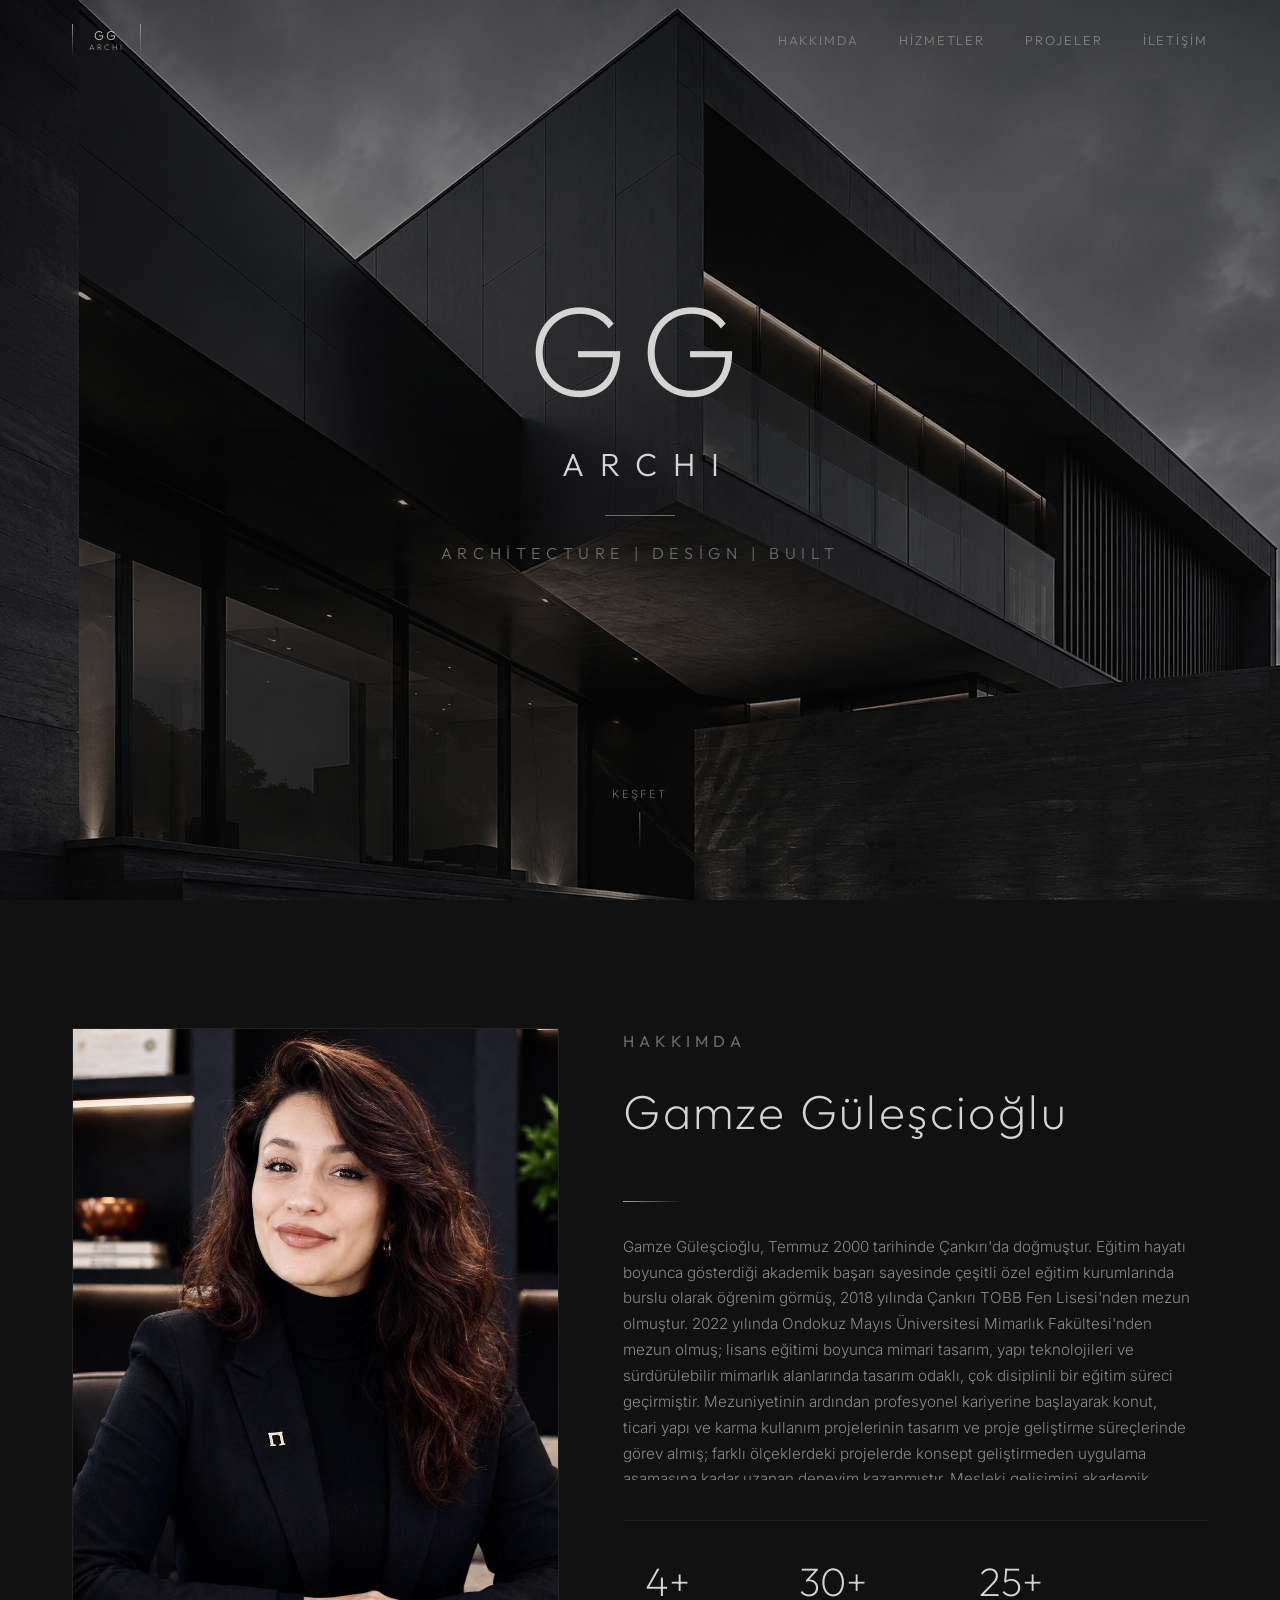
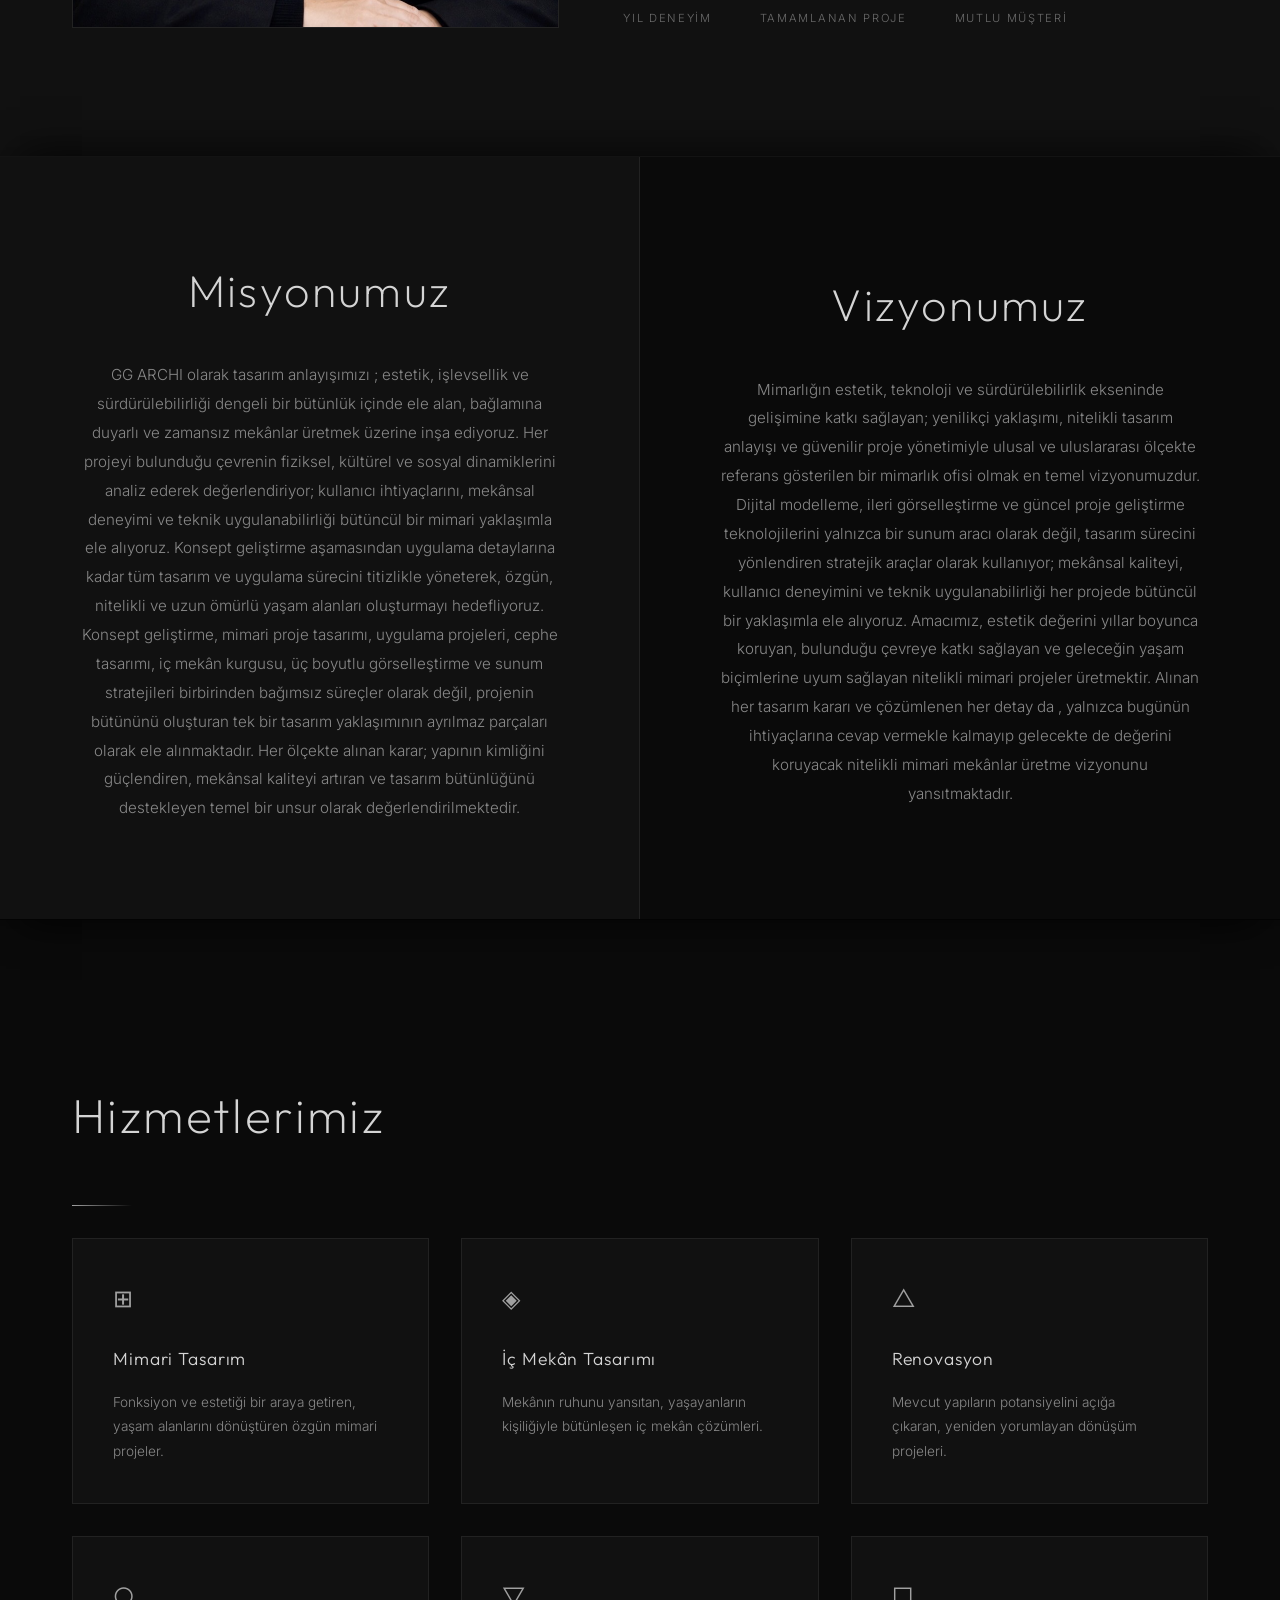
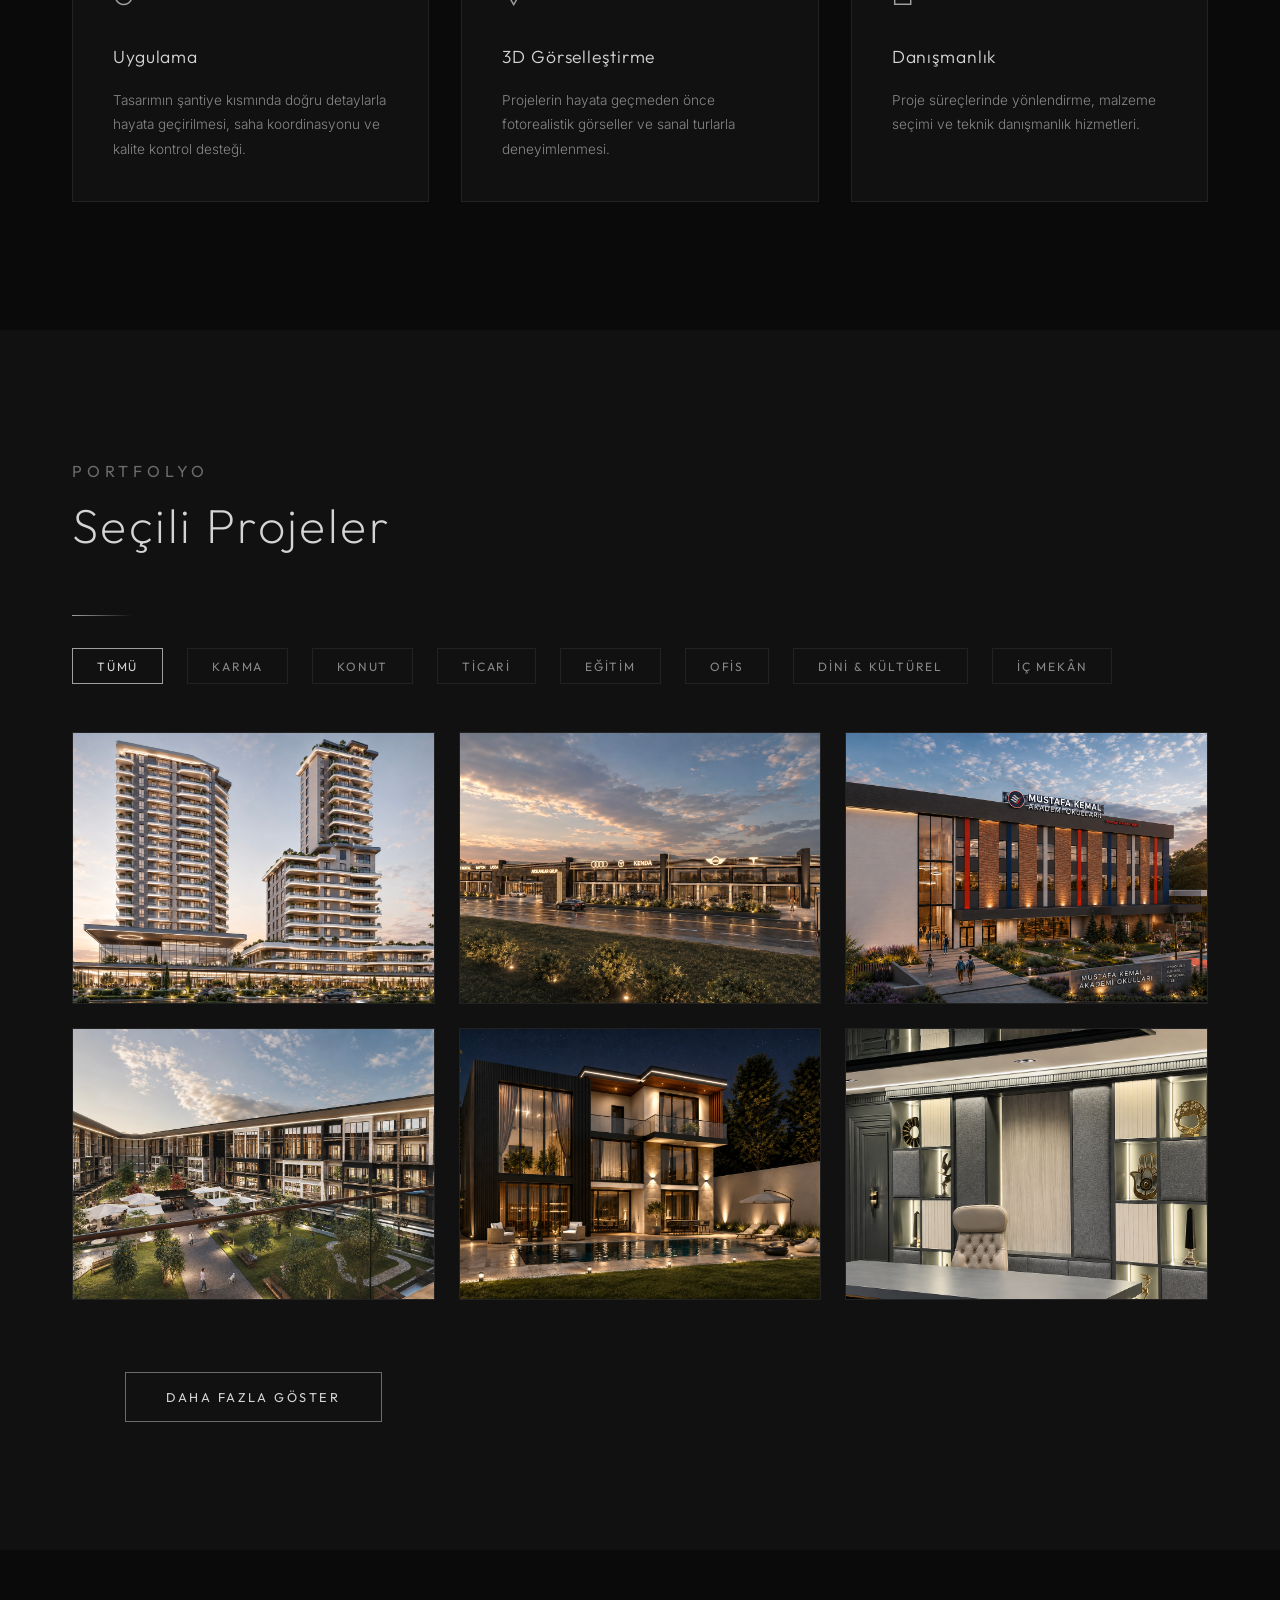
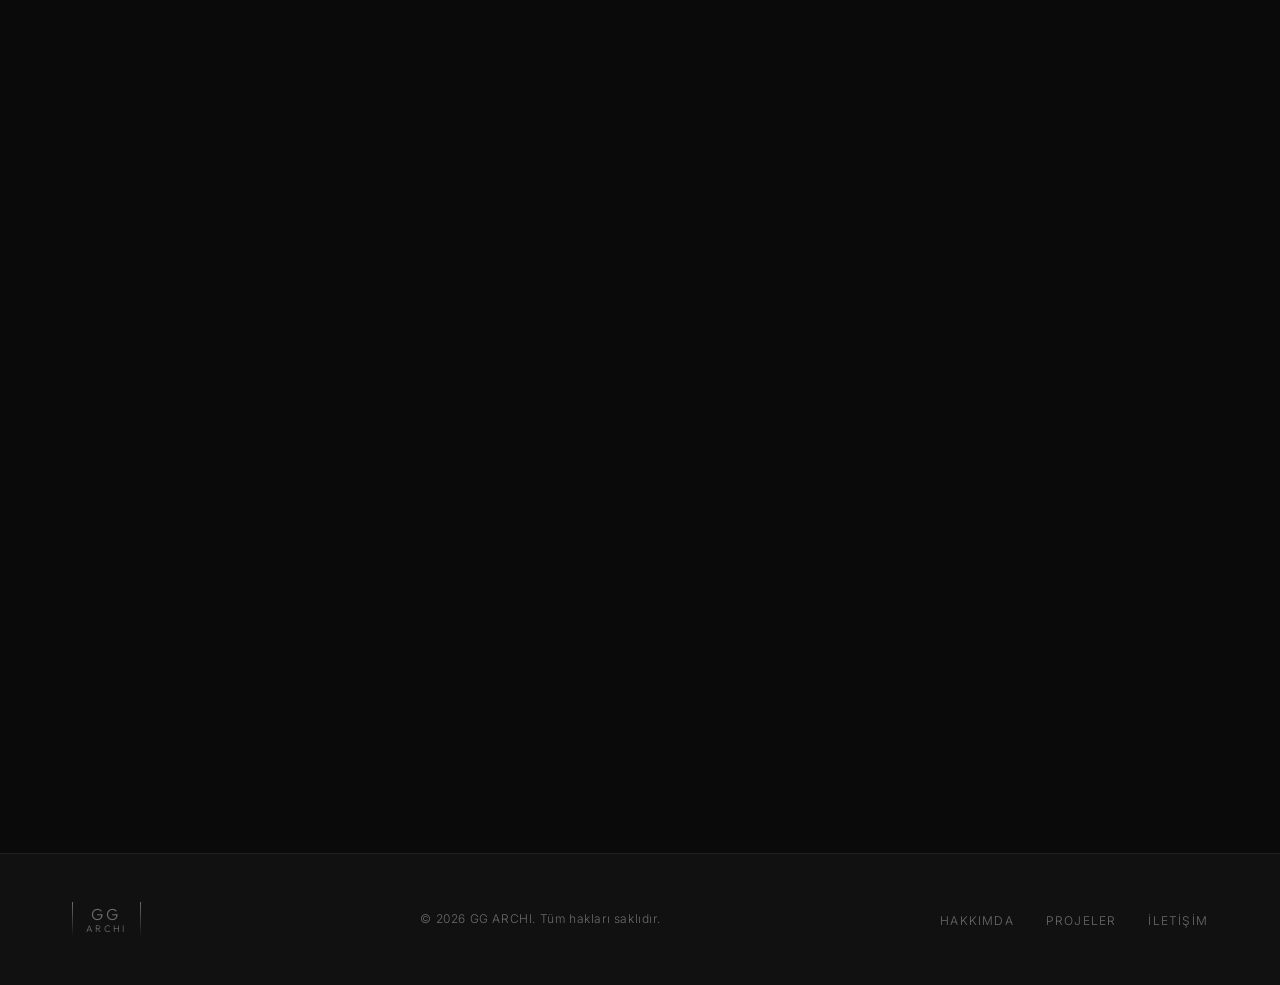
==== index.html @ 2ce2d78a "main.html index.html olarak degistirildi" ====
<!doctype html>
<html lang="tr">
  <head>
    <meta charset="UTF-8" />
    <meta name="viewport" content="width=device-width, initial-scale=1.0" />
    <title>GG ARCHI — Architecture & Design</title>

    <!-- Fonts -->
    <link rel="preconnect" href="https://fonts.googleapis.com" />
    <link rel="preconnect" href="https://fonts.gstatic.com" crossorigin />
    <link
      href="https://fonts.googleapis.com/css2?family=Outfit:wght@200;300;400;500;600&family=Inter:wght@300;400;500&display=swap"
      rel="stylesheet"
    />
    <link rel="stylesheet" href="css/style.css" />
  </head>
  <body>
    <!-- ════════════ NAVBAR ════════════ -->
    <nav class="navbar" id="navbar">
      <div class="container">
        <!-- TODO: Logo görselini ekle -->
        <!-- <a href="#" class="navbar-logo"><img src="img/logo.png" alt="GG ARCHI"></a> -->
        <a href="#" class="navbar-logo">
          <div class="navbar-lines-left"></div>
          <div class="navbar-logo-wrapper">
            <span class="navbar-logo-line">GG</span>
            <span class="navbar-logo-line navbar-logo-line-sub">ARCHI</span>
          </div>
          <div class="navbar-lines-right"></div>
        </a>

        <ul class="navbar-links" id="navLinks">
          <li><a href="#hakkimda">Hakkımda</a></li>
          <li><a href="#hizmetler">Hizmetler</a></li>
          <li><a href="#projeler">Projeler</a></li>
          <li><a href="#iletisim">İletişim</a></li>
        </ul>

        <button class="navbar-toggle" id="navToggle" aria-label="Menü">
          <span></span>
          <span></span>
          <span></span>
        </button>
      </div>
    </nav>

    <!-- ════════════ HERO ════════════ -->
    <section class="hero" id="hero">
      <div class="hero-content">
        <!-- TODO: Logo görselini ekle -->
        <!-- <img src="img/domatess.jpg" alt="GG ARCHI" class="hero-logo"> -->
        <h1 class="hero-title">GG</h1>
        <p class="hero-name">ARCHI</p>
        <div class="hero-name-divider"></div>
        <p class="hero-subtitle">Architecture | Design | Buılt</p>
        <!-- <h1>CANIM YAKIŞIKLI ARKADAŞIM TEVFİK YAPTI İNSTASI tevfik.ere KIZLAR EKLESİNNNNN</h1> -->
      </div>
      <div class="hero-scroll">Keşfet</div>
    </section>

    <!-- ════════════ HAKKIMDA ════════════ -->
    <section class="section about" id="hakkimda">
      <div class="container">
        <div class="about-grid">
          <div class="about-image reveal">
            <!-- TODO: Portre fotoğrafı ekle -->
            <img src="img/pp2.jpeg" alt="Gamze Güleşçioğlu" />
            <div class="about-image-placeholder">Portre Fotoğrafı</div>
          </div>
          <div class="about-text reveal">
            <span class="section-label">Hakkımda</span>
            <h2 class="section-title">Gamze Güleşcioğlu</h2>
            <div class="divider"></div>

            <div class="about-scroll">
              <p>
                Gamze Güleşcioğlu, Temmuz 2000 tarihinde Çankırı'da doğmuştur.
                Eğitim hayatı boyunca gösterdiği akademik başarı sayesinde
                çeşitli özel eğitim kurumlarında burslu olarak öğrenim görmüş,
                2018 yılında Çankırı TOBB Fen Lisesi'nden mezun olmuştur. 2022
                yılında Ondokuz Mayıs Üniversitesi Mimarlık Fakültesi'nden mezun
                olmuş; lisans eğitimi boyunca mimari tasarım, yapı teknolojileri
                ve sürdürülebilir mimarlık alanlarında tasarım odaklı, çok
                disiplinli bir eğitim süreci geçirmiştir. Mezuniyetinin ardından
                profesyonel kariyerine başlayarak konut, ticari yapı ve karma
                kullanım projelerinin tasarım ve proje geliştirme süreçlerinde
                görev almış; farklı ölçeklerdeki projelerde konsept
                geliştirmeden uygulama aşamasına kadar uzanan deneyim
                kazanmıştır. Mesleki gelişimini akademik çalışmalarla
                desteklemeyi sürdüren Güleşcioğlu, aynı yıl Çankırı Karatekin
                Üniversitesi Peyzaj Mimarlığı Anabilim Dalı'nda yüksek lisans
                eğitimine başlamıştır. Çalışmalarını sürdürülebilir mimarlık,
                yeşil cephe sistemleri ve doğa temelli tasarım yaklaşımları
                üzerine yoğunlaştırarak mimarlık ile çevresel sürdürülebilirlik
                arasındaki ilişkiyi araştırmaktadır. Tasarım yaklaşımının
                temelini; estetik, işlevsellik ve sürdürülebilirliği dengeli bir
                bütünlük içerisinde ele alan, bağlamına duyarlı ve zamansız
                mekânlar üretme anlayışı oluşturmaktadır. Her projeyi bulunduğu
                çevrenin fiziksel, kültürel ve sosyal dinamiklerini analiz
                ederek değerlendirmekte; kullanıcı ihtiyaçlarını, mekânsal
                deneyimi ve teknik uygulanabilirliği ortak bir tasarım yaklaşımı
                içerisinde ele almaktadır. <h3>Mimari Tasarım & Proje & Uygulama</h3> <br>
                Kurucusu olduğu GG ARCHI, çağdaş mimarlık anlayışını estetik,
                işlevsellik ve sürdürülebilirlik ilkeleri doğrultusunda
                yorumlayan bağımsız bir mimarlık ve tasarım pratiğidir. Her
                proje, bulunduğu bağlamın fiziksel, çevresel ve kullanıcı odaklı
                dinamiklerini analiz eden bütüncül bir yaklaşımla
                geliştirilmekte; konsept tasarımdan uygulama projelerine kadar
                tüm süreçler ortak bir mimari dil içerisinde
                şekillendirilmektedir. Konsept geliştirme, mimari proje
                tasarımı, uygulama projeleri, cephe tasarımı, iç mekân kurgusu,
                üç boyutlu görselleştirme ve sunum stratejileri birbirinden
                bağımsız süreçler olarak değil, projenin bütününü oluşturan tek
                bir tasarım yaklaşımının ayrılmaz parçaları olarak ele
                alınmaktadır. Her ölçekte alınan karar; yapının kimliğini
                güçlendiren, mekânsal kaliteyi artıran ve tasarım bütünlüğünü
                destekleyen temel bir unsur olarak değerlendirilmektedir.
                Dijital modelleme, ileri görselleştirme teknolojileri ve güncel
                proje geliştirme araçları, yalnızca sunum amacıyla değil;
                tasarım kararlarının analiz edilmesi, geliştirilmesi ve
                doğrulanması için stratejik araçlar olarak kullanılmaktadır.
                Böylece mekânsal kalite, malzeme karakteri, doğal ışık,
                kullanıcı deneyimi, teknik uygulanabilirlik ve yapım süreçleri
                henüz tasarım aşamasında kapsamlı biçimde değerlendirilerek daha
                doğru ve sürdürülebilir çözümler üretilmektedir. Her proje;
                estetik değer ile teknik doğruluğu, uygulanabilirlik ile
                kullanıcı deneyimini ve mimari kalite ile sürdürülebilirliği
                dengeli bir bütünlük içerisinde ele alma anlayışıyla
                geliştirilmektedir. Alınan her karar ve çözümlenen her detay,
                yalnızca bugünün ihtiyaçlarına cevap vermek için değil; zamana
                karşı değerini koruyan, bulunduğu çevreye kimlik kazandıran ve
                kullanıcılarına uzun yıllar nitelikli yaşam sunacak mimari
                mekânlar oluşturma vizyonunu yansıtmaktadır
              </p>
              
            </div>

            <div class="about-stats">
              <div class="stat-item">
                <div class="stat-number">4+</div>
                <div class="stat-label">Yıl Deneyim</div>
              </div>
              <div class="stat-item">
                <div class="stat-number">30+</div>
                <div class="stat-label">Tamamlanan Proje</div>
              </div>
              <div class="stat-item">
                <div class="stat-number">25+</div>
                <div class="stat-label">Mutlu Müşteri</div>
              </div>
            </div>
          </div>
        </div>
      </div>
    </section>

    <!-- ════════════ MİSYON & VİZYON ════════════ -->
<section class="mission" id="misyon-vizyon">
  <div class="mission-panel mission-left reveal">
    <!-- <span class="mission-label">01 — Misyon</span> -->
    <h2 class="mission-title">Misyonumuz</h2>
    <p>
      GG ARCHI olarak tasarım anlayışımızı ; estetik, işlevsellik ve sürdürülebilirliği dengeli bir bütünlük içinde ele alan, bağlamına duyarlı ve zamansız mekânlar üretmek üzerine inşa ediyoruz. Her projeyi bulunduğu çevrenin fiziksel, kültürel ve sosyal dinamiklerini analiz ederek değerlendiriyor; kullanıcı ihtiyaçlarını, mekânsal deneyimi ve teknik uygulanabilirliği bütüncül bir mimari yaklaşımla ele alıyoruz. Konsept geliştirme aşamasından uygulama detaylarına kadar tüm tasarım ve uygulama sürecini titizlikle yöneterek, özgün, nitelikli ve uzun ömürlü yaşam alanları oluşturmayı hedefliyoruz.  
 
Konsept geliştirme, mimari proje tasarımı, uygulama projeleri, cephe tasarımı, iç mekân kurgusu, üç boyutlu görselleştirme ve sunum stratejileri birbirinden bağımsız süreçler olarak değil, projenin bütününü oluşturan tek bir tasarım yaklaşımının ayrılmaz parçaları olarak ele alınmaktadır. Her ölçekte alınan karar; yapının kimliğini güçlendiren, mekânsal kaliteyi artıran ve tasarım bütünlüğünü destekleyen temel bir unsur olarak değerlendirilmektedir.
    </p>
  </div>
  <div class="mission-panel mission-right reveal">
    <!-- <span class="mission-label">02 — Vizyon</span> -->
    <h2 class="mission-title">Vizyonumuz</h2>
    <p>
      Mimarlığın estetik, teknoloji ve sürdürülebilirlik ekseninde gelişimine katkı sağlayan; yenilikçi yaklaşımı, nitelikli tasarım anlayışı ve güvenilir proje yönetimiyle ulusal ve uluslararası ölçekte referans gösterilen bir mimarlık ofisi olmak en temel vizyonumuzdur. Dijital modelleme, ileri görselleştirme ve güncel proje geliştirme teknolojilerini yalnızca bir sunum aracı olarak değil, tasarım sürecini yönlendiren stratejik araçlar olarak kullanıyor; mekânsal kaliteyi, kullanıcı deneyimini ve teknik uygulanabilirliği her projede bütüncül bir yaklaşımla ele alıyoruz. Amacımız, estetik değerini yıllar boyunca koruyan, bulunduğu çevreye katkı sağlayan ve geleceğin yaşam biçimlerine uyum sağlayan nitelikli mimari projeler üretmektir.  Alınan her tasarım kararı ve çözümlenen her detay da , yalnızca bugünün ihtiyaçlarına cevap vermekle kalmayıp gelecekte de değerini koruyacak nitelikli mimari mekânlar üretme vizyonunu yansıtmaktadır.
    </p>
  </div>
</section>

    <!-- ════════════ HİZMETLER ════════════ -->
    <section class="section" id="hizmetler">
      <div class="container">
        <span class="section-label reveal">Neler Yapıyoruz?</span>
        <h2 class="section-title reveal">Hizmetlerimiz</h2>
        <div class="divider reveal"></div>

        <div class="services-grid">
          <!-- TODO: Hizmet içeriklerini güncelle -->
          <div class="service-card reveal">
            <div class="service-icon">⊞</div>
            <h3>Mimari Tasarım</h3>
            <p>
              Fonksiyon ve estetiği bir araya getiren, yaşam alanlarını
              dönüştüren özgün mimari projeler.
            </p>
          </div>

          <div class="service-card reveal">
            <div class="service-icon">◈</div>
            <h3>İç Mekân Tasarımı</h3>
            <p>
              Mekânın ruhunu yansıtan, yaşayanların kişiliğiyle bütünleşen iç
              mekân çözümleri.
            </p>
          </div>

          <div class="service-card reveal">
            <div class="service-icon">△</div>
            <h3>Renovasyon</h3>
            <p>
              Mevcut yapıların potansiyelini açığa çıkaran, yeniden yorumlayan
              dönüşüm projeleri.
            </p>
          </div>

          <div class="service-card reveal">
            <div class="service-icon">○</div>
            <h3>Uygulama</h3>
            <p>
              Tasarımın şantiye kısmında doğru detaylarla hayata geçirilmesi,
              saha koordinasyonu ve kalite kontrol desteği.
            </p>
          </div>

          <div class="service-card reveal">
            <div class="service-icon">▽</div>
            <h3>3D Görselleştirme</h3>
            <p>
              Projelerin hayata geçmeden önce fotorealistik görseller ve sanal
              turlarla deneyimlenmesi.
            </p>
          </div>

          <div class="service-card reveal">
            <div class="service-icon">□</div>
            <h3>Danışmanlık</h3>
            <p>
              Proje süreçlerinde yönlendirme, malzeme seçimi ve teknik
              danışmanlık hizmetleri.
            </p>
          </div>
        </div>
      </div>
    </section>

    <!-- ════════════ PROJELER ════════════ -->
    <section class="section projects" id="projeler">
      <div class="container">
        <span class="section-label reveal">Portfolyo</span>
        <h2 class="section-title reveal">Seçili Projeler</h2>
        <div class="divider reveal"></div>

        <!-- Filtre butonları -->
        <div class="projects-filter reveal">
          <button class="filter-btn active" data-filter="all">Tümü</button>
          <button class="filter-btn" data-filter="karma">Karma</button>
          <button class="filter-btn" data-filter="konut">Konut</button>
          <button class="filter-btn" data-filter="ticari">Ticari</button>
          <button class="filter-btn" data-filter="egitim">Eğitim</button>
          <button class="filter-btn" data-filter="ofis">Ofis</button>
          <button class="filter-btn" data-filter="din-kultur">Dini & Kültürel</button>
          <button class="filter-btn" data-filter="ic-mekan">İç Mekân</button>
          <!-- TODO: Kategori ekle/çıkar -->
        </div>

        <div class="projects-grid">
          <!-- TODO: Proje görsellerini ve bilgilerini ekle -->

<div class="project-card reveal" data-category="karma"
               data-images="img/karma/1.jpeg, img/karma/2.png, img/karma/3.png, img/karma/4.png "
               data-title="Zenith İncek"
               data-desc="Yaşam, ticaret ve sosyal deneyimi tek bir mimari kurgu altında birleştiren prestij projesi. 35.000 m² - Ankara">
            <img src="img/karma/1.jpeg " alt="Villa Projesi" />
            <div class="project-overlay">
              <h3>Zenith İncek</h3>
              <span>2026</span>
            </div>
          </div>

          <div class="project-card reveal" data-category="ticari"
               data-images="img/ticari/1.jpeg, img/ticari/2.jpeg, img/ticari/3.jpeg, img/ticari/4.jpeg "
               data-title="Karacaören Sanayi Sitesi"
               data-desc="Arslanlar Grup ile birlikte işlevsellik, erişilebilirlik ve verimliliği tek bir mimari kurgu altında bir araya getiren sanayi sitesi.">
            <img src="img/ticari/1.jpeg" alt="Villa Projesi" />
            <div class="project-overlay">
              <h3>Karacaören Sanayi Sitesi</h3>
              <span>2024</span>
            </div>
          </div>

             <div class="project-card reveal" data-category="egitim"
               data-images="img/egitim/1.png, img/egitim/2.png, img/egitim/3.png "
               data-title="Mustafa Kemal Akademi Okulları"
               data-desc="Öğrenme, keşif ve sosyal etkileşimi çağdaş mimariyle yeniden tanımlayan eğitim kampüsü.">
            <img src="img/egitim/1.png" alt="Villa Projesi" />
            <div class="project-overlay">
              <h3>Eğitim</h3>
              <span>2025</span>
            </div>
          </div>

          <div class="project-card reveal" data-category="konut"
     data-images="img/konut1/1.jpeg, img/konut1/2.png, img/konut1/3.jpeg"
     data-title="Arslanlar Airport"
     data-desc="Arslanlar Grup ile birlikte havalimanına komşu olarak tasarlanmış toplu konut projesi. 27.000 m²">
  <img src="img/konut1/1.jpeg" alt="Konut Projesi 1" />
  <div class="project-overlay">
    <h3>Arslanlar Airport</h3>
    <span>2024</span>
  </div>
          </div>

          <div class="project-card reveal" data-category="konut"
     data-images="img/konut5/1.jpeg, img/konut5/2.jpeg, img/konut5/3.jpeg, img/konut5/4.jpeg, img/konut5/5.jpeg, img/konut5/6.jpeg"
     data-title="Gölbaşı Villa"
     data-desc="Arslanlar Grup'ta  zarif mimari dili ve özenle kurgulanmış yaşam alanlarıyla öne çıkan villa projesi.">
  <img src="img/konut5/1.jpeg" alt="Konut Projesi 5" />
  <div class="project-overlay">
    <h3>Gölbaşı Villa</h3>
    <span>2023</span>
  </div>
</div>

<div class="project-card reveal" data-category="ofis"
               data-images="img/ofis/1.png, img/ofis/2.jpeg, img/ofis/3.jpeg, img/ofis/4.jpeg, img/ofis/5.jpeg  "
               data-title="Balgat Doğan Grup İnşaat Ofisi"
               data-desc="Decarto iş birliğiyle tasarlanan ve özel üretim detaylarla hayata geçirilen yönetici ofisleri.">
            <img src="img/ofis/1.png" alt="Villa Projesi" />
            <div class="project-overlay">
              <h3>Balgat Doğan Grup İnşaat Ofisi</h3>
              <span>2023</span>
            </div>
          </div>

          <div class="project-card reveal" data-category="ticari"
               data-images="img/ticari2/1.jpeg, img/ticari2/2.jpeg "
               data-title="Ticari"
               data-desc="Arslanlar grup ile birlikte çalışılan ticari yapıda proje.">
            <img src="img/ticari2/1.jpeg " alt="Villa Projesi" />
            <div class="project-overlay">
              <h3>Ticari</h3>
              <span>2024</span>
            </div>
          </div>

          <div class="project-card reveal" data-category="din-kultur"
     data-images="img/din-kultur2/1.jpeg, img/din-kultur2/2.jpeg, img/din-kultur2/3.jpeg, img/din-kultur2/4.jpeg"
     data-title="Renovasyon"
     data-desc="Çubukta bulunan belediye binasının atölyelere dönüşümü; cephe ve iç mekan düzenlemeleri.">
  <img src="img/din-kultur2/1.jpeg" alt="Din Kultur 2" />
  <div class="project-overlay">
    <h3>Renovasyon</h3>
    <span>2024</span>
  </div>
</div> 

<div class="project-card reveal" data-category="konut"
     data-images="img/konut2/1.jpeg, img/konut2/2.jpeg, img/konut2/3.jpeg, img/konut2/4.jpeg"
     data-title="Villa"
     data-desc="Arslanlar Grup iş birliğiyle, doğayla bütünleşen mimari konseptte butik hobi bahçeleri geliştirildi.">
  <img src="img/konut2/1.jpeg" alt="Konut Projesi 2" />
  <div class="project-overlay">
    <h3>Villa</h3>
    <span>2023</span>
  </div>
</div>



<div class="project-card reveal" data-category="konut"
     data-images="img/konut3/1.png, img/konut3/2.png, img/konut3/3.png, img/konut3/4.png, img/konut3/5.png, img/konut3/6.jpeg"
     data-title="On&8 Gayrimenkul İnşaat Konut Projesi"
     data-desc="Kardelen İnşaat Mimarlık Mühendislik bünyesinde çalışılan konut projesi. - Çankırı">
  <img src="img/konut3/1.png" alt="Konut Projesi 3" />
  <div class="project-overlay">
    <h3>On&8 Gayrimenkul İnşaat Konut Projesi</h3>
    <span>2022</span>
  </div>
</div>

<!-- <div class="project-card reveal" data-category="konut"
     data-images="img/konut4/1.jpeg, img/konut4/2.jpeg, img/konut4/3.jpeg, img/konut4/4.jpeg"
     data-title="Gölbaşı Villa"
     data-desc="Arslanlar Grup'ta  zarif mimari dili ve özenle kurgulanmış yaşam alanlarıyla öne çıkan villa projesi.">
  <img src="img/konut4/1.jpeg" alt="Konut Projesi 4" />
  <div class="project-overlay">
    <h3>Gölbaşı Villa</h3>
    <span>2023</span>
  </div>
</div> -->





          

          

          

          

       

          <div class="project-card reveal" data-category="ic-mekan"
     data-images="img/ic-mekan/1.jpeg, img/ic-mekan/2.jpeg, img/ic-mekan/3.jpeg, img/ic-mekan/4.jpeg"
     data-title="Güzellik Merkezi"
     data-desc="Konforu, estetik detayları ve lüks atmosferi tek bir mekânsal deneyimde buluşturan tasarım. - Ankara">
  <img src="img/ic-mekan/1.jpeg" alt="İç Mekân Projesi 1" />
  <div class="project-overlay">
    <h3>Güzellik Merkezi</h3>
    <span>2024</span>
  </div>
</div>



<div class="project-card reveal" data-category="ic-mekan"
     data-images="img/ic-mekan3/1.jpeg, img/ic-mekan3/2.jpeg, img/ic-mekan3/3.jpeg, img/ic-mekan3/4.jpeg, img/ic-mekan3/5.jpeg, img/ic-mekan3/6.jpeg"
     data-title="İç Mekân Daire"
     data-desc="Arslanlar Grupta tip 1+1 örnek daire çalışması">
  <img src="img/ic-mekan3/1.jpeg" alt="İç Mekân Projesi 3" />
  <div class="project-overlay">
    <h3>İç Mekân Daire</h3>
    <span>2024</span>
  </div>
 </div>  

          <div class="project-card reveal" data-category="din-kultur"
               data-images="img/din-kultur/1.png, img/din-kultur/2.png, img/din-kultur/3.png, img/din-kultur/4.png "
               data-title="Balıklı Göl"
               data-desc="İbadet, huzur ve toplumsal birlikteliği çağdaş mimari anlayışıyla buluşturan dini yaşam kompleksi. - Çankırı">
            <img src="img/din-kultur/1.png " alt="Villa Projesi" />
            <div class="project-overlay">
              <h3>Balıklı Göl</h3>
              <span>2022</span>
            </div>
          </div>

          <div class="projects-more">
            <button class="more-btn" id="moreBtn">Daha Fazla Göster</button> 
          </div>
        </div>
      </div>
    </section>

    <!-- ════════════ İLETİŞİM ════════════ -->
    <section class="section" id="iletisim">
      <div class="container">
        <span class="section-label reveal">İletişim</span>
        <h2 class="section-title reveal">Birlikte Çalışalım</h2>
        <div class="divider reveal"></div>

        <div class="contact-grid">
          <div class="contact-info reveal">
            <h3>Hayalinizdeki projeyi birlikte tasarlayalım!</h3>
            <p>
              Sorularınız, iş birlikleri veya teklif talepleriniz için iletişim
              formunu doldurabilir ya da aşağıda bulunan bilgiler aracılığyla
              bizimle iletişime geçebilirsiniz.
            </p>

            <!-- TODO: İletişim bilgilerini güncelle -->
            <div class="contact-detail">
              <div class="contact-detail-label">E-posta</div>
              <div class="contact-detail-value">
                <a href="mailto:info@ggarchi.com">gamzegulescioglu@gmail.com</a>
              </div>
            </div>

            <div class="contact-detail">
              <div class="contact-detail-label">Telefon</div>
              <div class="contact-detail-value">
                <p>+90 501 601 18 18</p>
              </div>
            </div>

            <div class="contact-detail">
              <div class="contact-detail-label">Konum</div>
              <div class="contact-detail-value">
                1071 Ankara, Kızılırmak Mah. 1443. Cad. No: 25 Çukurambar,
                Çankaya/Ankara
              </div>
            </div>

            <div class="contact-socials">
              <!-- TODO: Sosyal medya linklerini güncelle -->
              <a href="https://www.instagram.com/gigi_archi/" target="_blank">Instagram</a>
              <a href="https://www.linkedin.com/in/gamze-g%C3%BCle%C5%9Fcio%C4%9Flu-1b942b1b0/" target="_blank">LinkedIn</a>
              <a href="https://wa.me/905016011818" target="_blank">WhatsApp</a>
            </div>
          </div>

          <form class="contact-form reveal" id="contactForm">
            <div class="form-group">
              <input type="text" placeholder="Adınız" required />
            </div>
            <div class="form-group">
              <input type="email" placeholder="E-posta Adresiniz" required />
            </div>
            <div class="form-group">
              <input type="text" placeholder="Konu" />
            </div>
            <div class="form-group">
              <textarea placeholder="Mesajınız" required></textarea>
            </div>
            <button type="submit" class="form-submit">Gönder</button>
          </form>
        </div>
      </div>
    </section>

    <!-- ════════════ FOOTER ════════════ -->
    <footer class="footer">
      <div class="container">
        <div class="footer-logo">
          <div class="footer-lines-left"></div>
          <div class="footer-logo-wrapper">
            <span class="footer-logo-line">GG</span>
            <span class="footer-logo-line footer-logo-line-sub">ARCHI</span>
          </div>
          <div class="footer-lines-right"></div>
        </div>
        <p class="footer-copy">&copy; 2026 GG ARCHI. Tüm hakları saklıdır.</p>
        <ul class="footer-links">
          <li><a href="#hakkimda">Hakkımda</a></li>
          <li><a href="#projeler">Projeler</a></li>
          <li><a href="#iletisim">İletişim</a></li>
        </ul>
      </div>
    </footer>

    <!-- ════════════ LIGHTBOX / GALERİ ════════════ -->
<div class="lightbox" id="lightbox">
  <span class="lightbox-close" id="lightboxClose">&times;</span>

  <button class="lightbox-nav lightbox-prev" id="lightboxPrev">&#8249;</button>

  <div class="lightbox-stage">
    <img class="lightbox-img" id="lightboxImg" src="" alt="" />
    <div class="lightbox-counter" id="lightboxCounter"></div>
  </div>

  <button class="lightbox-nav lightbox-next" id="lightboxNext">&#8250;</button>

  <div class="lightbox-info" id="lightboxInfo">
    <h3 id="lightboxTitle"></h3>
    <p id="lightboxDesc"></p>
  </div>
</div>

    <!-- ════════════ JAVASCRIPT ════════════ -->
    <script>
      // ── Navbar scroll effect ──
      const navbar = document.getElementById("navbar");
      window.addEventListener("scroll", () => {
        navbar.classList.toggle("scrolled", window.scrollY > 50);
      });

      // ── Mobile menu toggle ──
      const navToggle = document.getElementById("navToggle");
      const navLinks = document.getElementById("navLinks");

      navToggle.addEventListener("click", () => {
        navLinks.classList.toggle("open");
      });

      // Close menu on link click
      navLinks.querySelectorAll("a").forEach((link) => {
        link.addEventListener("click", () => {
          navLinks.classList.remove("open");
        });
      });

      // ── Scroll reveal ──
      const revealElements = document.querySelectorAll(".reveal");
      const revealObserver = new IntersectionObserver(
        (entries) => {
          entries.forEach((entry) => {
            if (entry.isIntersecting) {
              entry.target.classList.add("visible");
              revealObserver.unobserve(entry.target);
            }
          });
        },
        {
          threshold: 0.1,
          rootMargin: "0px 0px -50px 0px",
        },
      );

      revealElements.forEach((el) => revealObserver.observe(el));

      // ── Project filter ──
      const filterBtns = document.querySelectorAll(".filter-btn");
      const projectCards = document.querySelectorAll(".project-card");

      // ── Projeler: Filtre + Daha Fazla Göster ──
const VISIBLE_LIMIT = 6;              // başlangıçta gösterilecek kart sayısı
const moreBtn = document.getElementById("moreBtn");
let currentFilter = "all";
let expanded = false;                 // "daha fazla" açık mı

function applyProjects() {
  // filtreye uyan kartları topla
  const matching = [...projectCards].filter(
    (card) => currentFilter === "all" || card.dataset.category === currentFilter
  );

  // eşleşmeyenleri gizle
  projectCards.forEach((card) => {
    if (!matching.includes(card)) {
      card.style.display = "none";
    }
  });

  // eşleşenleri limite göre göster
  matching.forEach((card, i) => {
    if (expanded || i < VISIBLE_LIMIT) {
      card.style.display = "";
    } else {
      card.style.display = "none";
    }
  });

  // buton görünsün mü? (limitten fazla eşleşen varsa ve henüz açılmadıysa)
  if (matching.length > VISIBLE_LIMIT && !expanded) {
    moreBtn.classList.remove("hidden");
  } else {
    moreBtn.classList.add("hidden");
  }
}

// Filtre butonları
filterBtns.forEach((btn) => {
  btn.addEventListener("click", () => {
    filterBtns.forEach((b) => b.classList.remove("active"));
    btn.classList.add("active");
    currentFilter = btn.dataset.filter;
    expanded = false;                 // filtre değişince tekrar sınırla
    applyProjects();
  });
});

// Daha Fazla Göster
moreBtn.addEventListener("click", () => {
  expanded = true;
  applyProjects();
});

// İlk yükleme
applyProjects();

      // ── Lightbox / Galeri ──
const lightbox = document.getElementById("lightbox");
const lightboxImg = document.getElementById("lightboxImg");
const lightboxCounter = document.getElementById("lightboxCounter");
const lightboxTitle = document.getElementById("lightboxTitle");
const lightboxDesc = document.getElementById("lightboxDesc");
const lightboxClose = document.getElementById("lightboxClose");
const lightboxPrev = document.getElementById("lightboxPrev");
const lightboxNext = document.getElementById("lightboxNext");

let galleryImages = [];
let currentIndex = 0;
let autoTimer = null;

function showImage(index) {
  if (galleryImages.length === 0) return;
  // döngüsel: son fotoğraftan sonra başa dön
  currentIndex = (index + galleryImages.length) % galleryImages.length;
  lightboxImg.src = galleryImages[currentIndex];
  lightboxCounter.textContent =
    (currentIndex + 1) + " / " + galleryImages.length;
}

function startAuto() {
  stopAuto();
  if (galleryImages.length > 1) {
    autoTimer = setInterval(() => showImage(currentIndex + 1), 2000);
  }
}

function stopAuto() {
  if (autoTimer) clearInterval(autoTimer);
  autoTimer = null;
}

projectCards.forEach((card) => {
  card.addEventListener("click", () => {
    const data = card.dataset.images;
    if (!data) return; // görsel listesi yoksa açma

    galleryImages = data.split(",").map((s) => s.trim());
    currentIndex = 0;

    lightboxTitle.textContent = card.dataset.title || "";
    lightboxDesc.textContent = card.dataset.desc || "";

    showImage(0);
    lightbox.classList.add("open");
    document.body.style.overflow = "hidden";
    startAuto();
  });
});

function closeLightbox() {
  lightbox.classList.remove("open");
  document.body.style.overflow = "";
  stopAuto();
}

lightboxClose.addEventListener("click", closeLightbox);

lightboxPrev.addEventListener("click", (e) => {
  e.stopPropagation();
  showImage(currentIndex - 1);
  startAuto(); // manuel geçişte sayacı sıfırla
});

lightboxNext.addEventListener("click", (e) => {
  e.stopPropagation();
  showImage(currentIndex + 1);
  startAuto();
});

// Arka plana tıklayınca kapat
lightbox.addEventListener("click", (e) => {
  if (e.target === lightbox) closeLightbox();
});

// Klavye: ESC kapat, oklarla gez
document.addEventListener("keydown", (e) => {
  if (!lightbox.classList.contains("open")) return;
  if (e.key === "Escape") closeLightbox();
  if (e.key === "ArrowRight") { showImage(currentIndex + 1); startAuto(); }
  if (e.key === "ArrowLeft") { showImage(currentIndex - 1); startAuto(); }
});

      // ── Contact form (placeholder) ──
      document.getElementById("contactForm").addEventListener("submit", (e) => {
        e.preventDefault();
        // TODO: Form gönderme işlemi
        alert("Mesajınız gönderildi! (Bu bir demo mesajdır)");
      });
    </script>
  </body>
</html>
---- css/style.css ----
/* ═══════════════════════════════════════
       RESET & BASE
    ═══════════════════════════════════════ */
*,
*::before,
*::after {
  margin: 0;
  padding: 0;
  box-sizing: border-box;
}

:root {
  --bg-primary: #0a0a0a;
  --bg-surface: #111111;
  --bg-card: #161616;
  --silver-light: #d4d4d4;
  --silver-mid: #a0a0a0;
  --silver-dark: #6b6b6b;
  --text-primary: #e8e8e8;
  --text-secondary: #888888;
  --divider: #222222;
  --font-display: "Outfit", sans-serif;
  --font-body: "Inter", sans-serif;
}

html {
  scroll-behavior: smooth;
}

body {
  font-family: var(--font-body);
  background-color: var(--bg-primary);
  color: var(--text-primary);
  line-height: 1.7;
  font-weight: 300;
  overflow-x: hidden;
}

img {
  max-width: 100%;
  display: block;
}

a {
  text-decoration: none;
  color: inherit;
}

.container {
  max-width: 1200px;
  margin: 0 auto;
  padding: 0 2rem;
}

/* Section spacing */
.section {
  padding: 8rem 0;
}

.section-label {
  font-family: var(--font-display);
  font-size: 1rem;
  font-weight: 400;
  letter-spacing: 0.3em;
  text-transform: uppercase;
  color: var(--silver-dark);
  margin-bottom: 1rem;
}

.section-title {
  font-family: var(--font-display);
  font-size: clamp(2rem, 4vw, 3rem);
  font-weight: 200;
  letter-spacing: 0.05em;
  color: var(--silver-light);
  margin-bottom: 3rem;
}

.divider {
  width: 60px;
  height: 1px;
  background: linear-gradient(90deg, var(--silver-mid), transparent);
  margin-bottom: 2rem;
}

/* ═══════════════════════════════════════
       NAVBAR
    ═══════════════════════════════════════ */
.navbar {
  opacity: 0.9;
  position: fixed;
  top: 0;
  left: 0;
  width: 100%;
  z-index: 1000;
  padding: 1.5rem 0;
  transition:
    background-color 0.4s ease,
    padding 0.4s ease;
}

.navbar.scrolled {
  background-color: rgba(10, 10, 10, 0.95);
  backdrop-filter: blur(10px);
  padding: 1rem 0;
  border-bottom: 1px solid var(--divider);
}

.navbar .container {
  display: flex;
  justify-content: space-between;
  align-items: center;
}

.navbar-logo img {
  height: 40px;
}

/* Logo yokken text fallback */
/* Logo yokken text fallback */
.navbar-logo {
  display: flex;
  align-items: center;
  gap: 1rem;
  transition: opacity 0.3s ease;
}

.navbar-logo:hover {
  opacity: 0.8;
}

.navbar-lines-left,
.navbar-lines-right {
  width: 1px;
  height: 32px;
  background: linear-gradient(to bottom, var(--silver-mid), transparent);
}
/* 
      .navbar-lines-right {
        background: linear-gradient(to left, var(--silver-mid), transparent);
      } */

.navbar-logo-wrapper {
  display: flex;
  flex-direction: column;
  align-items: center;
  gap: 0;
  line-height: 1.15;
}

.navbar-logo-line {
  font-family: var(--font-display);
  font-size: 0.8rem;
  font-weight: 300;
  letter-spacing: 0.2em;
  color: var(--silver-light);
}

.navbar-logo-line-sub {
  font-size: 0.5rem;
  letter-spacing: 0.25em;
  color: var(--silver-mid);
}

.navbar-links {
  display: flex;
  gap: 2.5rem;
  list-style: none;
}

.navbar-links a {
  font-family: var(--font-display);
  font-size: 0.8rem;
  font-weight: 300;
  letter-spacing: 0.15em;
  text-transform: uppercase;
  color: var(--text-secondary);
  transition: color 0.3s ease;
  position: relative;
}

.navbar-links a::after {
  content: "";
  position: absolute;
  bottom: -4px;
  left: 0;
  width: 0;
  height: 1px;
  background: var(--silver-light);
  transition: width 0.3s ease;
}

.navbar-links a:hover {
  color: var(--silver-light);
}

.navbar-links a:hover::after {
  width: 100%;
}

/* Hamburger (mobile) */
.navbar-toggle {
  display: none;
  flex-direction: column;
  gap: 5px;
  cursor: pointer;
  background: none;
  border: none;
  padding: 4px;
}

.navbar-toggle span {
  width: 24px;
  height: 1px;
  background: var(--silver-light);
  transition:
    transform 0.3s ease,
    opacity 0.3s ease;
}

/* ═══════════════════════════════════════
       HERO
    ═══════════════════════════════════════ */
.hero {
  background-image: url("../img/hero.png");
  height: 100vh;
  display: flex;
  flex-direction: column;
  justify-content: center;
  align-items: center;
  text-align: center;
  position: relative;
  overflow: hidden;
}

/* Arka plan görseli buraya gelecek */
.hero::before {
  content: "";
  position: absolute;
  inset: 0;
  /* TODO: Hero arka plan görseli ekle */
  /* background: url('img/hero-bg.jpg') center/cover no-repeat; */
  background: var(--bg-primary);
  opacity: 0.4;
  z-index: 0;
}

.hero-content {
  position: relative;
  z-index: 1;
}

.hero-logo {
  width: 180px;
  margin: 0 auto 2.5rem;
}

.hero-title {
  font-family: var(--font-display);
  font-size: clamp(4rem, 12vw, 8rem);
  font-weight: 200;
  letter-spacing: 0.1em;
  color: var(--silver-light);
  line-height: 1;
  margin-bottom: 1.5rem;
}

.hero-name {
  font-family: var(--font-display);
  font-size: clamp(1.2rem, 3vw, 2rem);
  font-weight: 300;
  letter-spacing: 0.5em;
  color: var(--silver-light);
  text-indent: 0.5em;
}

.hero-name-divider {
  width: 70px;
  height: 1px;
  background: var(--silver-dark);
  margin: 1.5rem auto;
}

.hero-subtitle {
  font-family: var(--font-display);
  font-size: clamp(0.75rem, 1.5vw, 1rem);
  font-weight: 300;
  letter-spacing: 0.35em;
  text-transform: uppercase;
  color: var(--silver-dark);
  margin-bottom: 3rem;
}

.hero-scroll {
  position: absolute;
  bottom: 3rem;
  left: 50%;
  transform: translateX(-50%);
  display: flex;
  flex-direction: column;
  align-items: center;
  gap: 0.5rem;
  color: var(--silver-dark);
  font-size: 0.7rem;
  letter-spacing: 0.2em;
  text-transform: uppercase;
  animation: float 2s ease-in-out infinite;
}

.hero-scroll::after {
  content: "";
  width: 1px;
  height: 40px;
  background: linear-gradient(to bottom, var(--silver-dark), transparent);
}

@keyframes float {
  0%,
  100% {
    transform: translateX(-50%) translateY(0);
  }
  50% {
    transform: translateX(-50%) translateY(8px);
  }
}

/* ═══════════════════════════════════════
       HAKKIMDA
    ═══════════════════════════════════════ */
.about {
  background: var(--bg-surface);
}

.about-grid {
  display: grid;
  grid-template-columns: 1fr 1.2fr;
  gap: 4rem;
  align-items: start;
}

.about-image {
  height: 600px; /* sabit referans yükseklik */
  aspect-ratio: auto; /* aspect-ratio'yu iptal et, height belirlesin */
  background: var(--bg-card);
  border: 1px solid var(--divider);
  overflow: hidden;
}

/* Sağ sütun: kayan metin + sabit istatistikler */
.about-text {
  height: 600px; /* görselle aynı sabit yükseklik */
  display: flex;
  flex-direction: column;
}

/* Başlık + etiket + divider sabit kalır, kaymaz */
.about-scroll {
  flex: 1; /* kalan yüksekliği doldurur */
  overflow-y: auto; /* taşan metin burada scroll'lanır */
  min-height: 0; /* flex içinde scroll'un çalışması için şart */
  padding-right: 1rem; /* scrollbar metne yapışmasın */
}

/* İnce, zarif scrollbar */
.about-scroll::-webkit-scrollbar {
  width: 4px;
}
.about-scroll::-webkit-scrollbar-thumb {
  background: var(--silver-dark);
  border-radius: 2px;
}
.about-scroll::-webkit-scrollbar-track {
  background: var(--divider);
}

.about-image img {
  width: 100%;
  height: 100%;
  object-fit: cover;
}

/* Fotoğraf yokken placeholder */
.about-image-placeholder {
  width: 100%;
  height: 100%;
  display: flex;
  align-items: center;
  justify-content: center;
  color: var(--silver-dark);
  font-size: 0.8rem;
  letter-spacing: 0.1em;
}

.about-text p {
  color: var(--text-secondary);
  margin-bottom: 1.5rem;
  font-size: 0.95rem;
}

.about-stats {
  display: flex;
  gap: 3rem;
  margin-top: 2.5rem;
  padding-top: 2.5rem;
  border-top: 1px solid var(--divider);
}

.stat-item {
  text-align: center;
}

.stat-number {
  font-family: var(--font-display);
  font-size: 2.5rem;
  font-weight: 200;
  color: var(--silver-light);
  line-height: 1;
}

.stat-label {
  font-size: 0.7rem;
  letter-spacing: 0.15em;
  text-transform: uppercase;
  color: var(--silver-dark);
  margin-top: 0.5rem;
}

/* ═══════════════════════════════════════
       MİSYON & VİZYON
    ═══════════════════════════════════════ */
.mission {
  display: grid;
  grid-template-columns: 1fr 1fr;
  min-height: 70vh;
  border-top: 1px solid rgba(255, 255, 255, 0.04);
  border-bottom: 1px solid rgba(0, 0, 0, 0.6);
  box-shadow:
    0 -20px 40px -20px rgba(0, 0, 0, 0.8),
    0 20px 40px -20px rgba(0, 0, 0, 0.8);
}

.mission-panel {
  padding: 6rem 4rem;
  display: flex;
  flex-direction: column;
  justify-content: center;
}

.mission-left {
  background: var(--bg-surface);
  border-right: 1px solid var(--divider);
}

.mission-right {
  background: var(--bg-primary);
}

.mission-label {
  font-family: var(--font-display);
  font-size: 0.75rem;
  font-weight: 400;
  letter-spacing: 0.3em;
  text-transform: uppercase;
  color: var(--silver-dark);
  margin-bottom: 1.5rem;
}

.mission-label,
.mission-title {
  align-self: center;
  text-align: center;
}

.mission-panel p {
  align-self: center;
  text-align: center;
}

.mission-title {
  font-family: var(--font-display);
  font-size: clamp(1.8rem, 3.5vw, 2.8rem);
  font-weight: 200;
  letter-spacing: 0.05em;
  color: var(--silver-light);
  margin-bottom: 2rem;
}

.mission-panel p {
  color: var(--text-secondary);
  font-size: 0.95rem;
  line-height: 1.9;
  max-width: 480px;
}

/* ═══════════════════════════════════════
       HİZMETLER
    ═══════════════════════════════════════ */
.services-grid {
  display: grid;
  grid-template-columns: repeat(3, 1fr);
  gap: 2rem;
}

.service-card {
  padding: 2.5rem;
  background: var(--bg-surface);
  border: 1px solid var(--divider);
  transition:
    border-color 0.3s ease,
    transform 0.3s ease;
}

.service-card:hover {
  border-color: var(--silver-dark);
  transform: translateY(-4px);
}

.service-icon {
  font-size: 1.5rem;
  margin-bottom: 1.5rem;
  color: var(--silver-mid);
}

.service-card h3 {
  font-family: var(--font-display);
  font-size: 1.1rem;
  font-weight: 300;
  letter-spacing: 0.05em;
  color: var(--silver-light);
  margin-bottom: 1rem;
}

.service-card p {
  font-size: 0.85rem;
  color: var(--text-secondary);
  line-height: 1.8;
}

/* ═══════════════════════════════════════
       PROJELER
    ═══════════════════════════════════════ */
.projects {
  background: var(--bg-surface);
}

.projects-more {
  display: flex;
  justify-content: center;
  margin-top: 3rem;
}

.more-btn {
  background: none;
  border: 1px solid var(--silver-dark);
  color: var(--silver-light);
  font-family: var(--font-display);
  font-size: 0.8rem;
  letter-spacing: 0.2em;
  text-transform: uppercase;
  padding: 1rem 2.5rem;
  cursor: pointer;
  transition:
    background 0.3s ease,
    color 0.3s ease;
}

.more-btn:hover {
  background: var(--silver-light);
  color: var(--bg-primary);
}

/* Butonun gizleneceği durum */
.more-btn.hidden {
  display: none;
}

/* "Daha fazla göster" ile açılan kartların yumuşak girişi */
.project-card.revealed-more {
  animation: fadeInCard 0.5s ease forwards;
}

@keyframes fadeInCard {
  from {
    opacity: 0;
    transform: translateY(20px);
  }
  to {
    opacity: 1;
    transform: translateY(0);
  }
}

.projects-filter {
  display: flex;
  gap: 1.5rem;
  margin-bottom: 3rem;
  flex-wrap: wrap;
}

.filter-btn {
  background: none;
  border: 1px solid var(--divider);
  color: var(--text-secondary);
  font-family: var(--font-display);
  font-size: 0.75rem;
  letter-spacing: 0.15em;
  text-transform: uppercase;
  padding: 0.6rem 1.5rem;
  cursor: pointer;
  transition: all 0.3s ease;
}

.filter-btn:hover,
.filter-btn.active {
  border-color: var(--silver-mid);
  color: var(--silver-light);
}

.projects-grid {
  display: grid;
  grid-template-columns: repeat(3, 1fr);
  gap: 1.5rem;
}

.project-card {
  position: relative;
  aspect-ratio: 4 / 3;
  overflow: hidden;
  background: var(--bg-card);
  border: 1px solid var(--divider);
  cursor: pointer;
}

.project-card img {
  width: 100%;
  height: 100%;
  object-fit: cover;
  transition:
    transform 0.6s ease,
    opacity 0.3s ease;
}

.project-card:hover img {
  transform: scale(1.05);
  opacity: 0.6;
}

.project-overlay {
  position: absolute;
  inset: 0;
  display: flex;
  flex-direction: column;
  justify-content: flex-end;
  padding: 2rem;
  background: linear-gradient(to top, rgba(0, 0, 0, 0.8) 0%, transparent 60%);
  opacity: 0;
  transition: opacity 0.4s ease;
}

.project-card:hover .project-overlay {
  opacity: 1;
}

.project-overlay h3 {
  font-family: var(--font-display);
  font-size: 1.1rem;
  font-weight: 300;
  letter-spacing: 0.05em;
  color: var(--silver-light);
  margin-bottom: 0.3rem;
}

.project-overlay span {
  font-size: 0.75rem;
  color: var(--silver-dark);
  letter-spacing: 0.1em;
  text-transform: uppercase;
}

/* Görsel yokken placeholder */
.project-placeholder {
  width: 100%;
  height: 100%;
  display: flex;
  align-items: center;
  justify-content: center;
  color: var(--silver-dark);
  font-size: 0.75rem;
  letter-spacing: 0.1em;
}

/* ═══════════════════════════════════════
       LIGHTBOX
    ═══════════════════════════════════════ */
.lightbox {
  display: none;
  position: fixed;
  inset: 0;
  z-index: 2000;
  background: rgba(10, 10, 10, 0.95);
  backdrop-filter: blur(6px);
  justify-content: center;
  align-items: center;
  flex-direction: column;
  gap: 1.5rem;
  padding: 2rem;
  opacity: 0;
  transition: opacity 0.3s ease;
}

.lightbox.open {
  display: flex;
  opacity: 1;
}

.lightbox-stage {
  position: relative;
  display: flex;
  flex-direction: column;
  align-items: center;
  gap: 1rem;
}

.lightbox-nav {
  background: none;
  border: 1px solid var(--silver-dark);
  color: var(--silver-light);
  font-family: var(--font-display);
  font-size: 2rem;
  font-weight: 200;
  width: 56px;
  height: 56px;
  border-radius: 50%;
  cursor: pointer;
  display: flex;
  align-items: center;
  justify-content: center;
  line-height: 1;
  transition:
    background 0.3s ease,
    color 0.3s ease;
  flex: 0 0 auto;
  padding-bottom: 4px; /* oku optik olarak ortalar */
  box-sizing: border-box;
}

.lightbox-nav:hover {
  background: var(--silver-light);
  color: var(--bg-primary);
}

.lightbox-counter {
  font-family: var(--font-display);
  font-size: 0.8rem;
  letter-spacing: 0.15em;
  color: var(--silver-mid);
}

.lightbox-info {
  max-width: 600px;
  text-align: center;
}

.lightbox-info h3 {
  font-family: var(--font-display);
  font-size: 1.2rem;
  font-weight: 300;
  letter-spacing: 0.08em;
  color: var(--silver-light);
  margin-bottom: 0.75rem;
}

.lightbox-info p {
  font-size: 0.9rem;
  line-height: 1.8;
  color: var(--text-secondary);
}

/* Lightbox'ı yatay düzen için güncelle */
.lightbox.open {
  flex-direction: row;
  flex-wrap: wrap;
  justify-content: center;
}

.lightbox-img {
  max-width: 90%;
  max-height: 80vh;
  object-fit: contain;
  border: 1px solid var(--divider);
  transform: scale(0.9);
  transition: transform 0.3s ease;
}

.lightbox.open .lightbox-img {
  transform: scale(1);
}

.lightbox-caption {
  font-family: var(--font-display);
  font-size: 0.9rem;
  letter-spacing: 0.1em;
  color: var(--silver-light);
  text-align: center;
}

.lightbox-close {
  position: absolute;
  top: 2rem;
  right: 2.5rem;
  font-size: 2.5rem;
  font-weight: 200;
  color: var(--silver-mid);
  cursor: pointer;
  line-height: 1;
  transition: color 0.3s ease;
}

.lightbox-close:hover {
  color: var(--silver-light);
}

/* ═══════════════════════════════════════
       İLETİŞİM
    ═══════════════════════════════════════ */
.contact-grid {
  display: grid;
  grid-template-columns: 1fr 1fr;
  gap: 4rem;
}

.contact-info p {
  color: var(--text-secondary);
  font-size: 0.95rem;
  margin-bottom: 2rem;
}

.contact-detail {
  margin-bottom: 1.5rem;
}

.contact-detail-label {
  font-family: var(--font-display);
  font-size: 0.7rem;
  letter-spacing: 0.2em;
  text-transform: uppercase;
  color: var(--silver-dark);
  margin-bottom: 0.3rem;
}

.contact-detail-value {
  color: var(--text-secondary);
  font-size: 0.9rem;
}

.contact-detail-value a {
  transition: color 0.3s ease;
}

.contact-detail-value a:hover {
  color: var(--silver-light);
}

.contact-socials {
  display: flex;
  gap: 1.5rem;
  margin-top: 2rem;
}

.contact-socials a {
  color: var(--silver-dark);
  font-size: 0.8rem;
  letter-spacing: 0.1em;
  text-transform: uppercase;
  transition: color 0.3s ease;
}

.contact-socials a:hover {
  color: var(--silver-light);
}

.contact-form {
  display: flex;
  flex-direction: column;
  gap: 1.5rem;
}

.form-group input,
.form-group textarea {
  width: 100%;
  background: var(--bg-surface);
  border: 1px solid var(--divider);
  color: var(--text-primary);
  font-family: var(--font-body);
  font-size: 0.9rem;
  font-weight: 300;
  padding: 1rem;
  outline: none;
  transition: border-color 0.3s ease;
}

.form-group input:focus,
.form-group textarea:focus {
  border-color: var(--silver-dark);
}

.form-group input::placeholder,
.form-group textarea::placeholder {
  color: var(--silver-dark);
  font-weight: 300;
}

.form-group textarea {
  resize: vertical;
  min-height: 150px;
}

.form-submit {
  align-self: flex-start;
  background: none;
  border: 1px solid var(--silver-dark);
  color: var(--silver-light);
  font-family: var(--font-display);
  font-size: 0.8rem;
  letter-spacing: 0.2em;
  text-transform: uppercase;
  padding: 1rem 2.5rem;
  cursor: pointer;
  transition: all 0.3s ease;
}

.form-submit:hover {
  background: var(--silver-light);
  color: var(--bg-primary);
}

/* ═══════════════════════════════════════
       FOOTER
    ═══════════════════════════════════════ */
.footer {
  background: var(--bg-surface);
  border-top: 1px solid var(--divider);
  padding: 3rem 0;
}

.footer .container {
  display: flex;
  justify-content: space-between;
  align-items: center;
}

.footer-logo {
  display: flex;
  align-items: center;
  gap: 0.8rem;
}

.footer-lines-left,
.footer-lines-right {
  width: 1px;
  height: 35px;
  background: linear-gradient(to bottom, var(--silver-dark), transparent);
}

.footer-logo-wrapper {
  display: flex;
  flex-direction: column;
  align-items: center;
  gap: 0;
  line-height: 1.15;
}

.footer-logo-line {
  font-family: var(--font-display);
  font-size: 1rem;
  font-weight: 300;
  letter-spacing: 0.2em;
  color: var(--silver-dark);
}

.footer-logo-line-sub {
  font-size: 0.6rem;
  letter-spacing: 0.25em;
  color: var(--silver-dark);
}

.footer-copy {
  font-size: 0.75rem;
  color: var(--silver-dark);
  letter-spacing: 0.05em;
}

.footer-links {
  display: flex;
  gap: 2rem;
  list-style: none;
}

.footer-links a {
  font-size: 0.75rem;
  color: var(--silver-dark);
  letter-spacing: 0.1em;
  text-transform: uppercase;
  transition: color 0.3s ease;
}

.footer-links a:hover {
  color: var(--silver-light);
}

/* ═══════════════════════════════════════
       REVEAL ANIMATION
    ═══════════════════════════════════════ */
.reveal {
  opacity: 0;
  transform: translateY(30px);
  transition:
    opacity 0.8s ease,
    transform 0.8s ease;
}

.reveal.visible {
  opacity: 1;
  transform: translateY(0);
}

/* ═══════════════════════════════════════
       RESPONSIVE
    ═══════════════════════════════════════ */
@media (max-width: 1024px) {
  .services-grid,
  .projects-grid {
    grid-template-columns: repeat(2, 1fr);
  }
}

@media (max-width: 768px) {
  .section {
    padding: 5rem 0;
  }

  .lightbox-nav {
    width: 44px;
    height: 44px;
    font-size: 1.5rem;
  }
  .lightbox-info {
    flex-basis: 100%;
    padding: 0 1rem;
  }

  @media (max-width: 768px) {
    /* Oklar görselin üzerine, iki yana */
    .lightbox.open {
      flex-direction: column; /* dikey düzen: görsel üstte, info altta */
      position: relative;
    }

    .lightbox-stage {
      position: relative;
      width: 100%;
    }

    .lightbox-nav {
      position: absolute;
      top: 50%;
      transform: translateY(-50%);
      z-index: 10;
      width: 40px;
      height: 40px;
      font-size: 1.3rem;
      background: rgba(10, 10, 10, 0.5); /* görsel üstünde okunur olsun */
    }

    .lightbox-prev {
      left: 0.5rem;
    }

    .lightbox-next {
      right: 0.5rem;
    }
  }

  .navbar-links {
    display: none;
    position: absolute;
    top: 100%;
    left: 0;
    width: 100%;
    flex-direction: column;
    background: rgba(10, 10, 10, 0.98);
    padding: 2rem;
    gap: 1.5rem;
    border-bottom: 1px solid var(--divider);
  }

  .navbar-links.open {
    display: flex;
  }

  .navbar-toggle {
    display: flex;
  }

  .about-grid {
    grid-template-columns: 1fr;
    gap: 2rem;
  }

  .about-image {
    aspect-ratio: 16 / 9;
  }

  .services-grid,
  .projects-grid {
    grid-template-columns: 1fr;
  }

  .contact-grid {
    grid-template-columns: 1fr;
    gap: 3rem;
  }

  .footer .container {
    flex-direction: column;
    gap: 1.5rem;
    text-align: center;
  }

  .about-stats {
    flex-wrap: wrap;
    gap: 2rem;
  }
}

@media (prefers-reduced-motion: reduce) {
  .reveal {
    opacity: 1;
    transform: none;
    transition: none;
  }
  .hero-scroll {
    animation: none;
  }
  html {
    scroll-behavior: auto;
  }
}

@media (max-width: 768px) {
  .about-image {
    height: auto;
    aspect-ratio: 3 / 4;
  }
  .about-text {
    height: 650px; /* mobilde sabit yükseklik */
  }
  .about-scroll {
    overflow-y: auto; /* scroll kutusu geri geldi */
    padding-right: 1rem;
  }

  .about-stats {
    flex-wrap: nowrap; /* alta kaymayı engelle */
    justify-content: space-between;
    gap: 0.5rem;
  }
  .stat-item {
    flex: 1; /* üçü eşit yer kaplasın */
  }
  .stat-number {
    font-size: 1.6rem;
  }
  .stat-label {
    font-size: 0.55rem;
    letter-spacing: 0.05em; /* dar ekranda harf aralığını daralt */
  }

  .mission {
    grid-template-columns: 1fr;
    min-height: auto;
  }

  .mission-left {
    border-right: none;
    border-bottom: 1px solid var(--divider);
  }

  .mission-panel {
    padding: 4rem 2rem;
  }

  .projects-filter {
    flex-wrap: nowrap;
    overflow-x: auto;
    justify-content: flex-start;
    gap: 0.75rem;
    padding-bottom: 0.5rem;
    -webkit-overflow-scrolling: touch;
  }

  .filter-btn {
    flex: 0 0 auto;
    white-space: nowrap;
    font-size: 0.7rem;
    padding: 0.5rem 1.1rem;
  }

  /* Scrollbar'ı gizle - temiz görünüm */
  .projects-filter::-webkit-scrollbar {
    display: none;
  }

  .contact-form {
    border-top: 1px solid var(--divider);
    padding-top: 2.5rem;
    margin-top: 0.5rem;
  }
}
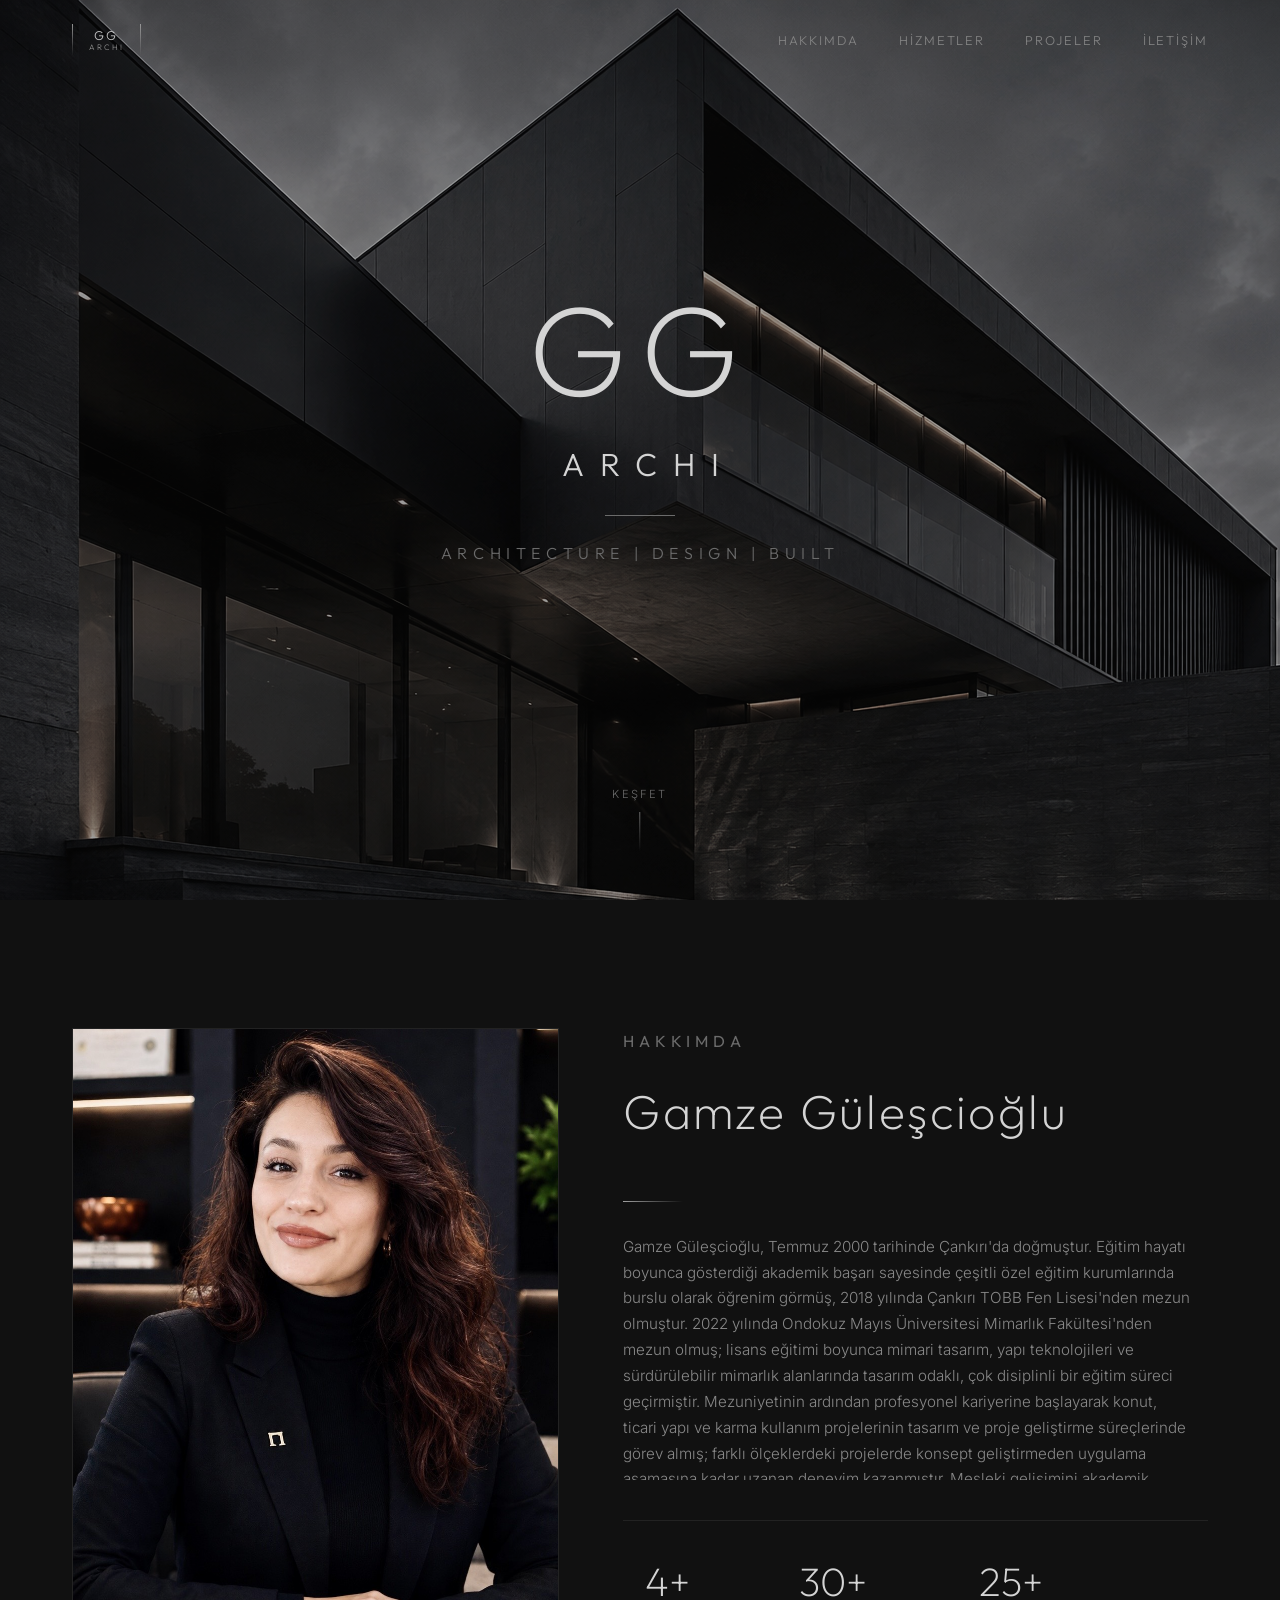
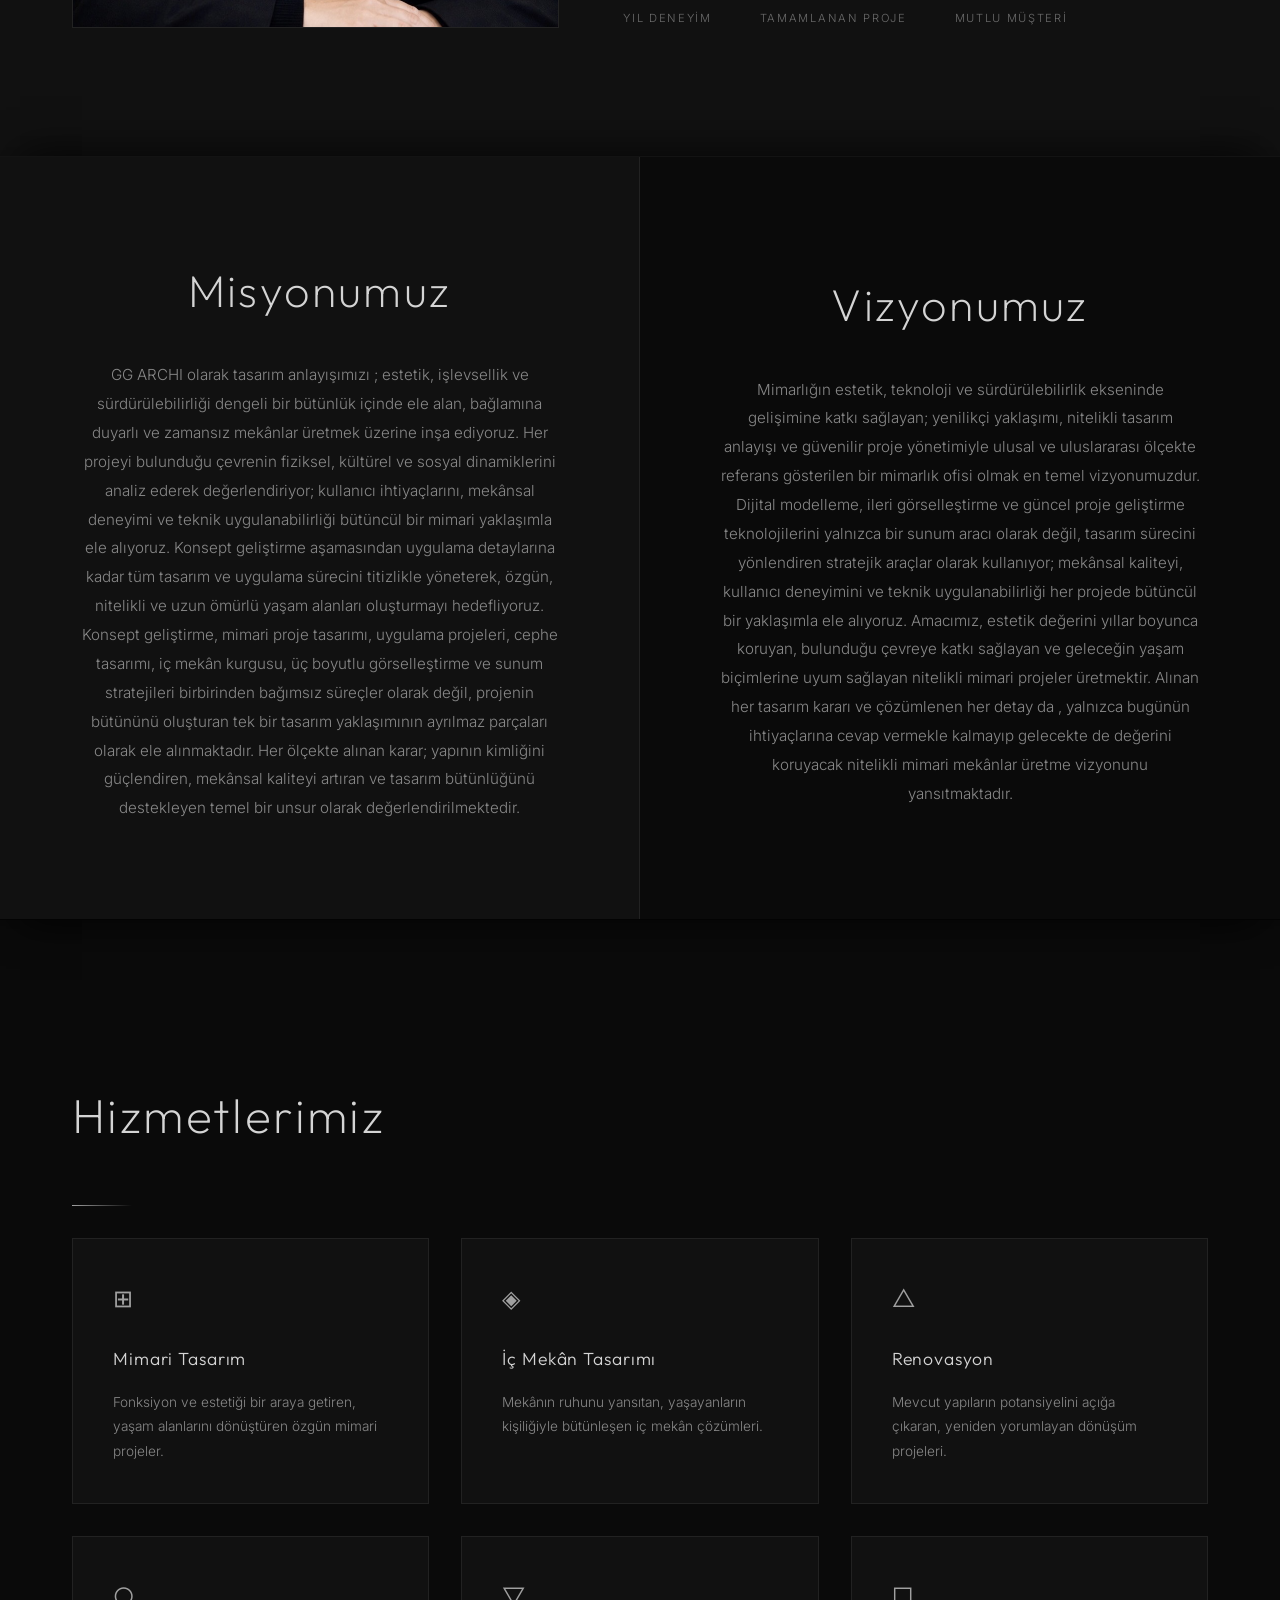
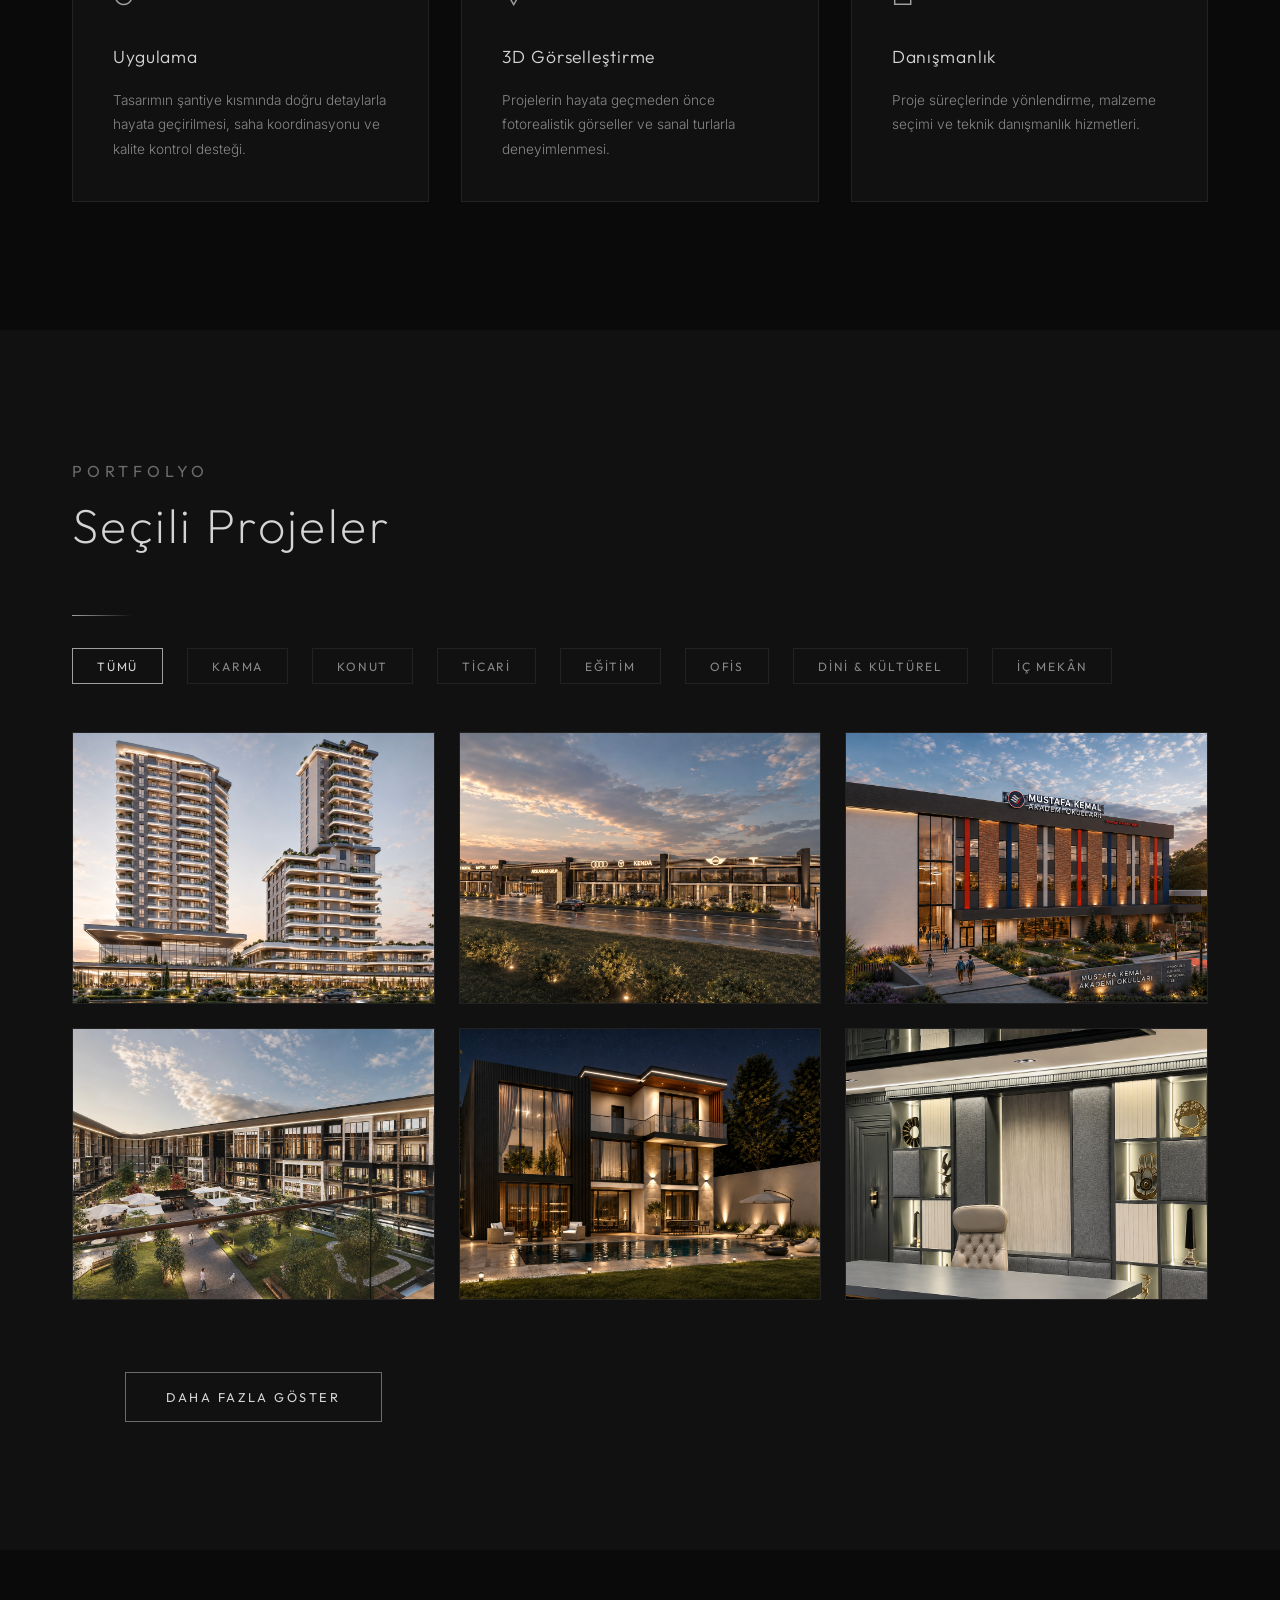
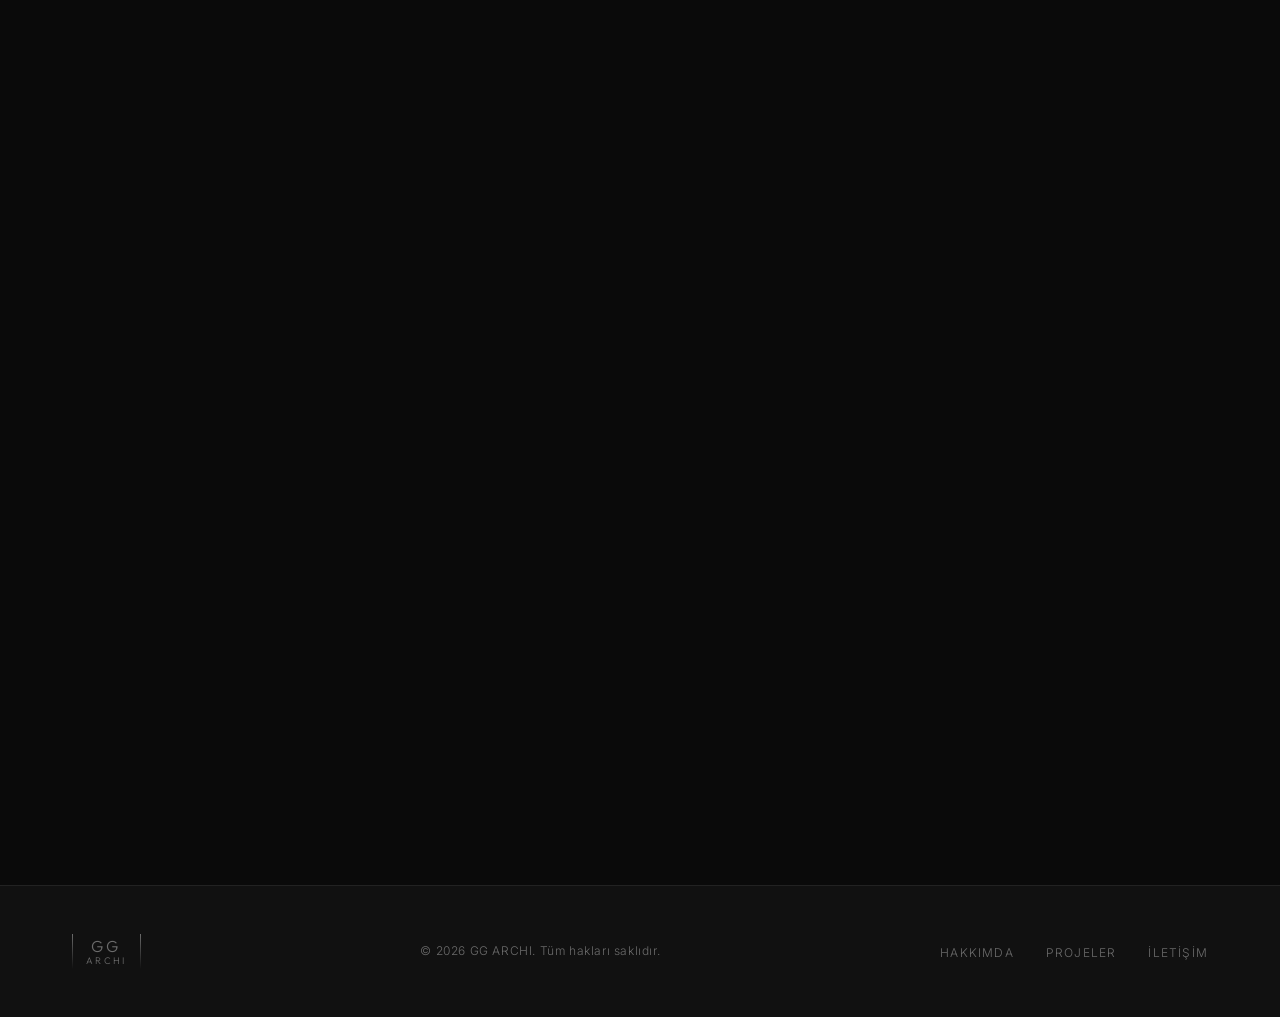
==== commit d0b058aa: "Iletisim formu Formspree ile entegre edildi" ====
--- a/index.html
+++ b/index.html
@@ -52,7 +52,7 @@
         <h1 class="hero-title">GG</h1>
         <p class="hero-name">ARCHI</p>
         <div class="hero-name-divider"></div>
-        <p class="hero-subtitle">Architecture | Design | Buılt</p>
+        <p class="hero-subtitle">Archıtecture | Desıgn | Buılt</p>
         <!-- <h1>CANIM YAKIŞIKLI ARKADAŞIM TEVFİK YAPTI İNSTASI tevfik.ere KIZLAR EKLESİNNNNN</h1> -->
       </div>
       <div class="hero-scroll">Keşfet</div>
@@ -489,21 +489,23 @@
             </div>
           </div>
 
-          <form class="contact-form reveal" id="contactForm">
-            <div class="form-group">
-              <input type="text" placeholder="Adınız" required />
-            </div>
-            <div class="form-group">
-              <input type="email" placeholder="E-posta Adresiniz" required />
-            </div>
-            <div class="form-group">
-              <input type="text" placeholder="Konu" />
-            </div>
-            <div class="form-group">
-              <textarea placeholder="Mesajınız" required></textarea>
-            </div>
-            <button type="submit" class="form-submit">Gönder</button>
-          </form>
+          <form class="contact-form reveal" id="contactForm"
+      action="https://formspree.io/f/xvzeezjn" method="POST">
+  <div class="form-group">
+    <input type="text" name="ad" placeholder="Adınız" required />
+  </div>
+  <div class="form-group">
+    <input type="email" name="email" placeholder="E-posta Adresiniz" required />
+  </div>
+  <div class="form-group">
+    <input type="text" name="konu" placeholder="Konu" />
+  </div>
+  <div class="form-group">
+    <textarea name="mesaj" placeholder="Mesajınız" required></textarea>
+  </div>
+  <button type="submit" class="form-submit">Gönder</button>
+    <div class="form-status" id="formStatus"></div>
+</form>
         </div>
       </div>
     </section>
@@ -735,12 +737,43 @@
   if (e.key === "ArrowLeft") { showImage(currentIndex - 1); startAuto(); }
 });
 
-      // ── Contact form (placeholder) ──
-      document.getElementById("contactForm").addEventListener("submit", (e) => {
-        e.preventDefault();
-        // TODO: Form gönderme işlemi
-        alert("Mesajınız gönderildi! (Bu bir demo mesajdır)");
-      });
+// ── Contact form (AJAX ile Formspree) ──
+const contactForm = document.getElementById("contactForm");
+const formStatus = document.getElementById("formStatus");
+
+contactForm.addEventListener("submit", async (e) => {
+  e.preventDefault();
+
+  const submitBtn = contactForm.querySelector(".form-submit");
+  const originalText = submitBtn.textContent;
+  submitBtn.textContent = "Gönderiliyor...";
+  submitBtn.disabled = true;
+
+  try {
+    const response = await fetch(contactForm.action, {
+      method: "POST",
+      body: new FormData(contactForm),
+      headers: { Accept: "application/json" },
+    });
+
+    if (response.ok) {
+      formStatus.textContent = "Mesajınız iletildi. En kısa sürede dönüş yapılacaktır.";
+      formStatus.className = "form-status show success";
+      contactForm.reset();
+    } else {
+      formStatus.textContent = "Bir hata oluştu. Lütfen tekrar deneyin.";
+      formStatus.className = "form-status show error";
+    }
+  } catch (error) {
+    formStatus.textContent = "Bağlantı hatası. Lütfen tekrar deneyin.";
+    formStatus.className = "form-status show error";
+  } finally {
+    submitBtn.textContent = originalText;
+    submitBtn.disabled = false;
+  }
+});
+
+      
     </script>
   </body>
 </html>
--- a/css/style.css
+++ b/css/style.css
@@ -934,6 +934,26 @@
   color: var(--bg-primary);
 }
 
+.form-status {
+  font-size: 0.9rem;
+  letter-spacing: 0.02em;
+  margin-top: 0.5rem;
+  opacity: 0;
+  transition: opacity 0.4s ease;
+}
+
+.form-status.show {
+  opacity: 1;
+}
+
+.form-status.success {
+  color: var(--silver-light);
+}
+
+.form-status.error {
+  color: #c98a8a;
+}
+
 /* ═══════════════════════════════════════
        FOOTER
     ═══════════════════════════════════════ */
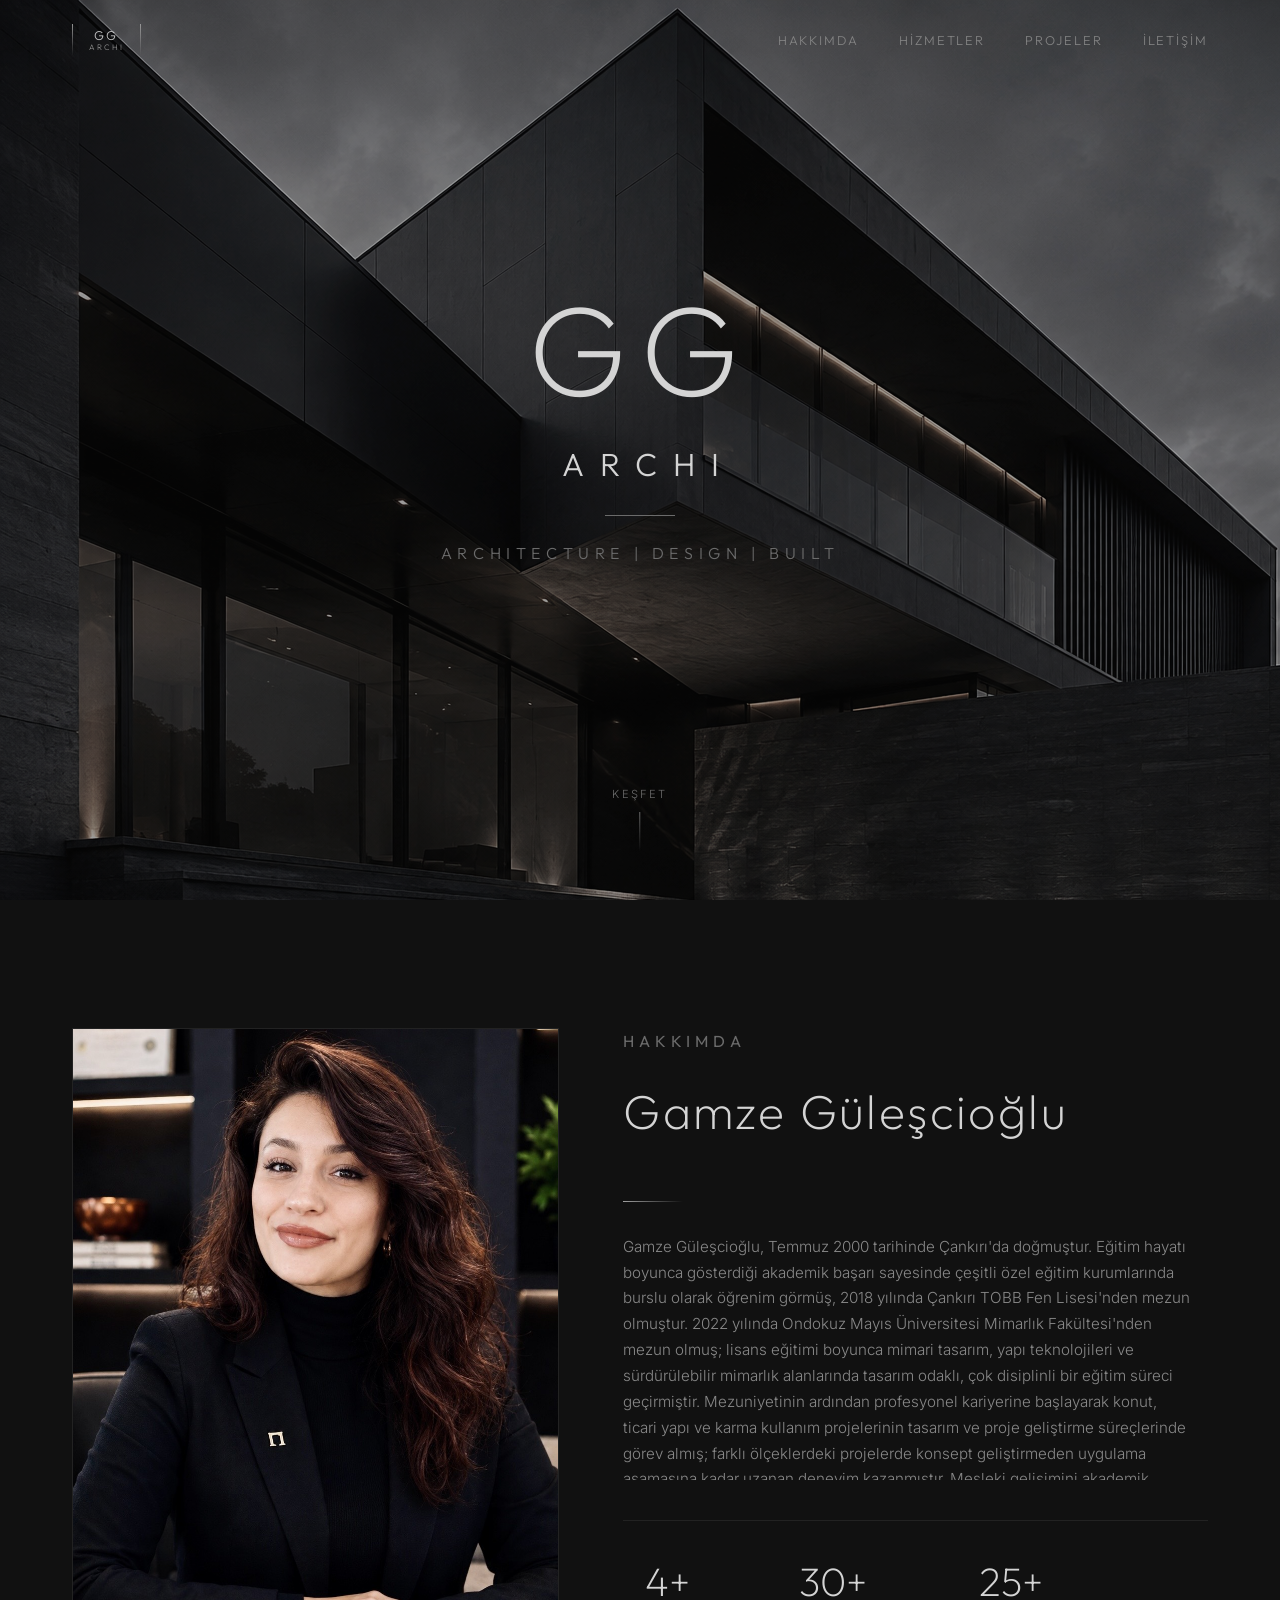
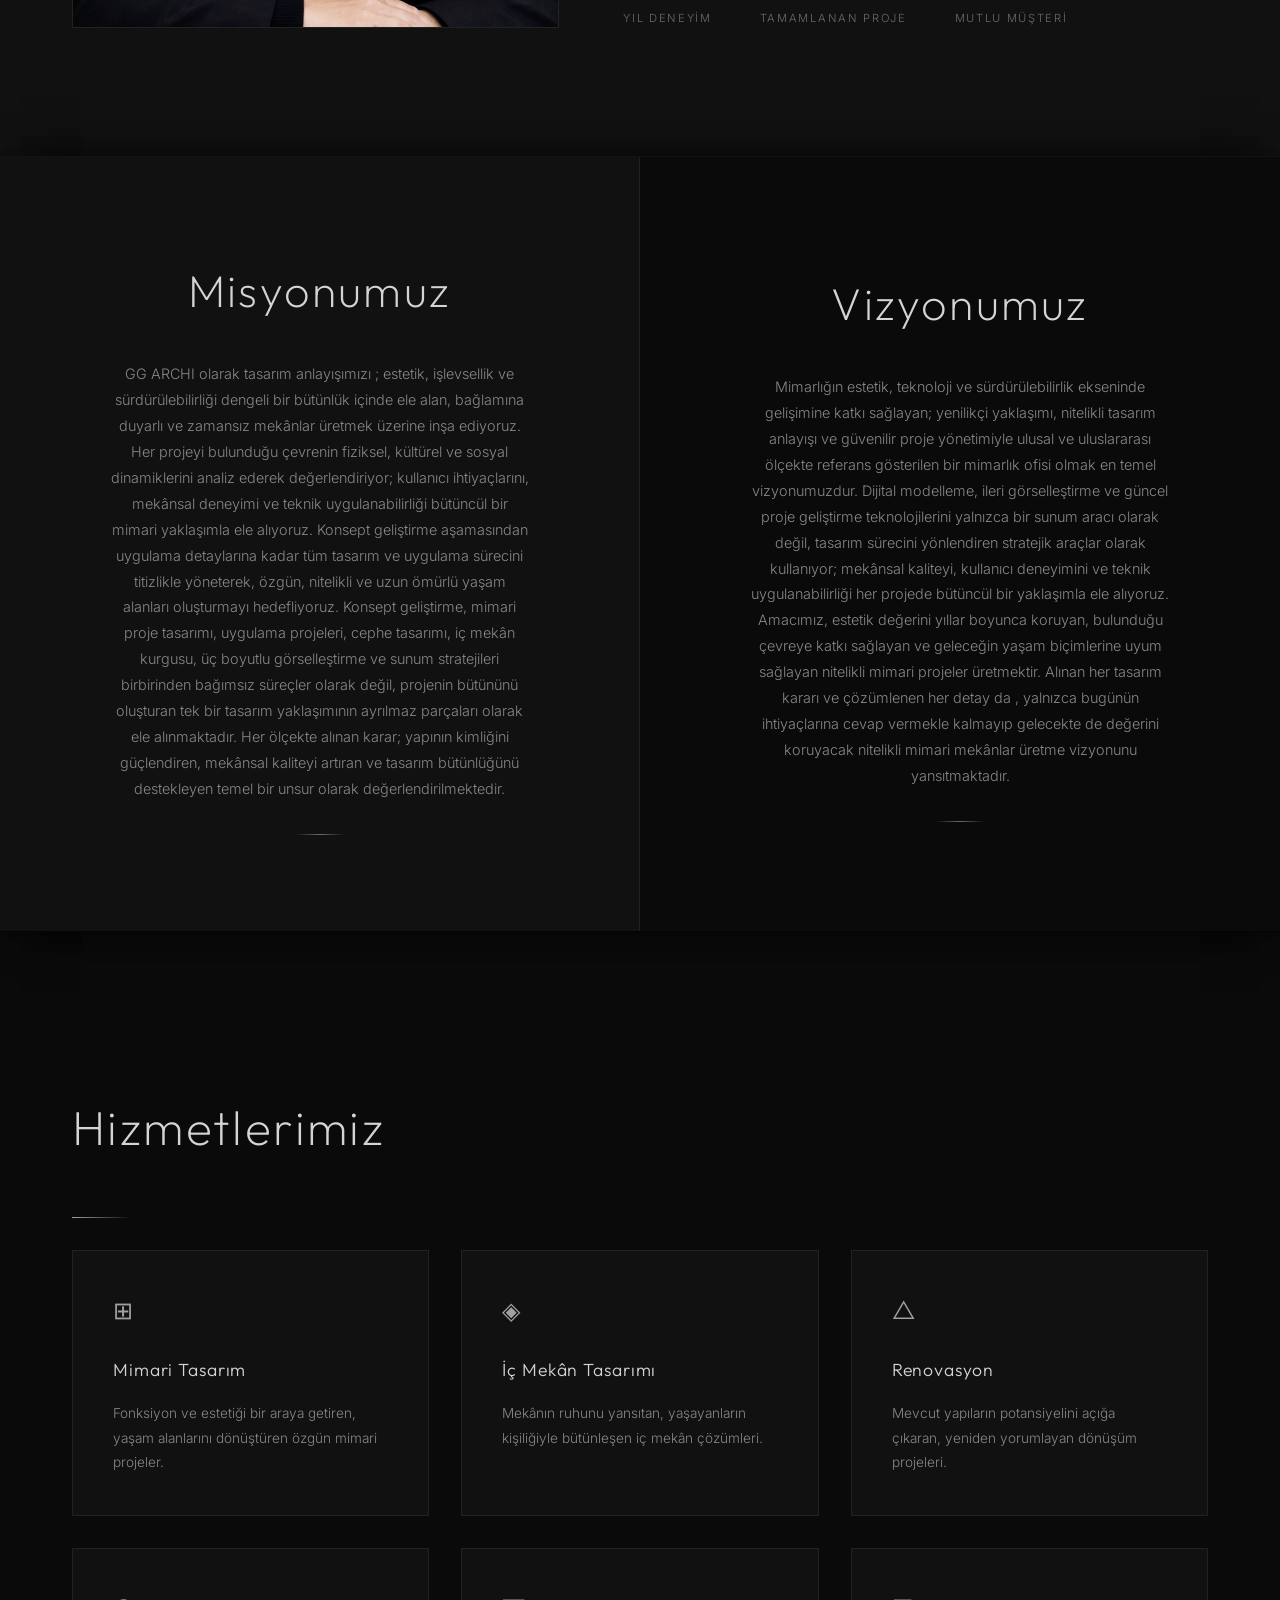
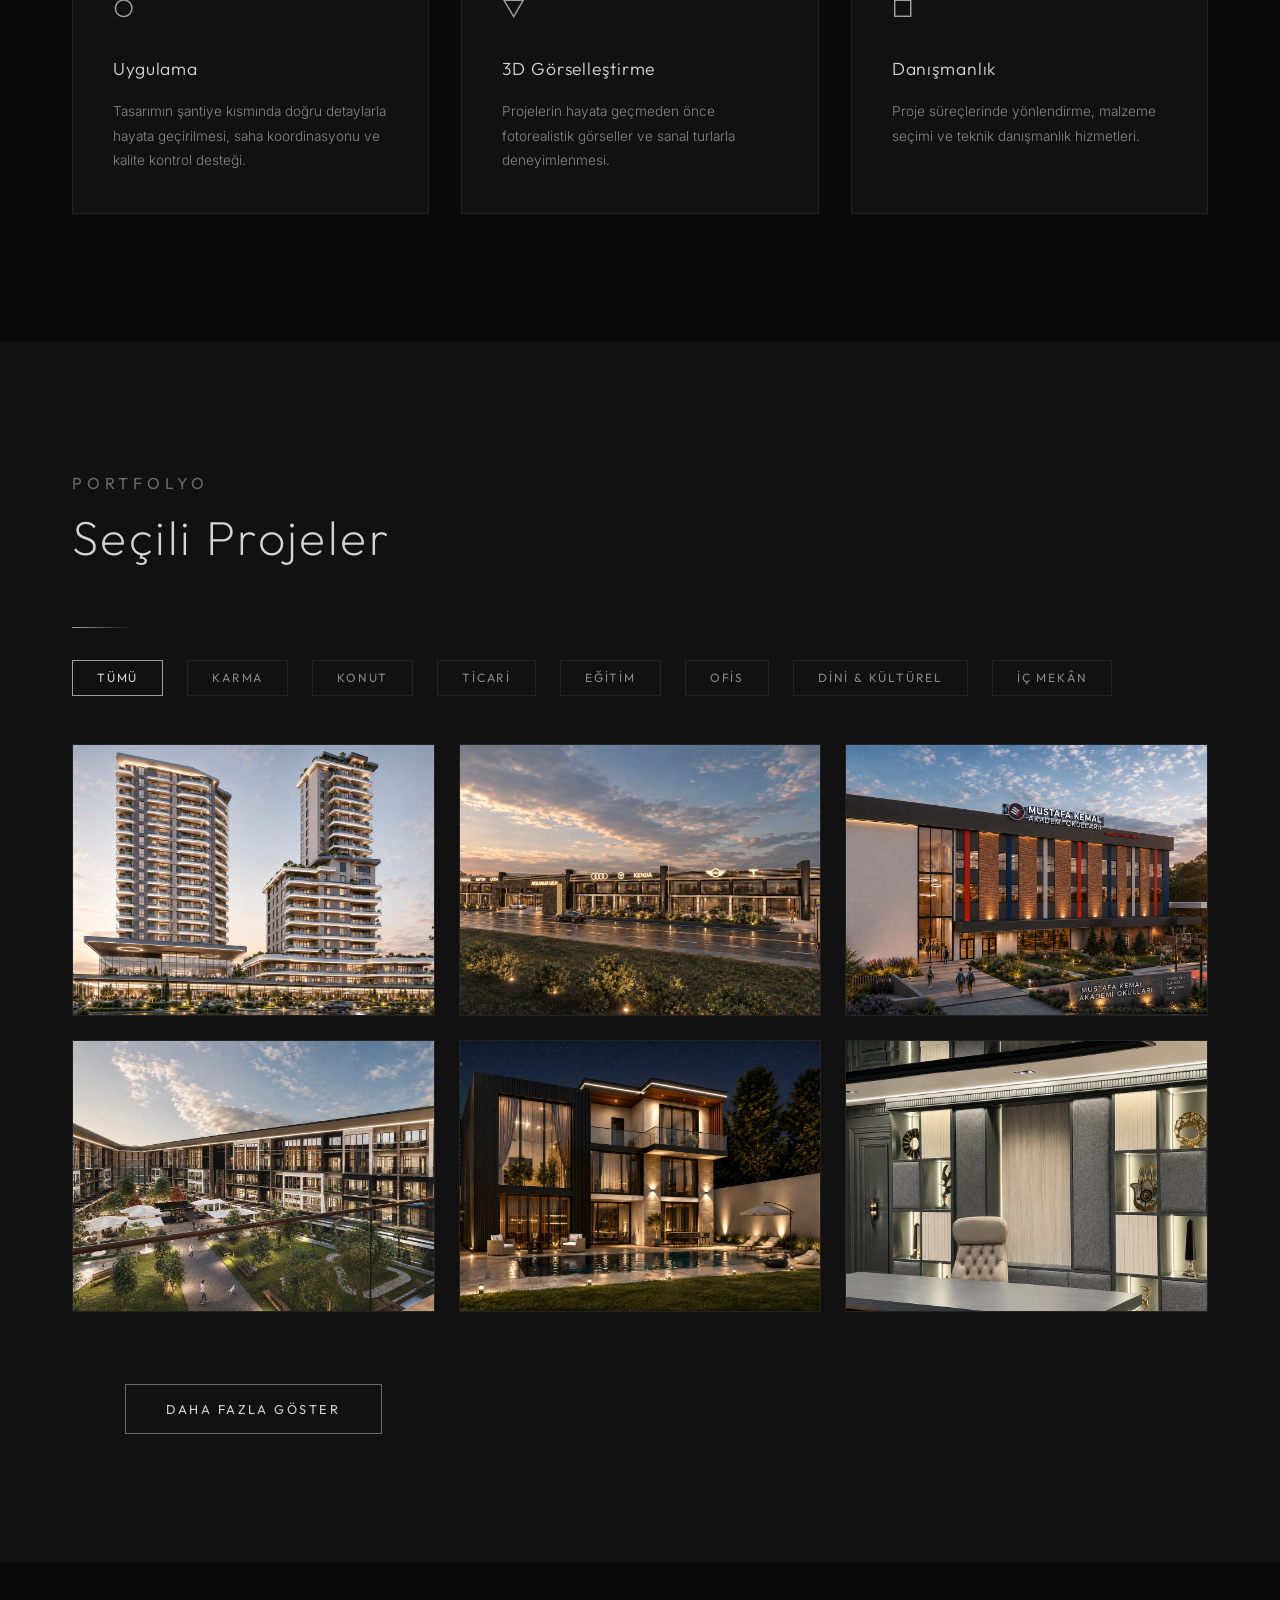
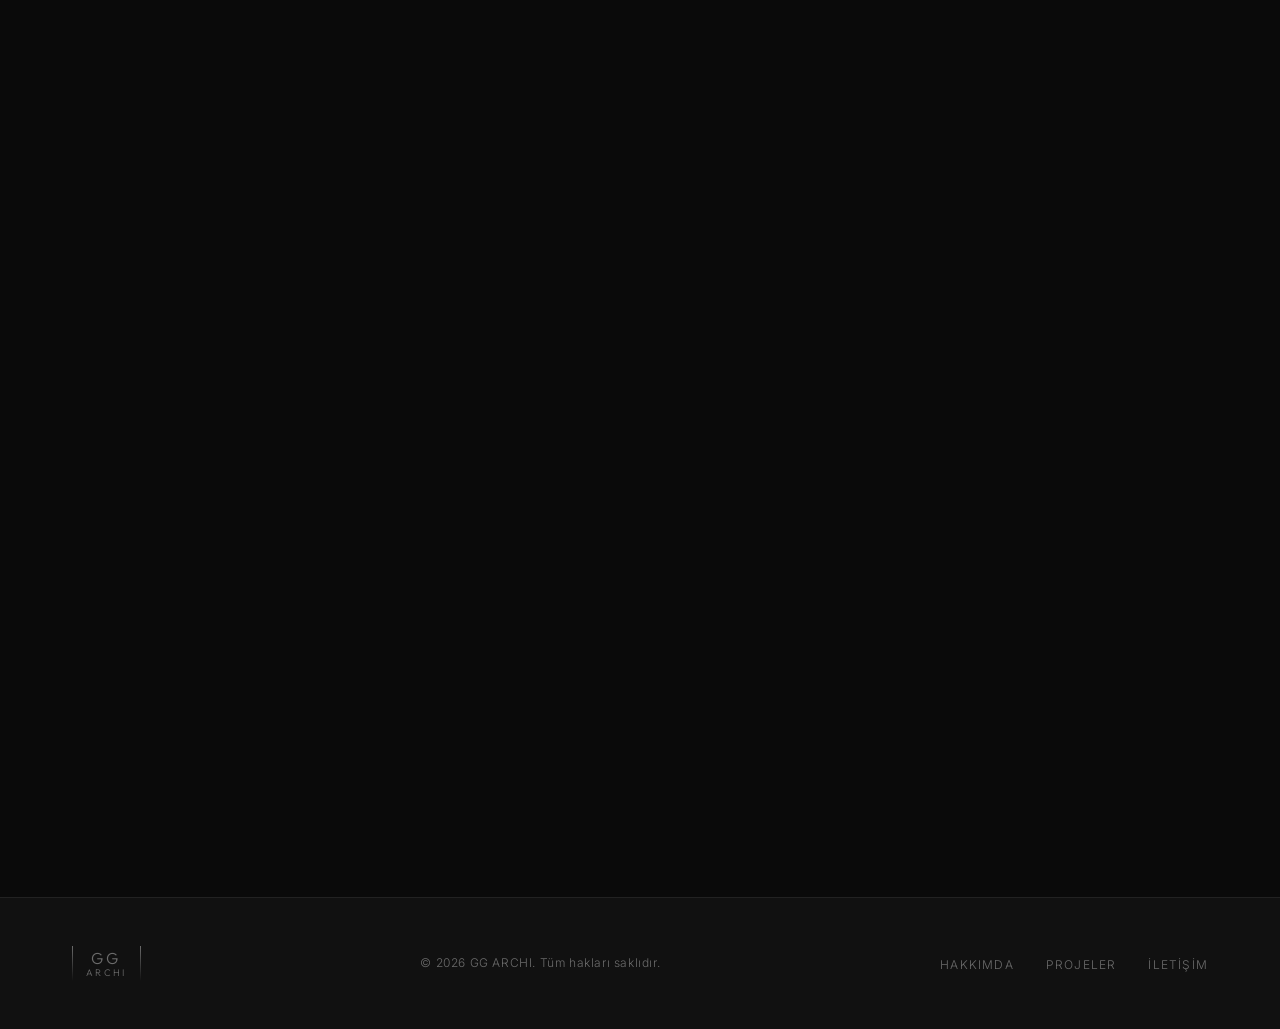
==== commit a8b947f2: "lightbox mobil tasarımı düzeltildi" ====
--- a/index.html
+++ b/index.html
@@ -164,6 +164,8 @@
  
 Konsept geliştirme, mimari proje tasarımı, uygulama projeleri, cephe tasarımı, iç mekân kurgusu, üç boyutlu görselleştirme ve sunum stratejileri birbirinden bağımsız süreçler olarak değil, projenin bütününü oluşturan tek bir tasarım yaklaşımının ayrılmaz parçaları olarak ele alınmaktadır. Her ölçekte alınan karar; yapının kimliğini güçlendiren, mekânsal kaliteyi artıran ve tasarım bütünlüğünü destekleyen temel bir unsur olarak değerlendirilmektedir.
     </p>
+    <div class="mission-divider"></div>
+
   </div>
   <div class="mission-panel mission-right reveal">
     <!-- <span class="mission-label">02 — Vizyon</span> -->
@@ -171,6 +173,8 @@
     <p>
       Mimarlığın estetik, teknoloji ve sürdürülebilirlik ekseninde gelişimine katkı sağlayan; yenilikçi yaklaşımı, nitelikli tasarım anlayışı ve güvenilir proje yönetimiyle ulusal ve uluslararası ölçekte referans gösterilen bir mimarlık ofisi olmak en temel vizyonumuzdur. Dijital modelleme, ileri görselleştirme ve güncel proje geliştirme teknolojilerini yalnızca bir sunum aracı olarak değil, tasarım sürecini yönlendiren stratejik araçlar olarak kullanıyor; mekânsal kaliteyi, kullanıcı deneyimini ve teknik uygulanabilirliği her projede bütüncül bir yaklaşımla ele alıyoruz. Amacımız, estetik değerini yıllar boyunca koruyan, bulunduğu çevreye katkı sağlayan ve geleceğin yaşam biçimlerine uyum sağlayan nitelikli mimari projeler üretmektir.  Alınan her tasarım kararı ve çözümlenen her detay da , yalnızca bugünün ihtiyaçlarına cevap vermekle kalmayıp gelecekte de değerini koruyacak nitelikli mimari mekânlar üretme vizyonunu yansıtmaktadır.
     </p>
+    <div class="mission-divider"></div>
+
   </div>
 </section>
 
@@ -534,14 +538,16 @@
 <div class="lightbox" id="lightbox">
   <span class="lightbox-close" id="lightboxClose">&times;</span>
 
-  <button class="lightbox-nav lightbox-prev" id="lightboxPrev">&#8249;</button>
 
   <div class="lightbox-stage">
+  <div class="lightbox-image-wrap">
+    <button class="lightbox-nav lightbox-prev" id="lightboxPrev">&#8249;</button>
     <img class="lightbox-img" id="lightboxImg" src="" alt="" />
-    <div class="lightbox-counter" id="lightboxCounter"></div>
-  </div>
-
-  <button class="lightbox-nav lightbox-next" id="lightboxNext">&#8250;</button>
+    <button class="lightbox-nav lightbox-next" id="lightboxNext">&#8250;</button>
+  </div>
+  <div class="lightbox-counter" id="lightboxCounter"></div>
+</div>
+
 
   <div class="lightbox-info" id="lightboxInfo">
     <h3 id="lightboxTitle"></h3>
@@ -667,11 +673,11 @@
 
 function showImage(index) {
   if (galleryImages.length === 0) return;
-  // döngüsel: son fotoğraftan sonra başa dön
   currentIndex = (index + galleryImages.length) % galleryImages.length;
   lightboxImg.src = galleryImages[currentIndex];
   lightboxCounter.textContent =
     (currentIndex + 1) + " / " + galleryImages.length;
+
 }
 
 function startAuto() {
@@ -687,7 +693,7 @@
 }
 
 projectCards.forEach((card) => {
-  card.addEventListener("click", () => {
+  card.addEventListener("click", (e) => {
     const data = card.dataset.images;
     if (!data) return; // görsel listesi yoksa açma
 
@@ -724,9 +730,15 @@
   startAuto();
 });
 
-// Arka plana tıklayınca kapat
+// Arka plana, yazılara veya görsel dışındaki herhangi bir yere tıklayınca kapat
 lightbox.addEventListener("click", (e) => {
-  if (e.target === lightbox) closeLightbox();
+  const isImage = e.target.closest("#lightboxImg");
+  const isNavBtn = e.target.closest(".lightbox-nav");
+
+  // Tıklanan yer görsel veya yön butonları değilse kapat
+  if (!isImage && !isNavBtn) {
+    closeLightbox();
+  }
 });
 
 // Klavye: ESC kapat, oklarla gez
--- a/css/style.css
+++ b/css/style.css
@@ -455,6 +455,18 @@
   background: var(--bg-primary);
 }
 
+.mission-divider {
+  width: 50px;
+  height: 1px;
+  background: linear-gradient(
+    90deg,
+    transparent,
+    var(--silver-dark),
+    transparent
+  );
+  margin: 2rem auto 0;
+}
+
 .mission-label {
   font-family: var(--font-display);
   font-size: 0.75rem;
@@ -487,9 +499,10 @@
 
 .mission-panel p {
   color: var(--text-secondary);
-  font-size: 0.95rem;
-  line-height: 1.9;
-  max-width: 480px;
+  font-size: 0.9rem;
+  line-height: 1.8;
+  max-width: 420px;
+  margin: 0 auto;
 }
 
 /* ═══════════════════════════════════════
@@ -698,7 +711,7 @@
   inset: 0;
   z-index: 2000;
   background: rgba(10, 10, 10, 0.95);
-  backdrop-filter: blur(6px);
+  /* backdrop-filter: blur(6px); */
   justify-content: center;
   align-items: center;
   flex-direction: column;
@@ -719,6 +732,12 @@
   flex-direction: column;
   align-items: center;
   gap: 1rem;
+}
+
+.lightbox-image-wrap {
+  position: relative;
+  display: inline-flex;
+  align-items: center;
 }
 
 .lightbox-nav {
@@ -740,8 +759,20 @@
     background 0.3s ease,
     color 0.3s ease;
   flex: 0 0 auto;
-  padding-bottom: 4px; /* oku optik olarak ortalar */
+  padding-bottom: 7px; /* oku optik olarak ortalar */
   box-sizing: border-box;
+  position: absolute;
+  top: 50%;
+  transform: translateY(-50%);
+  z-index: 10;
+}
+
+.lightbox-prev {
+  left: -70px;
+}
+
+.lightbox-next {
+  right: -70px;
 }
 
 .lightbox-nav:hover {
@@ -778,22 +809,18 @@
 
 /* Lightbox'ı yatay düzen için güncelle */
 .lightbox.open {
-  flex-direction: row;
-  flex-wrap: wrap;
+  flex-direction: column;
   justify-content: center;
+  align-items: center;
+  gap: 1rem;
 }
 
 .lightbox-img {
-  max-width: 90%;
+  width: auto;
+  max-width: min(1200px, 80vw);
   max-height: 80vh;
   object-fit: contain;
   border: 1px solid var(--divider);
-  transform: scale(0.9);
-  transition: transform 0.3s ease;
-}
-
-.lightbox.open .lightbox-img {
-  transform: scale(1);
 }
 
 .lightbox-caption {
@@ -1069,36 +1096,110 @@
     padding: 0 1rem;
   }
 
-  @media (max-width: 768px) {
-    /* Oklar görselin üzerine, iki yana */
-    .lightbox.open {
-      flex-direction: column; /* dikey düzen: görsel üstte, info altta */
-      position: relative;
-    }
-
-    .lightbox-stage {
-      position: relative;
-      width: 100%;
-    }
-
-    .lightbox-nav {
-      position: absolute;
-      top: 50%;
-      transform: translateY(-50%);
-      z-index: 10;
-      width: 40px;
-      height: 40px;
-      font-size: 1.3rem;
-      background: rgba(10, 10, 10, 0.5); /* görsel üstünde okunur olsun */
-    }
-
-    .lightbox-prev {
-      left: 0.5rem;
-    }
-
-    .lightbox-next {
-      right: 0.5rem;
-    }
+  /* Oklar görselin üzerine, iki yana */
+  .lightbox.open {
+    display: flex !important;
+    flex-direction: column !important;
+    justify-content: center !important;
+    align-items: center !important;
+    padding: 1rem !important;
+    z-index: 99999 !important; /* Ekranın en üstüne çıkarır */
+  }
+
+  .lightbox-stage {
+    width: 100% !important;
+    display: flex !important;
+    justify-content: center !important;
+    align-items: center !important;
+  }
+
+  .lightbox-image-wrap {
+    width: 100% !important;
+    display: flex !important;
+    justify-content: center !important;
+    align-items: center !important;
+  }
+
+  .lightbox-img {
+    max-width: 85vw !important; /* Görselin ekrandan taşmasını engeller */
+    max-height: 50vh !important; /* Görselin yüksekliğini sınırlar */
+    object-fit: contain !important;
+  }
+
+  .lightbox-close {
+    position: absolute !important;
+    top: 1.5rem !important;
+    right: 1.5rem !important;
+    z-index: 100005 !important;
+
+    width: 30px !important;
+    height: 30px !important;
+    border-radius: 50% !important;
+
+    /* Oklarla uyumlu buzlu cam arka plan */
+    background: rgba(10, 10, 10, 0.5) !important;
+    backdrop-filter: blur(8px) !important;
+    -webkit-backdrop-filter: blur(8px) !important;
+    border: 1px solid rgba(212, 212, 212, 0.2) !important;
+
+    color: var(--silver-light) !important;
+    font-size: 1.6rem !important;
+    font-weight: 200 !important;
+
+    /* Esnek hizalama */
+    display: flex !important;
+    align-items: center !important;
+    justify-content: center !important;
+
+    /* Fonttan kaynaklı aşağı kaymayı düzeltmek için optik kaydırma */
+    padding-bottom: 2px !important;
+    line-height: 0 !important;
+
+    cursor: pointer;
+    transition: all 0.3s ease;
+  }
+
+  .lightbox-close:hover {
+    background: rgba(212, 212, 212, 0.2) !important;
+    color: #fff !important;
+  }
+  .lightbox-nav {
+    position: absolute !important;
+    top: 50% !important;
+    transform: translateY(-50%) !important;
+    z-index: 100000 !important;
+
+    width: 25px !important;
+    height: 35px !important;
+    border-radius: 0% !important;
+
+    /* Yarı saydam arka plan + buzlu cam bulanıklığı */
+    background: rgba(10, 10, 10, 0.45) !important;
+    backdrop-filter: blur(8px) !important;
+    -webkit-backdrop-filter: blur(8px) !important;
+
+    /* İnce, zarif gümüş sınır hattı */
+    border: 1px solid rgba(212, 212, 212, 0.25) !important;
+    color: var(--silver-light) !important;
+
+    font-size: 1.6rem !important;
+    font-weight: 200 !important;
+
+    display: flex !important;
+    align-items: center !important;
+    justify-content: center !important;
+    padding-bottom: 4px !important; /* Ok karakterini optik olarak dikeyde ortalar */
+
+    /* Yumuşak gölge */
+    box-shadow: 0 4px 15px rgba(0, 0, 0, 0.4) !important;
+  }
+
+  .lightbox-prev {
+    left: 0.6rem !important;
+  }
+
+  .lightbox-next {
+    right: 0.6rem !important;
   }
 
   .navbar-links {
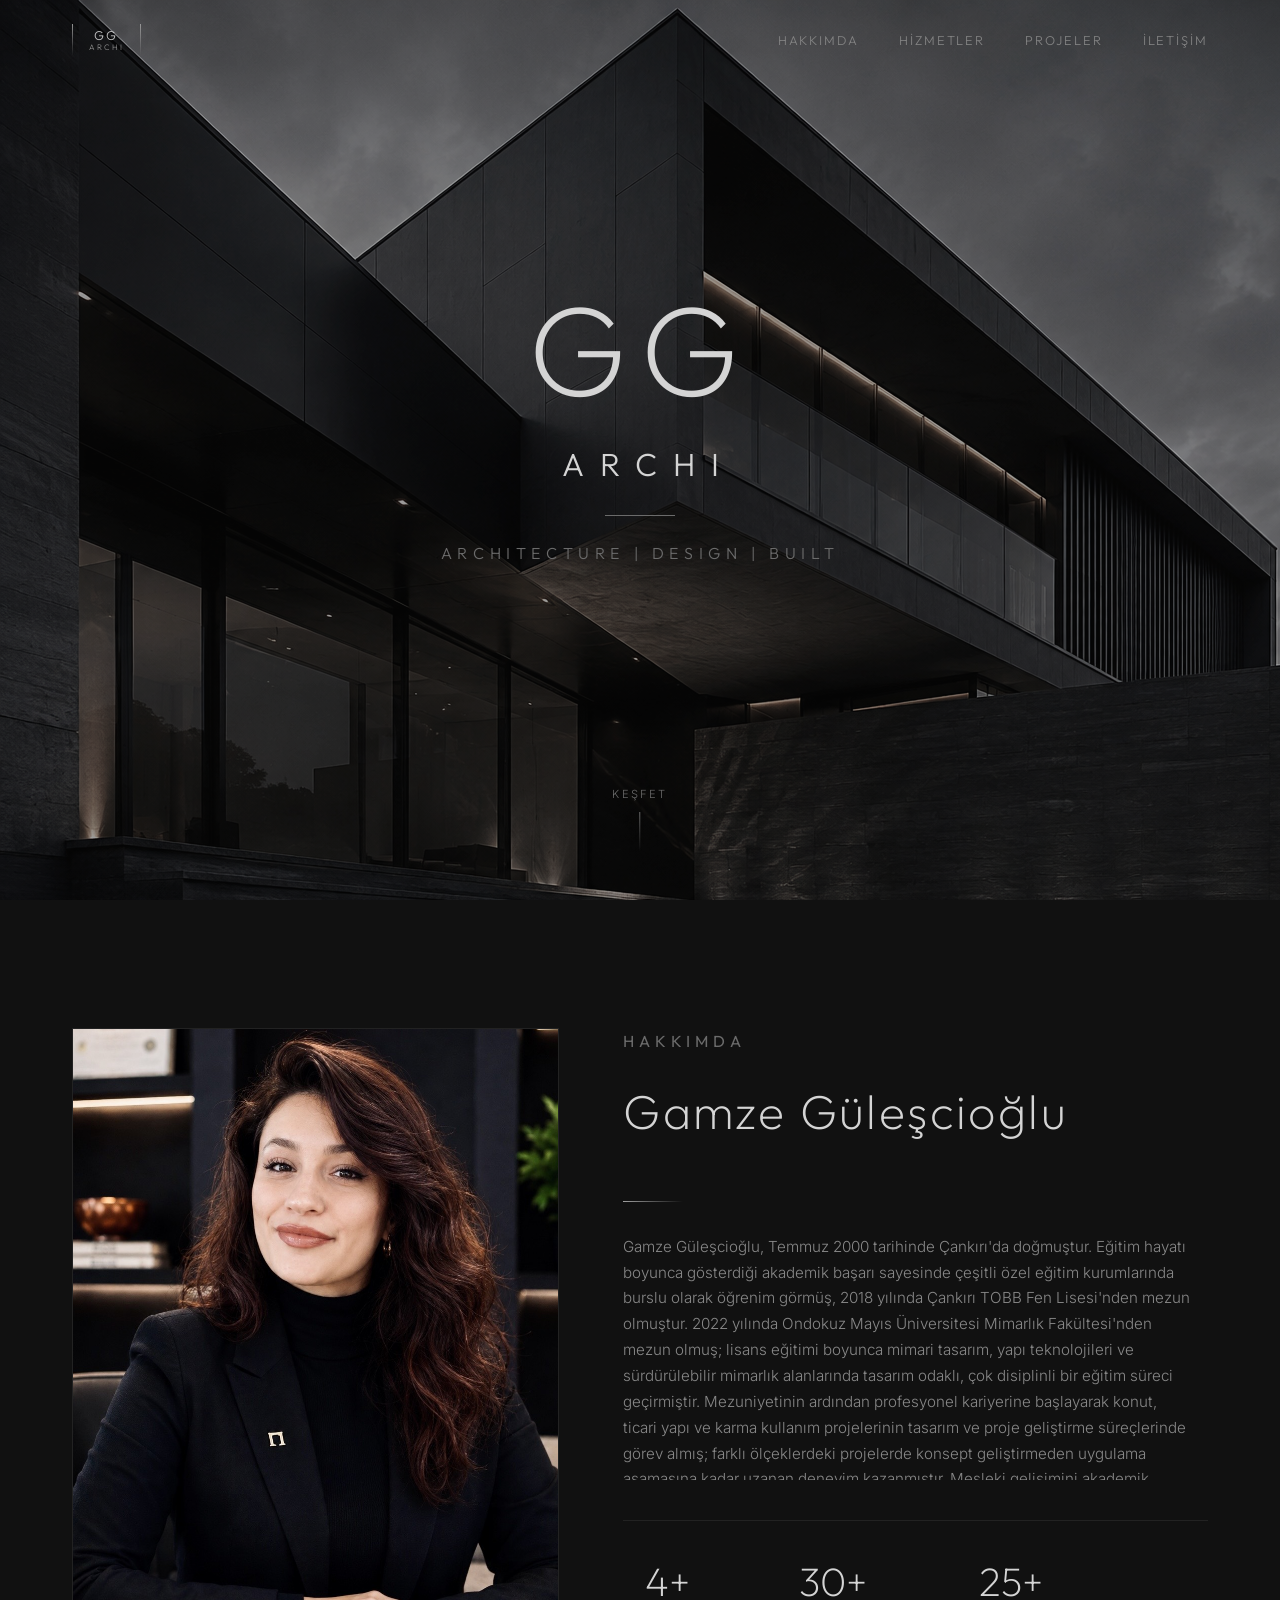
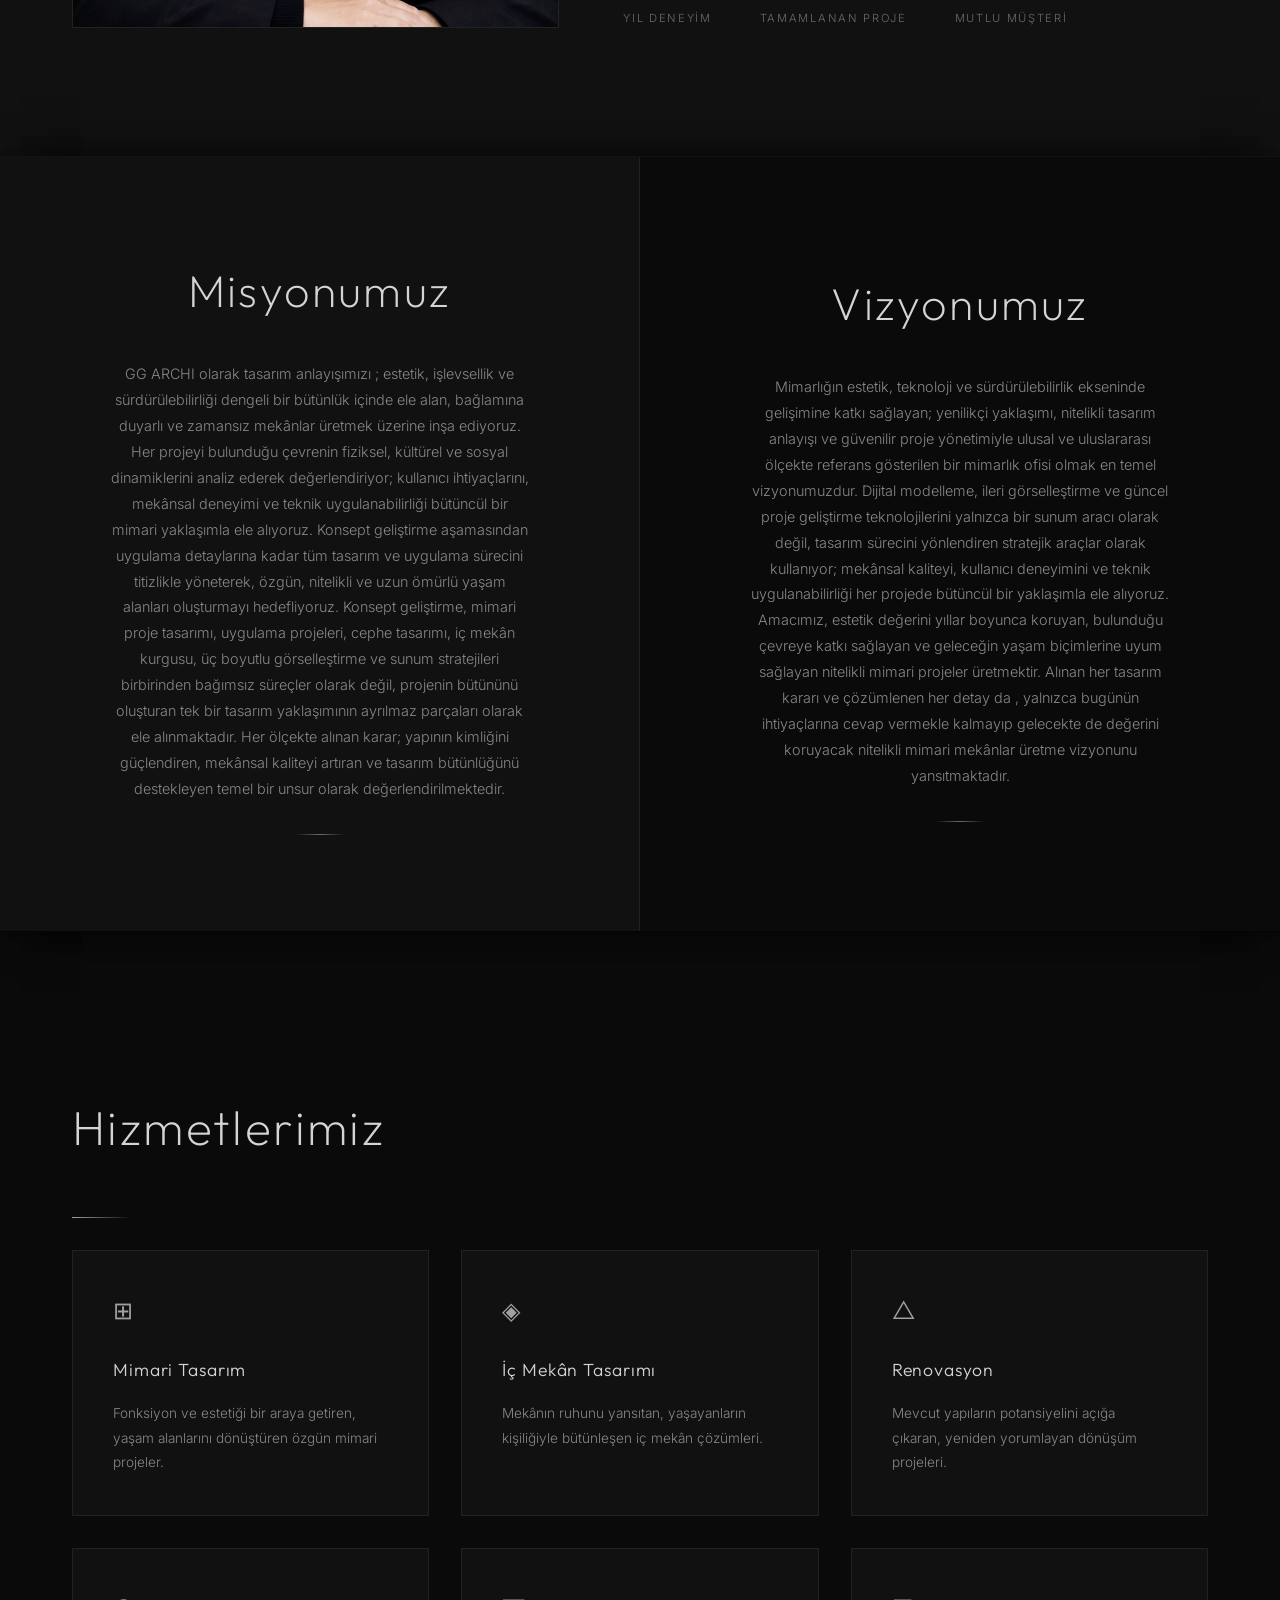
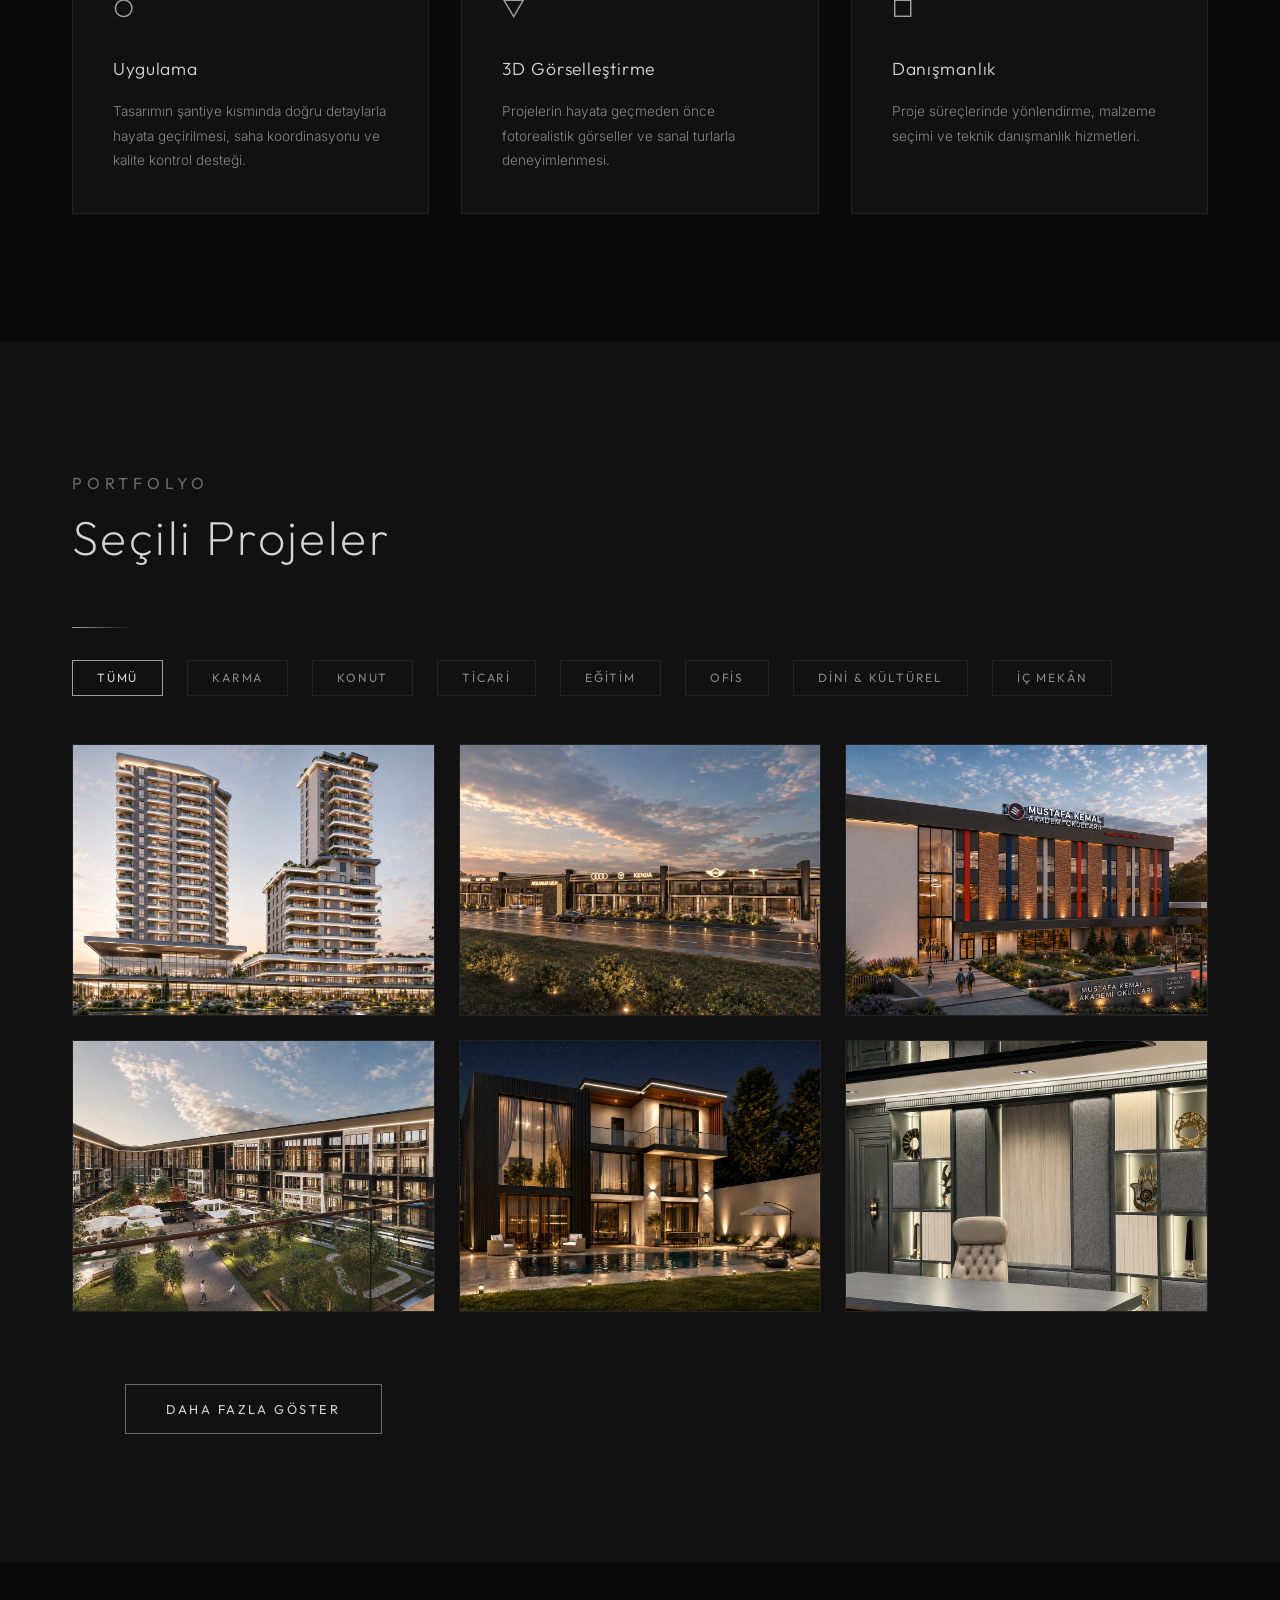
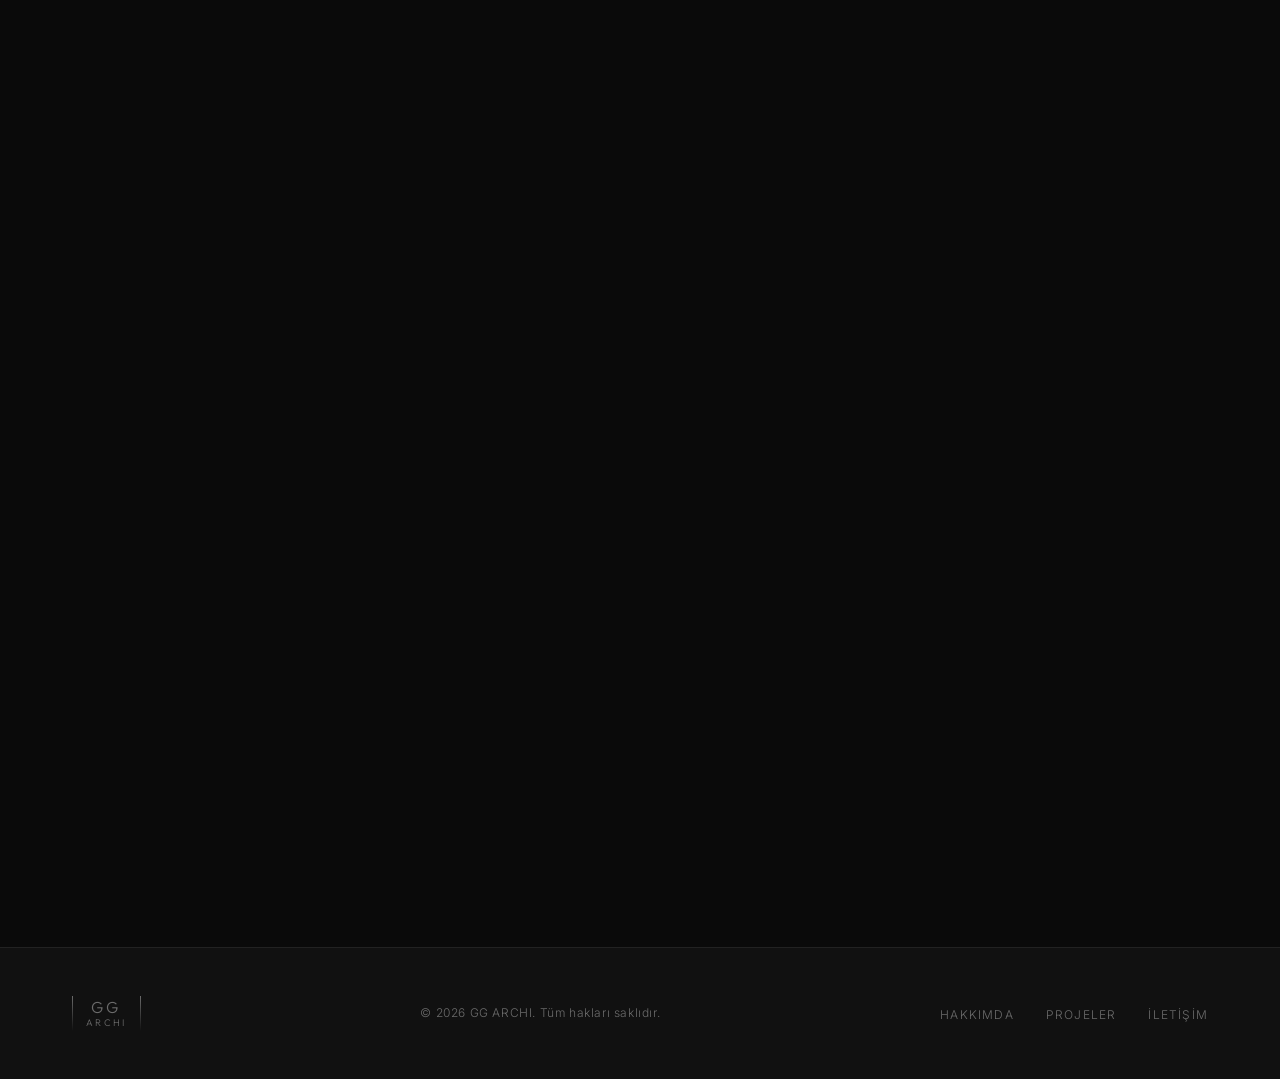
==== commit 62cbe326: "KVKK metni ve butonu eklendi" ====
--- a/index.html
+++ b/index.html
@@ -64,7 +64,7 @@
         <div class="about-grid">
           <div class="about-image reveal">
             <!-- TODO: Portre fotoğrafı ekle -->
-            <img src="img/pp2.jpeg" alt="Gamze Güleşçioğlu" />
+            <img src="img/pp.jpeg" alt="Gamze Güleşçioğlu" />
             <div class="about-image-placeholder">Portre Fotoğrafı</div>
           </div>
           <div class="about-text reveal">
@@ -507,6 +507,12 @@
   <div class="form-group">
     <textarea name="mesaj" placeholder="Mesajınız" required></textarea>
   </div>
+  <div class="form-consent">
+  <input type="checkbox" id="kvkkConsent" name="kvkk" required />
+  <label for="kvkkConsent">
+    <a href="#" id="kvkkLink">Aydınlatma Metni</a>'ni okudum ve kişisel verilerimin işlenmesini onaylıyorum.
+  </label>
+</div>
   <button type="submit" class="form-submit">Gönder</button>
     <div class="form-status" id="formStatus"></div>
 </form>
@@ -552,6 +558,80 @@
   <div class="lightbox-info" id="lightboxInfo">
     <h3 id="lightboxTitle"></h3>
     <p id="lightboxDesc"></p>
+  </div>
+</div>
+<div class="kvkk-modal" id="kvkkModal">
+  <div class="kvkk-content">
+    <span class="kvkk-close" id="kvkkClose">&times;</span>
+    <h2>Kişisel Verilerin Korunması Aydınlatma Metni</h2>
+    <div class="kvkk-text">
+  <p><strong>GG ARCHITECTURE</strong><br />
+  MİSAFİR ÖNERİ/ŞİKAYET/TALEP SÜREÇLERİNDE KİŞİSEL VERİLERİNİN İŞLENMESİYLE İLGİLİ AYDINLATMA METNİ</p>
+
+  <h3>1. VERİLERİNİZİ İŞLEYEN KİŞİ (VERİ SORUMLUSU)</h3>
+  <p>GG Architecture (“Veri Sorumlusu”) olarak kişisel verilerinizin güvenliğinin sağlanmasına son derece önem vermekteyiz. Bu kapsamda 6698 sayılı Kişisel Verilerin Korunması Kanunu (“KVK Kanunu”) uyarınca kişisel verilerinizin işlenmesi ve üçüncü kişilere aktarımı süreçlerinde, kişisel verilerinizin hukuka aykırı olarak işlenmesini ve erişilmesini önlemek ve muhafazasını sağlamak için uygun güvenlik düzeyini sağlamak adına gerekli tedbirleri almaktayız. Bu sorumluluğumuzun bilinci ile KVK Kanunu ve ilgili mevzuat kapsamında Veri Sorumlusu sıfatıyla, kişisel verilerinizi aşağıda belirtilen çerçevede işlemekteyiz.</p>
+
+  <h3>2. İŞLENEN KİŞİSEL VERİLERİNİZ</h3>
+  <p>Veri İşleyen tarafından siz misafirlerimize ilişkin olarak veri işlemeye konu olan kişisel verileriniz aşağıda sıralanmıştır.</p>
+  <ul>
+    <li><strong>Kimlik Verisi:</strong> Adı Soyadı.</li>
+    <li><strong>İletişim Verisi:</strong> Telefon Numarası, E-posta Adresi.</li>
+    <li><strong>Müşteri İşlem Verisi:</strong> Öneri/Şikayet/Talep Bilgisi, Hizmet Talep Bilgisi.</li>
+  </ul>
+
+  <h3>3. KİŞİSEL VERİLERİNİZİN TOPLANMA YÖNTEMİ</h3>
+  <p>Veri Sorumlusu olarak hukuki yükümlülüklerimizi yerine getirmek, kanunlarda öngörülen nedenler ve meşru menfaatimiz gereği kişisel verileriniz;</p>
+  <ul>
+    <li>Fiziki form ve belgeler ile,</li>
+    <li>Dijital form ile,</li>
+  </ul>
+  <p>toplanmakta ve işlenmektedir.</p>
+
+  <h3>4. KİŞİSEL VERİLERİNİZİN İŞLENME AMACI VE HUKUKİ SEBEBİ</h3>
+  <p>Veri Sorumlusu tarafından yukarıda belirtilen kişisel verileriniz;</p>
+  <ul>
+    <li>İç Denetim / Soruşturma / İstihbarat Faaliyetlerinin Yürütülmesi,</li>
+    <li>İletişim Faaliyetlerinin Yürütülmesi,</li>
+    <li>İş Faaliyetlerinin Yürütülmesi / Denetimi,</li>
+    <li>İş Süreçlerinin İyileştirilmesine Yönelik Önerilerin Alınması ve Değerlendirilmesi,</li>
+    <li>Talep / Şikâyetlerin Takibi,</li>
+    <li>Veri Sorumlusu Operasyonlarının Güvenliğinin Temini,</li>
+    <li>Yetkili Kişi, Kurum ve Kuruluşlara Bilgi Verilmesi,</li>
+    <li>Yönetim Faaliyetlerinin Yürütülmesi,</li>
+  </ul>
+  <p>amaçlarıyla sınırlı olarak ve KVK Kanunu’nun 5. Maddesinde belirtilen “İlgili kişinin temel hak ve özgürlüklerine zarar vermemek kaydıyla, veri sorumlusunun meşru menfaatleri için veri işlenmesinin zorunlu olması.” hukuki sebepleri ile işlenmektedir.</p>
+
+  <h3>5. KİŞİSEL VERİLERİNİZİN PAYLAŞILMASI</h3>
+  <p>Tarafımıza iletilen kişisel verileriniz yukarıda belirtilen işleme amaçlarıyla sınırlı olarak ve gerektiğinde yetkili kamu kurum ve kuruluşları, topluluk şirketi ve tedarikçi/gerçek kişiler veya özel hukuk tüzel kişileri ile paylaşılmaktadır.</p>
+  <p>Ayrıca kişisel verileriniz, mail ve dosya sunucumuzun yurtdışında mukim bulunan hizmet sağlayıcımız bünyesinde olması nedeniyle KVK Kanunu’nun 5. maddesinde belirtilen bir hakkın tesisi, kullanılması veya korunması için veri işlemenin zorunlu olması, ilgili kişinin temel hak ve özgürlüklerine zarar vermemek kaydıyla, veri sorumlusunun meşru menfaatleri için veri işlenmesinin zorunlu olması hukuki sebeplerine ve imzalanan Standart Sözleşme’ye dayalı olarak yurtdışına aktarılabilecektir.</p>
+
+  <h3>6. KİŞİSEL VERİLERİNİZİN İMHA EDİLMESİ</h3>
+  <p>Veri Sorumlumuz işlediği kişisel verileri mevzuatla belirlenen sürelerde saklamakta olup mevzuatta ayrıca süre belirlenmemiş olması halinde; kişisel veriler Veri Sorumlumuzun o veriyi işlerken sunduğu hizmetlerle bağlı olarak Veri Sorumlumuzun uygulamaları ve ticari yaşamının teamülleri uyarınca işlenmesini gerektiren süre kadar ve bu süreden sonra sadece olası hukuki uyuşmazlıklarda delil teşkil etmesi amacıyla uygulamada gerekliliği ortaya konulan süreler boyunca saklanmaktadır. Belirtilen sürelerin sona ermesinden sonra KVK Kanunu’nun 7. maddesi uyarınca söz konusu kişisel veriler ilk imha tarihinde silinmekte, yok edilmekte veya anonim hale getirilmektedir.</p>
+
+  <h3>7. KİŞİSEL VERİLERİN İŞLENMESİYLE İLGİLİ HAKLARINIZ</h3>
+  <p>KVK Kanunu’nun 11. maddesi çerçevesinde Şirketimize başvurarak aşağıda yer alan taleplerinizi bize iletebilirsiniz:</p>
+  <ul>
+    <li>a) Kişisel verilerinizin işlenip işlenmediğini öğrenme, işlenmişse buna ilişkin bilgi talep etme,</li>
+    <li>b) Kişisel verilerinizin işlenme amacını ve bunların amacına uygun kullanılıp kullanılmadığını öğrenme,</li>
+    <li>c) Yurt içinde veya yurt dışında kişisel verilerinizin aktarıldığı üçüncü kişileri öğrenme,</li>
+    <li>d) Kişisel verilerin eksik veya yanlış işlenmiş olması hâlinde bunların düzeltilmesini isteme,</li>
+    <li>e) KVK Kanunu’nun 7. maddesi kapsamında kişisel verilerinizin işlenmesini gerektiren sebeplerin ortadan kalkması hâlinde kişisel verilerinizin silinmesini, yok edilmesini ya da anonim hâle getirilmesini talep etme,</li>
+    <li>f) (d) ve (e) bentleri uyarınca yapılan işlemlerin, kişisel verilerinizin aktarıldığı üçüncü kişilere bildirilmesini isteme,</li>
+    <li>g) İşlenen verilerin münhasıran otomatik sistemler vasıtasıyla analiz edilmesi suretiyle aleyhinize bir sonucun doğmasına itiraz etme,</li>
+    <li>h) Kişisel verilerinizin kanuna aykırı olarak işlenmesi sebebiyle zarara uğraması hâlinde zararın giderilmesini talep etme.</li>
+  </ul>
+  <p>Yukarıda yer alan haklarınızı KVK Kanunu ve 10.03.2018 tarihinde yayımlanan Veri Sorumlusuna Başvuru Usul ve Esasları Hakkında Tebliğ hükümlerine ve ilgili güncel mevzuata uygun olarak düzenlenen İlgili Kişi Başvuru Formunu <a href="https://gamzegulescioglu.com/#iletisim">https://gamzegulescioglu.com/#iletisim</a> adresinde yer alan;</p>
+  <ul>
+    <li>1071 Ankara, Kızılırmak Mah. 1443. Cad. No: 25 Çukurambar, Çankaya/Ankara adresine bizzat/elden teslim edebilir, noter kanalıyla veya iadeli taahhütlü posta yoluyla gönderebilir,</li>
+    <li>+90 501 601 18 18 telefon numarasına gönderebilir,</li>
+    <li>gamzegulescioglu@gmail.com adresine güvenli elektronik ya da mobil imzalı olarak, kayıtlı elektronik posta adresi aracılığıyla iletilebilirsiniz.</li>
+  </ul>
+  <p>İlgili kişinin kendisi dışında bir kişinin talepte bulunması için konuya ilişkin olarak ilgili kişi tarafından başvuruda bulunacak kişi adına düzenlenmiş noter tasdikli özel vekâletname bulunmalıdır.</p>
+  <p>Bu kapsamda usulüne uygun bir şekilde Veri Sorumlumuza ileteceğiniz talepleriniz, en geç otuz gün içerisinde neticelendirilecektir. Söz konusu taleplerinizin neticelendirilmesi ayrıca bir maliyeti gerektirmesi halinde, Veri Sorumlumuz tarafından başvuru sahibinden Kişisel Verileri Koruma Kurulu (“Kurul”) tarafından belirlenen tarifedeki ücret alınacaktır. Veri Sorumlumuzca CD, flash bellek gibi bir kayıt ortamı üzerinden başvurunuza cevap verilmesi halinde ise kayıt ortamının maliyetini geçmeyecek şekilde belirlenen ücret talep edilebilecektir.</p>
+  <p>Veri Sorumlumuz, başvuruda bulunan kişinin kişisel veri sahibi olup olmadığını tespit etmek adına ilgili kişiden bilgi talep edebilir, başvuruda belirtilen hususları netleştirmek adına, ilgili kişiye başvurusu ile ilgili soru yöneltebilir.</p>
+  <p>Kişisel veri sahibi KVK Kanunu’nun 14. maddesi gereğince başvurunun reddedilmesi, verilen cevabın yetersiz bulunması veya süresinde başvuruya cevap verilmemesi hâllerinde; Veri Sorumlumuzun cevabını öğrendiği tarihten itibaren otuz ve herhâlde başvuru tarihinden itibaren altmış gün içinde Kurul’a şikâyette bulunabilir.</p>
+</div>
+    <button class="kvkk-accept" id="kvkkAccept">Okudum, Onaylıyorum</button>
   </div>
 </div>
 
@@ -785,6 +865,39 @@
   }
 });
 
+
+// ── KVKK Modal ──
+const kvkkModal = document.getElementById("kvkkModal");
+const kvkkLink = document.getElementById("kvkkLink");
+const kvkkClose = document.getElementById("kvkkClose");
+const kvkkAccept = document.getElementById("kvkkAccept");
+const kvkkConsent = document.getElementById("kvkkConsent");
+
+kvkkLink.addEventListener("click", (e) => {
+  e.preventDefault();
+  kvkkModal.classList.add("open");
+  document.body.style.overflow = "hidden";
+});
+
+function closeKvkk() {
+  kvkkModal.classList.remove("open");
+  document.body.style.overflow = "";
+}
+
+kvkkClose.addEventListener("click", closeKvkk);
+
+// "Okudum, Onaylıyorum" → kutuyu işaretle ve kapat
+kvkkAccept.addEventListener("click", () => {
+  kvkkConsent.checked = true;
+  closeKvkk();
+});
+
+// Arka plana tıklayınca kapat
+kvkkModal.addEventListener("click", (e) => {
+  if (e.target === kvkkModal) closeKvkk();
+});
+
+
       
     </script>
   </body>
--- a/css/style.css
+++ b/css/style.css
@@ -1071,6 +1071,116 @@
   transform: translateY(0);
 }
 
+/* Consent checkbox */
+.form-consent {
+  display: flex;
+  align-items: center;
+  gap: 0.6rem;
+  margin-bottom: 0.5rem;
+  width: 100%;
+}
+
+.form-consent input {
+  accent-color: var(--silver-mid);
+  cursor: pointer;
+  flex-shrink: 0;
+  width: 16px;
+  height: 16px;
+  margin: 0;
+}
+
+.form-consent label {
+  font-size: 0.8rem;
+  color: var(--text-secondary);
+  line-height: 1.4;
+  flex: 1;
+}
+.form-consent a {
+  color: var(--silver-light);
+  text-decoration: underline;
+  cursor: pointer;
+}
+
+/* KVKK modal */
+.kvkk-modal {
+  display: none;
+  position: fixed;
+  inset: 0;
+  z-index: 3000;
+  background: rgba(10, 10, 10, 0.9);
+  justify-content: center;
+  align-items: center;
+  padding: 2rem;
+}
+.kvkk-modal.open {
+  display: flex;
+}
+.kvkk-content {
+  background: var(--bg-surface);
+  border: 1px solid var(--divider);
+  border-radius: 8px;
+  max-width: 700px;
+  width: 100%;
+  max-height: 80vh;
+  padding: 2.5rem;
+  position: relative;
+  display: flex;
+  flex-direction: column;
+}
+.kvkk-content h2 {
+  font-family: var(--font-display);
+  font-size: 1.3rem;
+  font-weight: 300;
+  color: var(--silver-light);
+  margin-bottom: 1.5rem;
+}
+.kvkk-text {
+  overflow-y: auto;
+  color: var(--text-secondary);
+  font-size: 0.9rem;
+  line-height: 1.8;
+  margin-bottom: 1.5rem;
+  padding-right: 1rem;
+}
+.kvkk-text::-webkit-scrollbar {
+  width: 4px;
+}
+.kvkk-text::-webkit-scrollbar-thumb {
+  background: var(--silver-dark);
+  border-radius: 2px;
+}
+.kvkk-close {
+  position: absolute;
+  top: 1.5rem;
+  right: 1.5rem;
+  font-size: 1.8rem;
+  color: var(--silver-mid);
+  cursor: pointer;
+  line-height: 1;
+}
+.kvkk-close:hover {
+  color: var(--silver-light);
+}
+.kvkk-accept {
+  align-self: flex-start;
+  background: none;
+  border: 1px solid var(--silver-dark);
+  color: var(--silver-light);
+  font-family: var(--font-display);
+  font-size: 0.8rem;
+  letter-spacing: 0.15em;
+  text-transform: uppercase;
+  padding: 0.8rem 2rem;
+  cursor: pointer;
+  transition:
+    background 0.3s ease,
+    color 0.3s ease;
+}
+.kvkk-accept:hover {
+  background: var(--silver-light);
+  color: var(--bg-primary);
+}
+
 /* ═══════════════════════════════════════
        RESPONSIVE
     ═══════════════════════════════════════ */
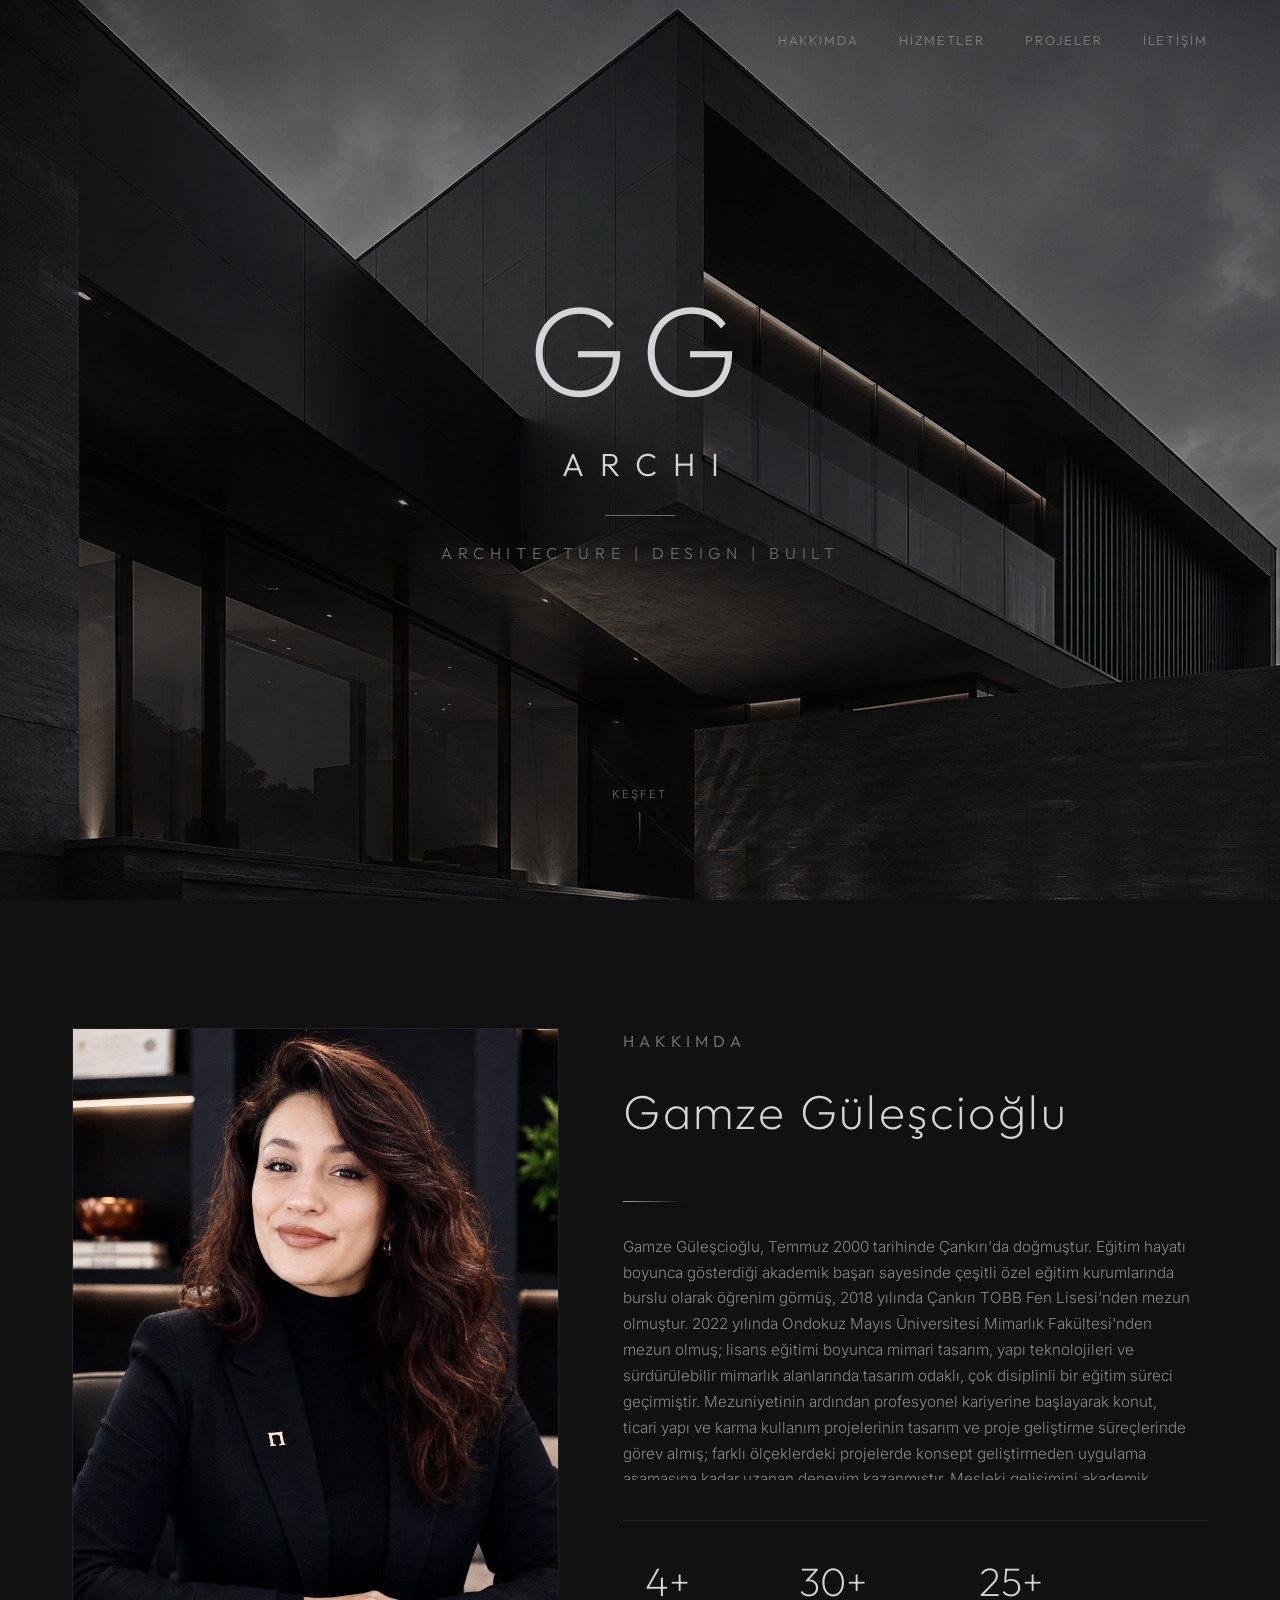
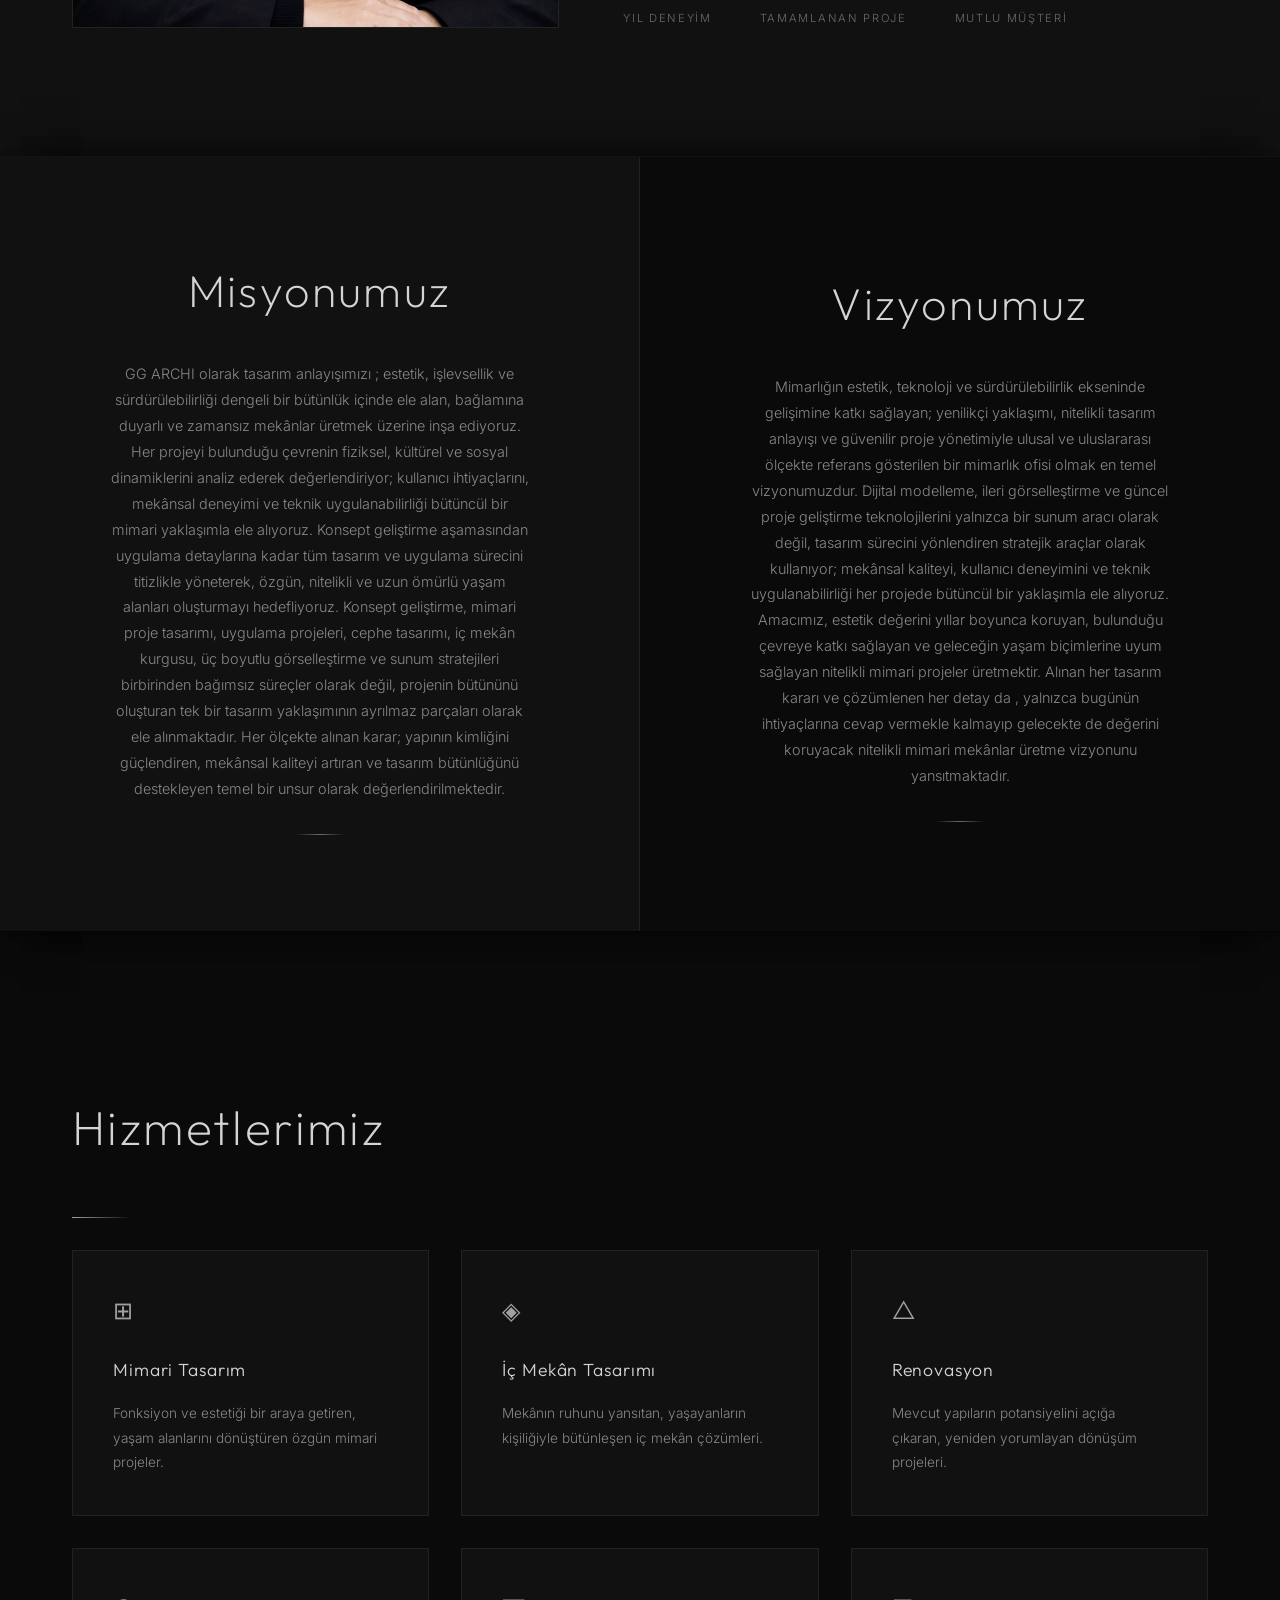
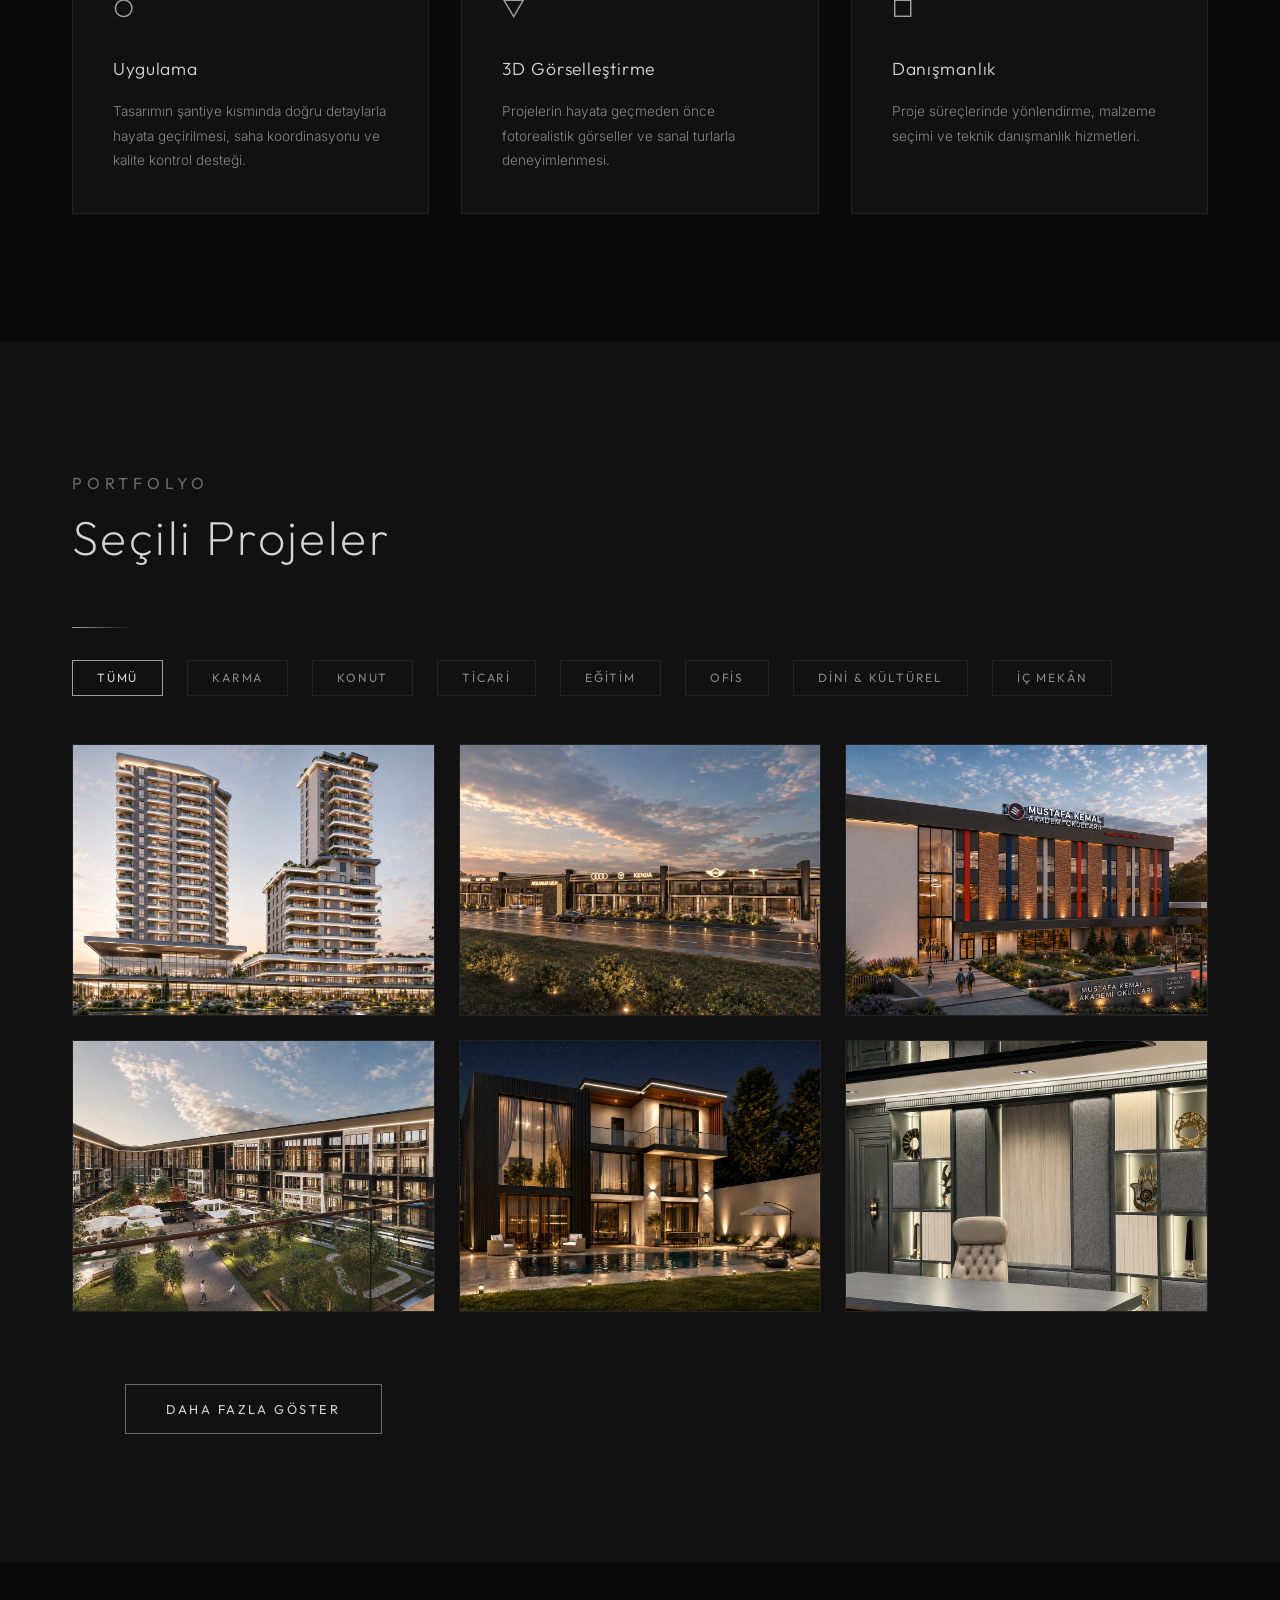
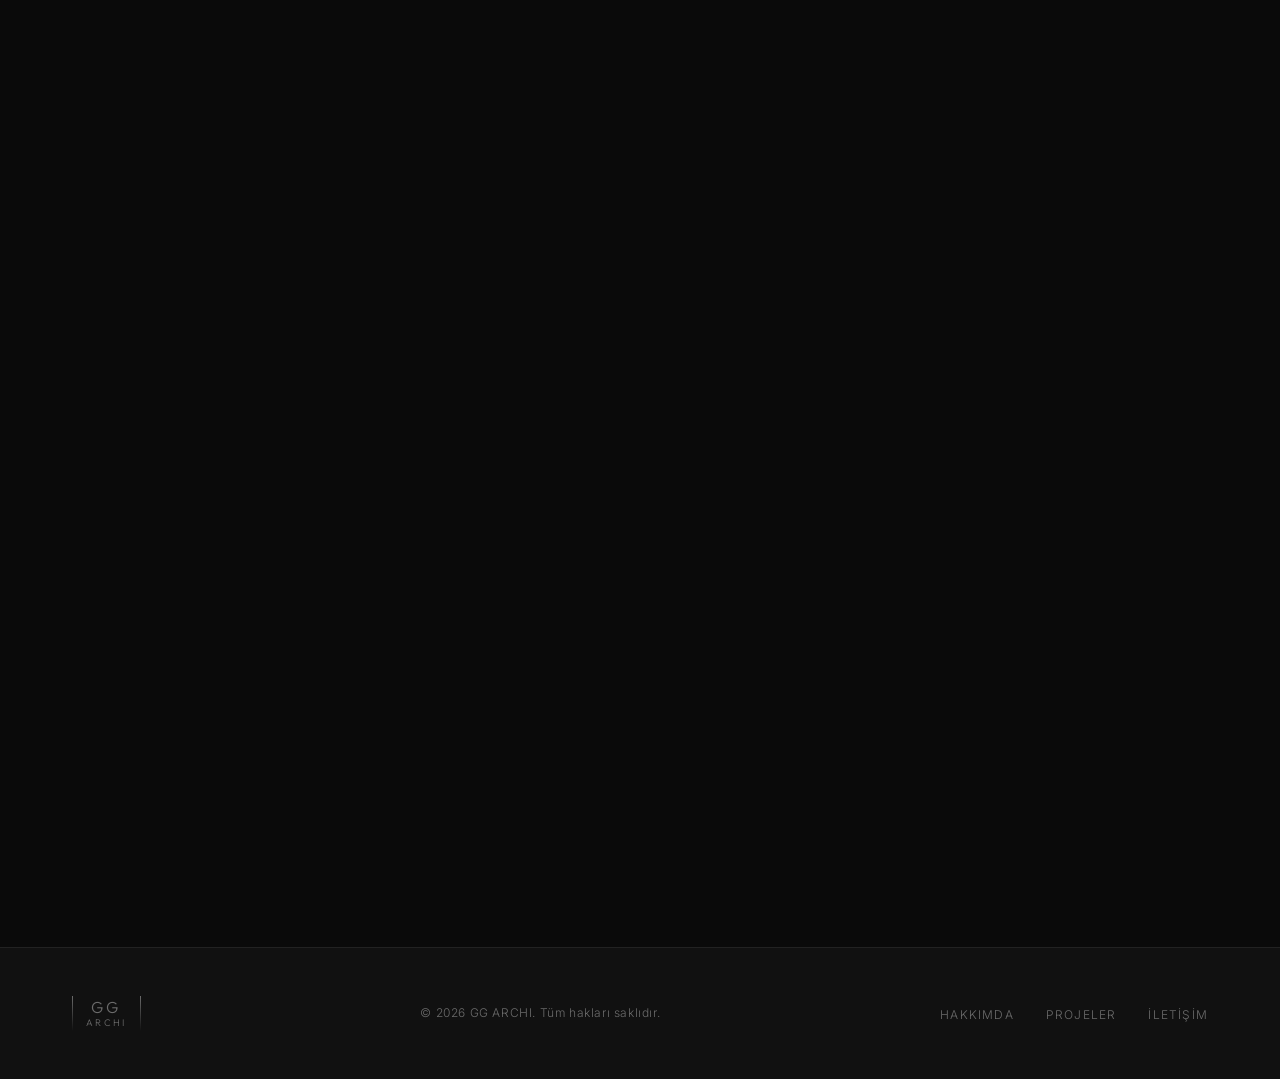
==== commit f42c4e40: "fix: lightbox görsel gecikmesi - preload + fade geçişi" ====
--- a/index.html
+++ b/index.html
@@ -20,7 +20,7 @@
       <div class="container">
         <!-- TODO: Logo görselini ekle -->
         <!-- <a href="#" class="navbar-logo"><img src="img/logo.png" alt="GG ARCHI"></a> -->
-        <a href="#" class="navbar-logo">
+        <a href="#" class="navbar-logo" id="navbarLogo">
           <div class="navbar-lines-left"></div>
           <div class="navbar-logo-wrapper">
             <span class="navbar-logo-line">GG</span>
@@ -49,7 +49,7 @@
       <div class="hero-content">
         <!-- TODO: Logo görselini ekle -->
         <!-- <img src="img/domatess.jpg" alt="GG ARCHI" class="hero-logo"> -->
-        <h1 class="hero-title">GG</h1>
+        <h1 class="hero-title" id="heroTitle">GG</h1>
         <p class="hero-name">ARCHI</p>
         <div class="hero-name-divider"></div>
         <p class="hero-subtitle">Archıtecture | Desıgn | Buılt</p>
@@ -638,10 +638,82 @@
     <!-- ════════════ JAVASCRIPT ════════════ -->
     <script>
       // ── Navbar scroll effect ──
-      const navbar = document.getElementById("navbar");
-      window.addEventListener("scroll", () => {
-        navbar.classList.toggle("scrolled", window.scrollY > 50);
-      });
+      // ── Navbar + Hero Logo Scroll Animation ──
+
+const navbar = document.getElementById("navbar");
+const heroContent = document.querySelector(".hero-content");
+const navbarLogo = document.getElementById("navbarLogo");
+
+function animateHeroLogo() {
+  const scrollY = window.scrollY;
+
+  // Animasyonun başlayıp biteceği mesafe
+  const animationStart = 50;
+  const animationEnd = 350;
+
+  // 0 → 1 arasında scroll ilerleme oranı
+  let progress =
+    (scrollY - animationStart) /
+    (animationEnd - animationStart);
+
+  progress = Math.max(0, Math.min(1, progress));
+
+  // Navbar'ın normal scroll efekti
+  navbar.classList.toggle("scrolled", scrollY > 50);
+
+  // Hero logosunun başlangıç konumu
+  const heroRect = heroContent.getBoundingClientRect();
+
+  // Navbar logosunun hedef konumu
+  const navbarRect = navbarLogo.getBoundingClientRect();
+
+  // Hero yazısının merkezi
+  const heroCenterX =
+    heroRect.left + heroRect.width / 2;
+
+  const heroCenterY =
+    heroRect.top + heroRect.height / 2;
+
+  // Navbar logosunun merkezi
+  const navbarCenterX =
+    navbarRect.left + navbarRect.width / 2;
+
+  const navbarCenterY =
+    navbarRect.top + navbarRect.height / 2;
+
+  // Hareket mesafesi
+  const moveX =
+    (navbarCenterX - heroCenterX) * progress;
+
+  const moveY =
+    (navbarCenterY - heroCenterY) * progress;
+
+  // Küçülme
+  const scale =
+    1 - (0.68 * progress);
+
+  // Hero yazısının hareketi
+  heroContent.style.transform =
+    `translate(${moveX}px, ${moveY}px) scale(${scale})`;
+
+
+
+  // Animasyon tamamlandığında navbar logosunu göster
+  if (progress >= 1) {
+    navbar.classList.add("logo-arrived");
+  } else {
+    navbar.classList.remove("logo-arrived");
+  }
+}
+
+// Scroll
+window.addEventListener("scroll", animateHeroLogo);
+
+// Sayfa ilk açıldığında da hesapla
+window.addEventListener("load", animateHeroLogo);
+
+// Ekran boyutu değişirse yeniden hesapla
+window.addEventListener("resize", animateHeroLogo);
 
       // ── Mobile menu toggle ──
       const navToggle = document.getElementById("navToggle");
@@ -754,17 +826,23 @@
 function showImage(index) {
   if (galleryImages.length === 0) return;
   currentIndex = (index + galleryImages.length) % galleryImages.length;
-  lightboxImg.src = galleryImages[currentIndex];
+
+  const targetSrc = galleryImages[currentIndex];
+  const reqIndex = currentIndex; // yarış durumu koruması
+
+  lightboxImg.classList.add("loading"); // görseli saydamlaştır
+
+  const loader = new Image();
+  loader.onload = () => {
+    // Yükleme bittiğinde kullanıcı başka görsele geçtiyse bunu gösterme
+    if (reqIndex !== currentIndex) return;
+    lightboxImg.src = targetSrc;
+    lightboxImg.classList.remove("loading");
+  };
+  loader.src = targetSrc;
+
   lightboxCounter.textContent =
     (currentIndex + 1) + " / " + galleryImages.length;
-
-}
-
-function startAuto() {
-  stopAuto();
-  if (galleryImages.length > 1) {
-    autoTimer = setInterval(() => showImage(currentIndex + 1), 2000);
-  }
 }
 
 function stopAuto() {
@@ -779,6 +857,8 @@
 
     galleryImages = data.split(",").map((s) => s.trim());
     currentIndex = 0;
+
+    galleryImages.forEach((src) => { new Image().src = src; });
 
     lightboxTitle.textContent = card.dataset.title || "";
     lightboxDesc.textContent = card.dataset.desc || "";
--- a/css/style.css
+++ b/css/style.css
@@ -122,7 +122,16 @@
   display: flex;
   align-items: center;
   gap: 1rem;
-  transition: opacity 0.3s ease;
+
+  opacity: 0;
+  transition: opacity 0.2s ease;
+
+  pointer-events: none;
+}
+
+.navbar.logo-arrived .navbar-logo {
+  opacity: 1;
+  pointer-events: auto;
 }
 
 .navbar-logo:hover {
@@ -248,6 +257,9 @@
 .hero-content {
   position: relative;
   z-index: 1;
+
+  will-change: transform, opacity;
+  transform-origin: center center;
 }
 
 .hero-logo {
@@ -263,6 +275,12 @@
   color: var(--silver-light);
   line-height: 1;
   margin-bottom: 1.5rem;
+
+  /* Logo animasyonu için */
+  will-change: transform, opacity;
+  transform-origin: center center;
+  position: relative;
+  z-index: 1001;
 }
 
 .hero-name {
@@ -821,6 +839,10 @@
   max-height: 80vh;
   object-fit: contain;
   border: 1px solid var(--divider);
+  transition: opacity 0.25s ease;
+}
+.lightbox-img.loading {
+  opacity: 0;
 }
 
 .lightbox-caption {
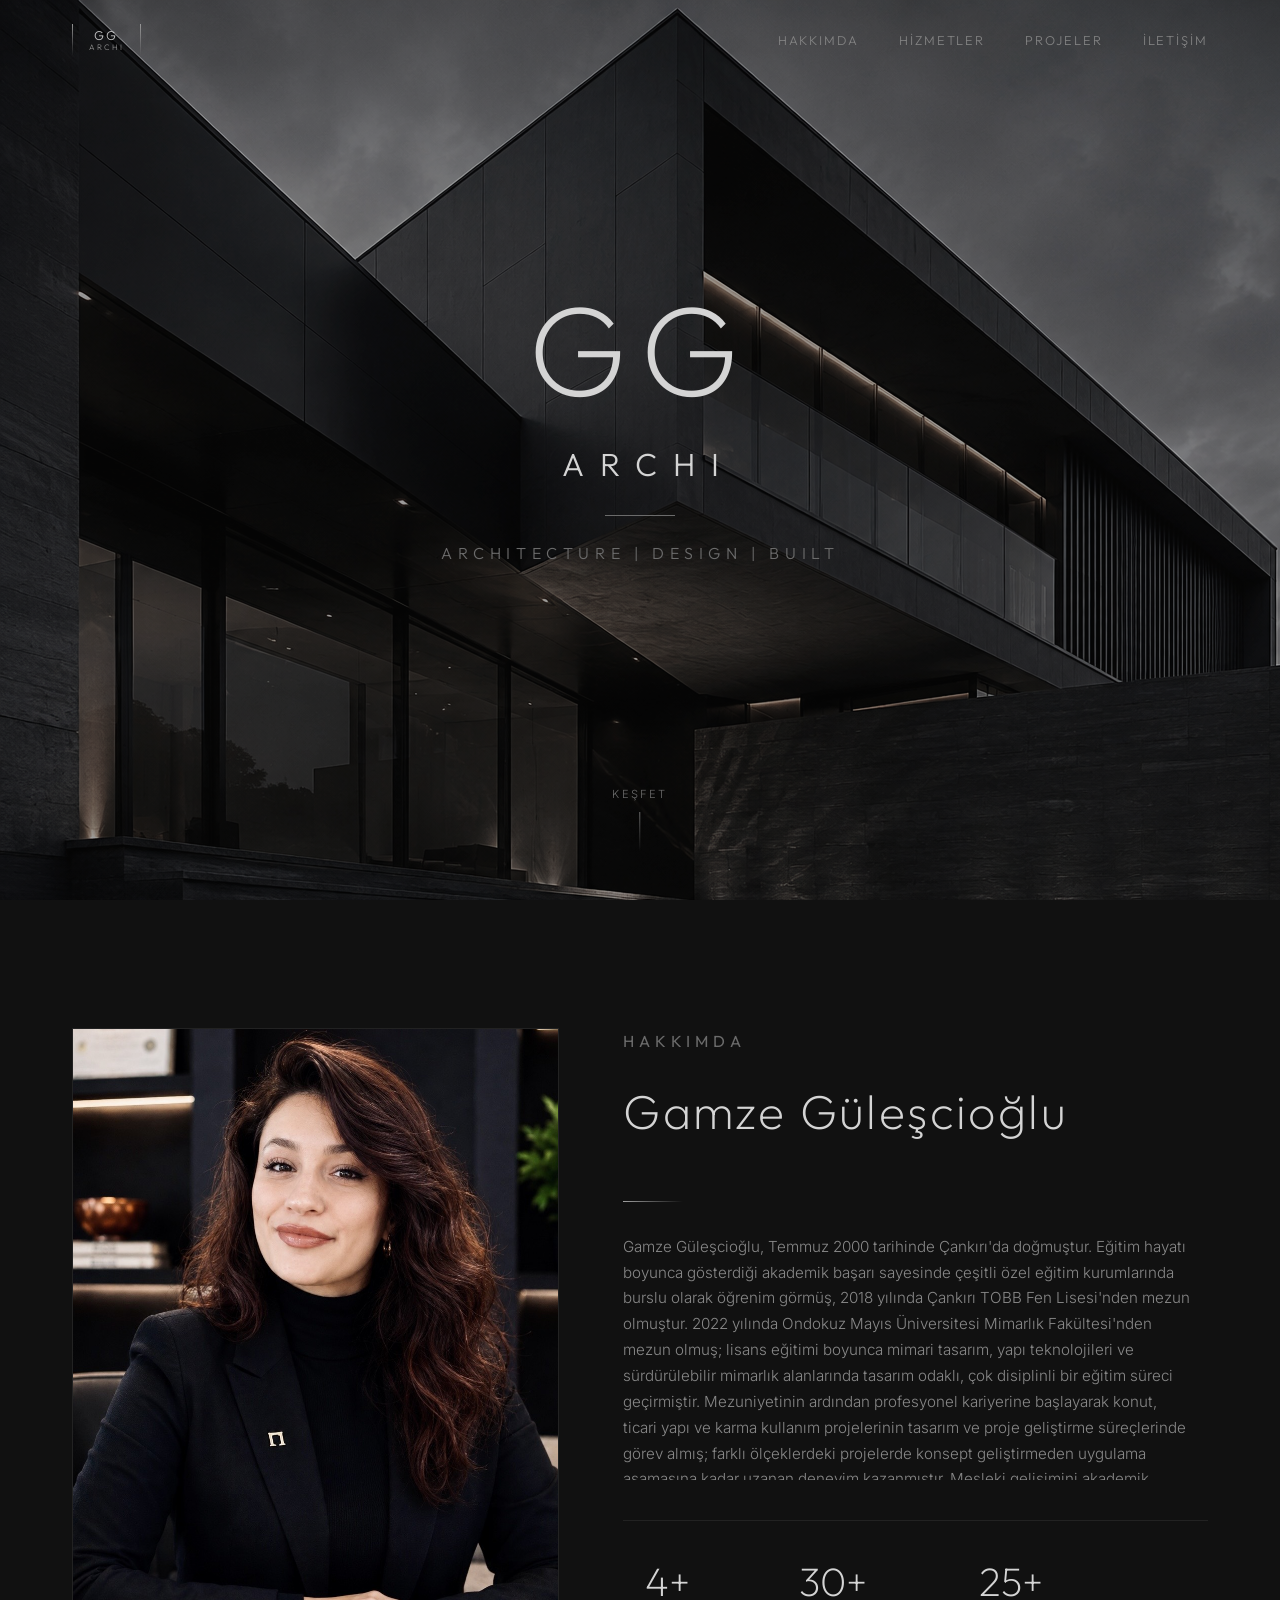
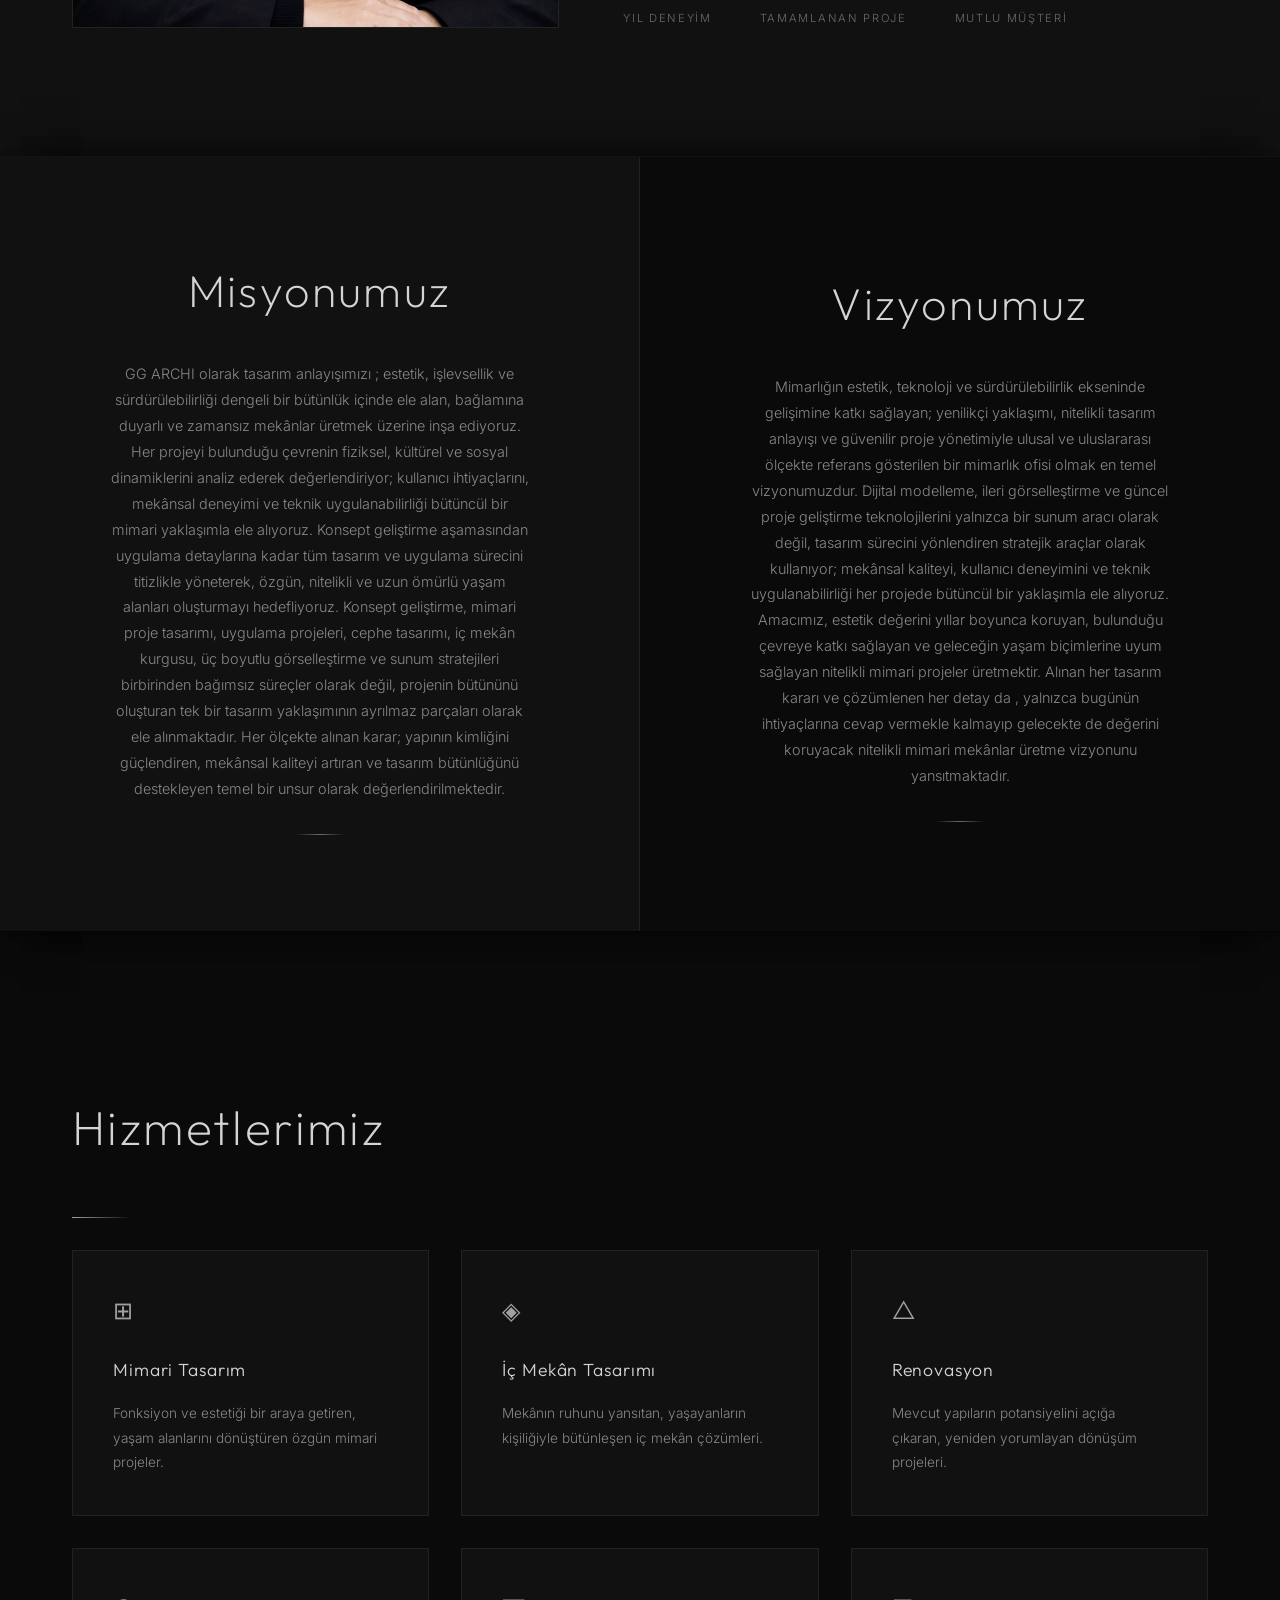
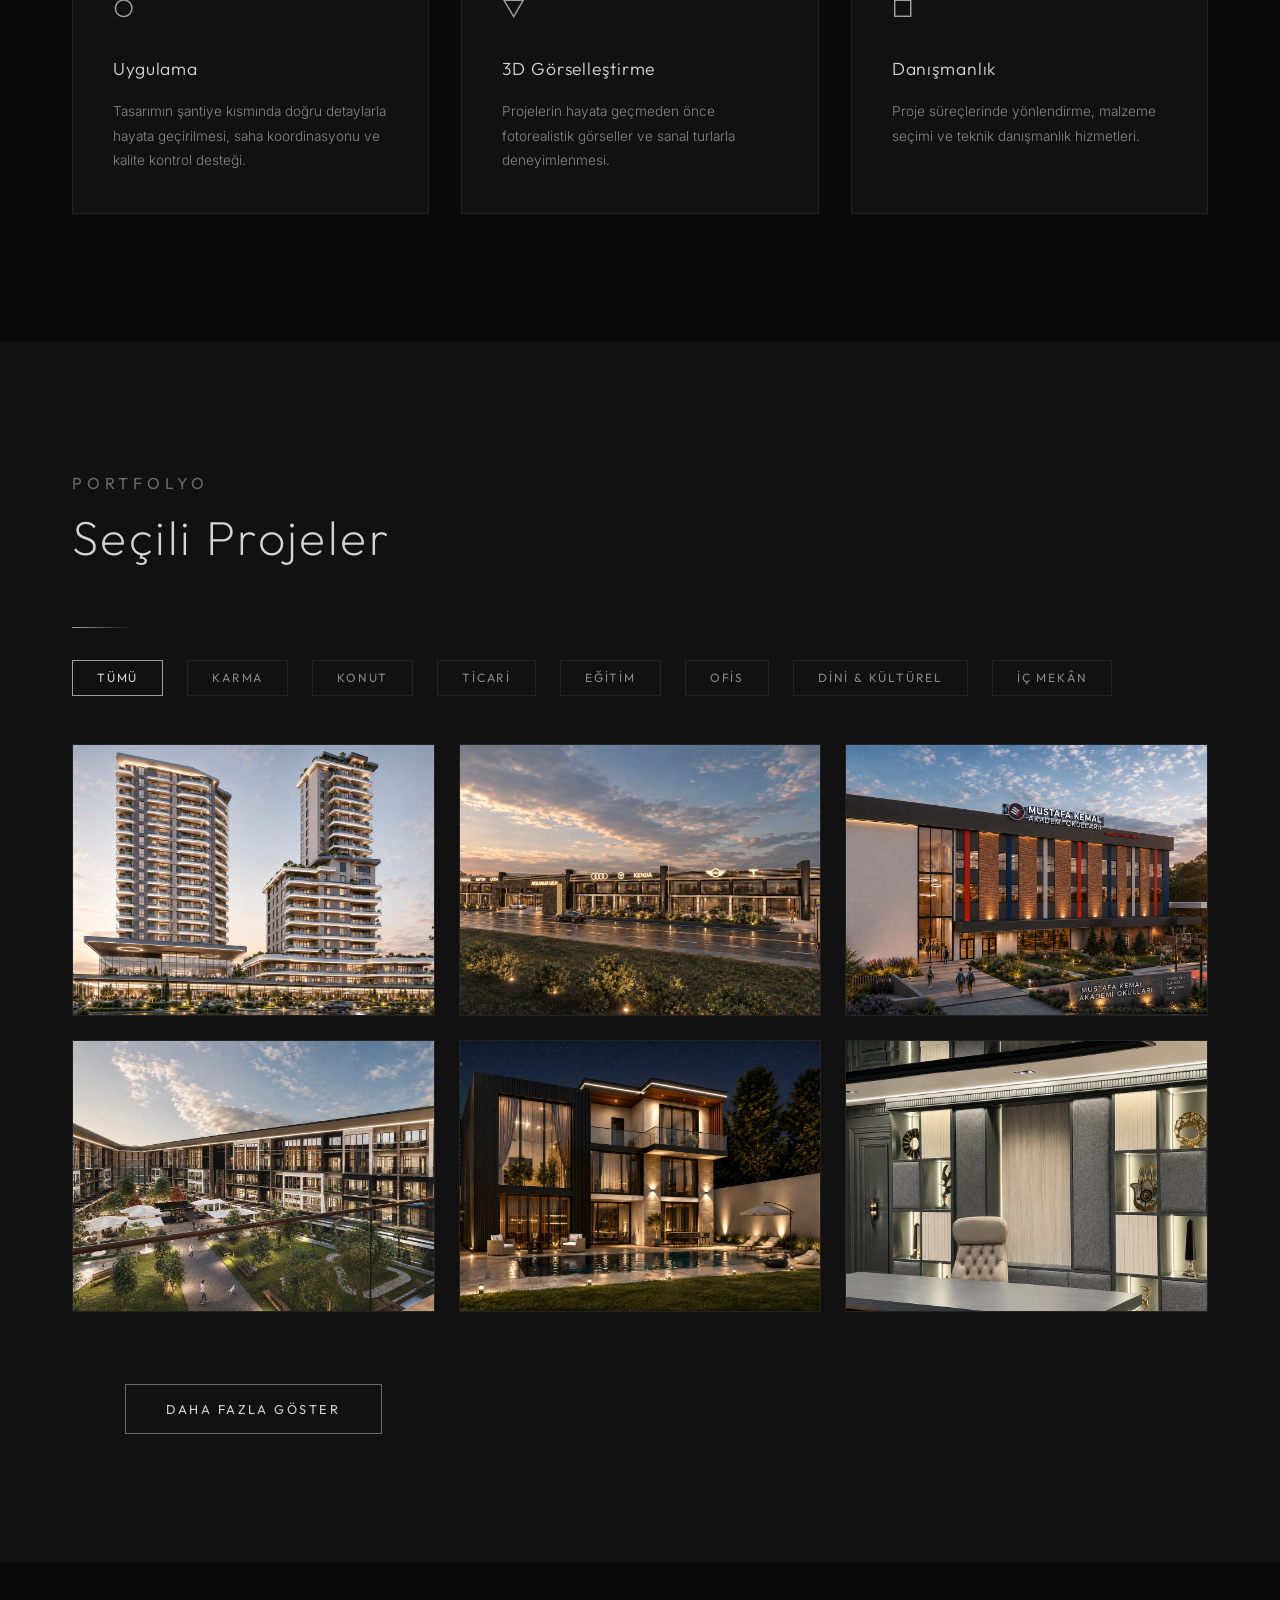
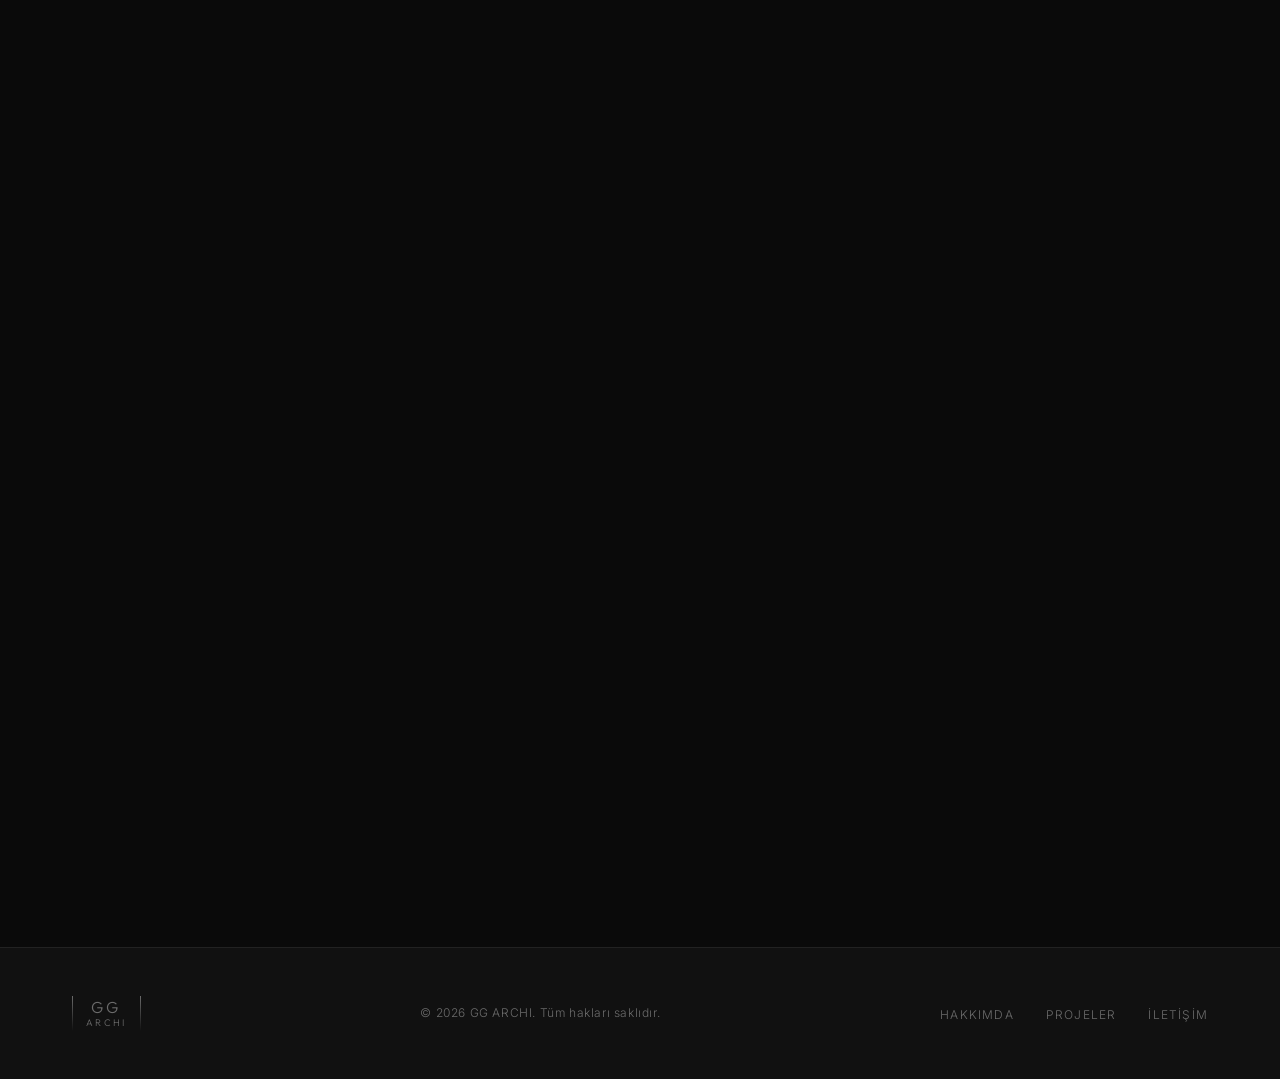
==== commit 3c8ab72a: "fix: lightbox görsel gecikmesi - pendingSrc ile yarış durumu düzeltmesi" ====
--- a/index.html
+++ b/index.html
@@ -823,19 +823,21 @@
 let currentIndex = 0;
 let autoTimer = null;
 
+let pendingSrc = null;
+
 function showImage(index) {
   if (galleryImages.length === 0) return;
   currentIndex = (index + galleryImages.length) % galleryImages.length;
 
   const targetSrc = galleryImages[currentIndex];
-  const reqIndex = currentIndex; // yarış durumu koruması
-
-  lightboxImg.classList.add("loading"); // görseli saydamlaştır
+  pendingSrc = targetSrc;
+
+  lightboxImg.classList.add("loading");
 
   const loader = new Image();
   loader.onload = () => {
-    // Yükleme bittiğinde kullanıcı başka görsele geçtiyse bunu gösterme
-    if (reqIndex !== currentIndex) return;
+    // Sadece en son istenen görsel hâlâ buysa göster
+    if (pendingSrc !== targetSrc) return;
     lightboxImg.src = targetSrc;
     lightboxImg.classList.remove("loading");
   };
